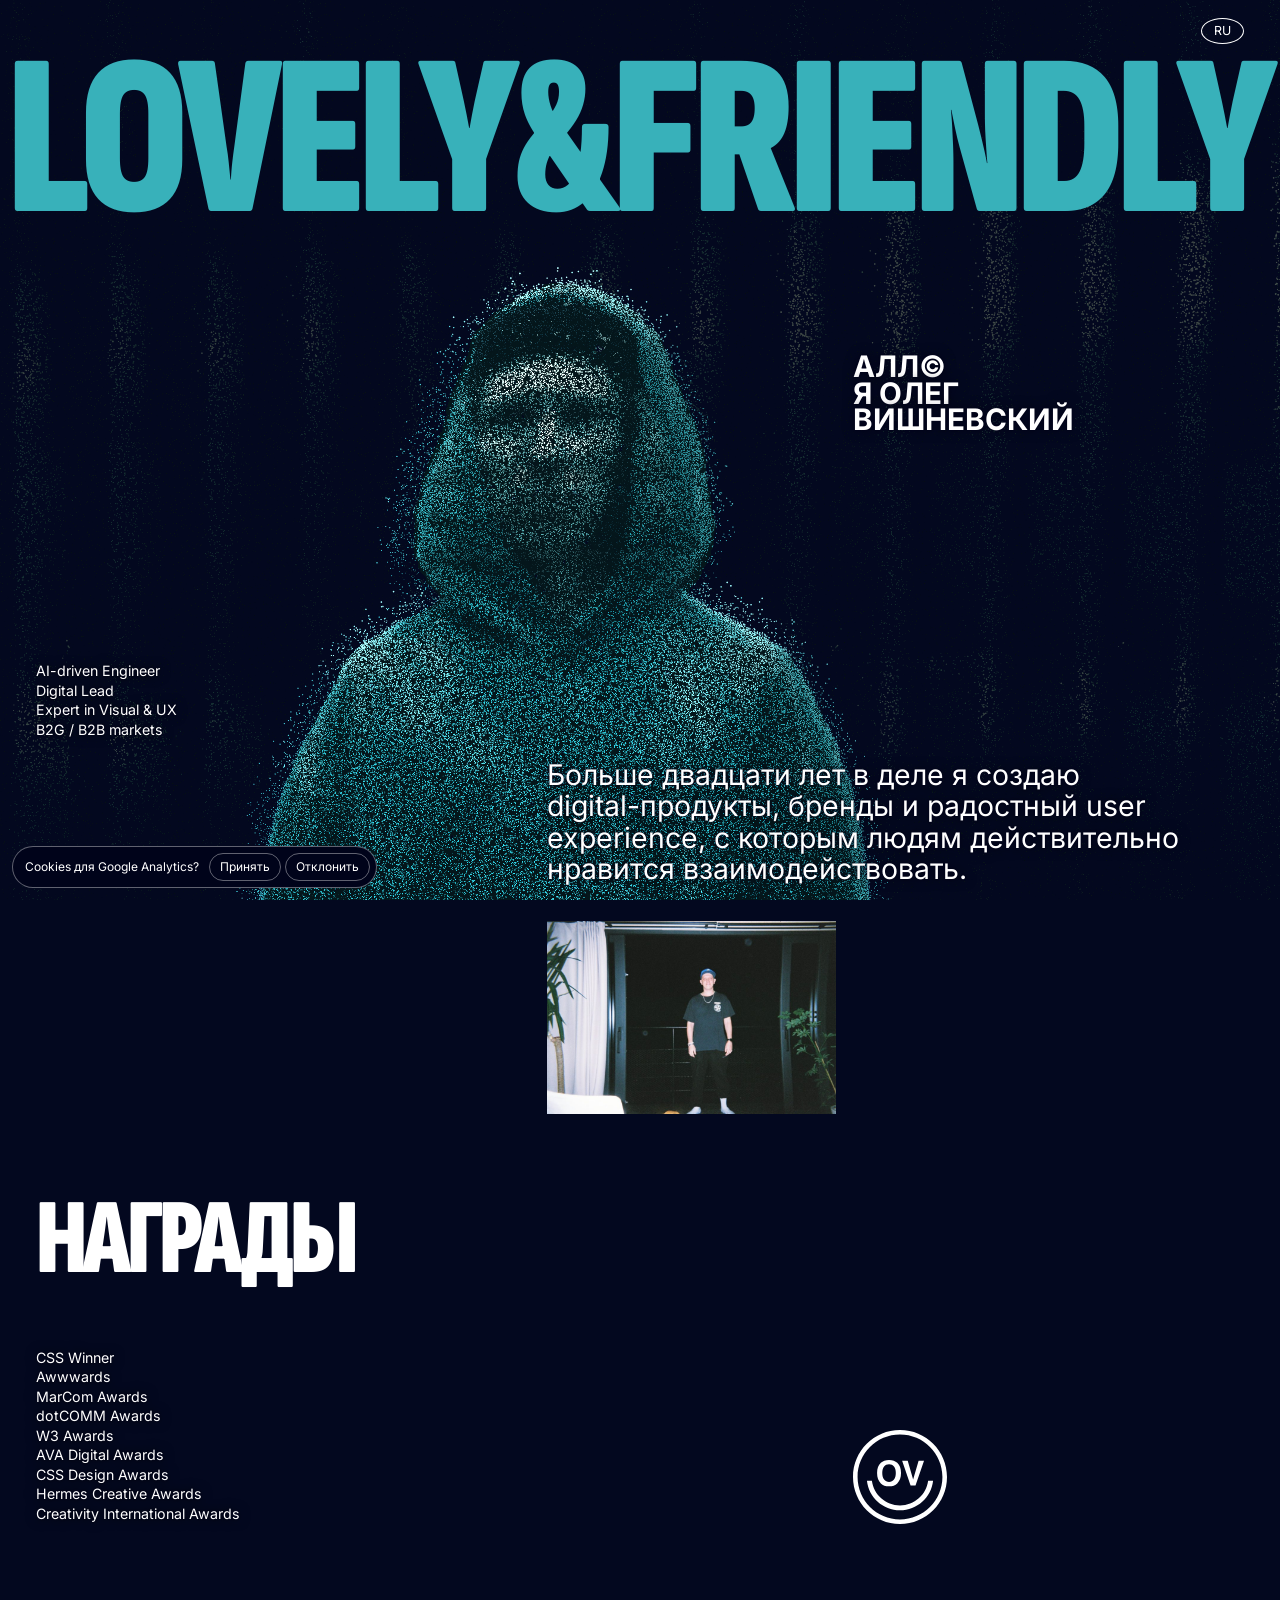
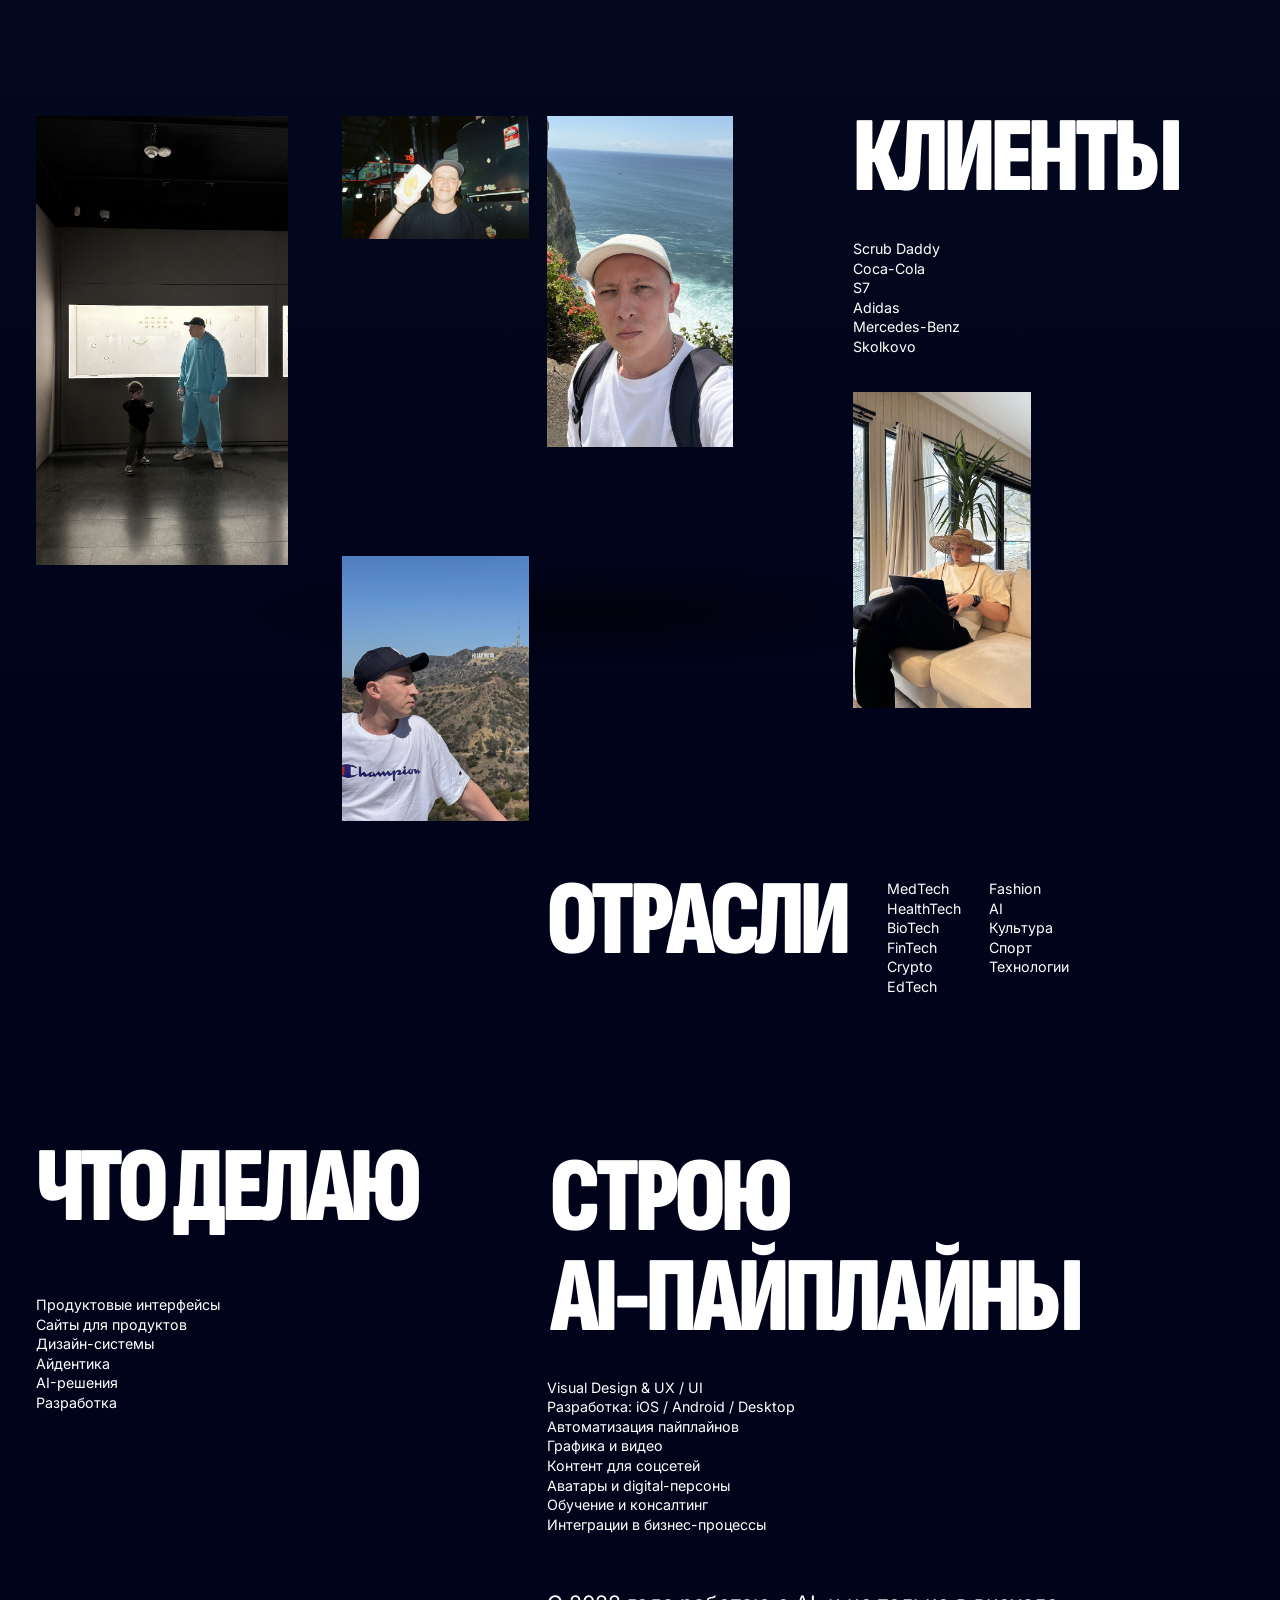
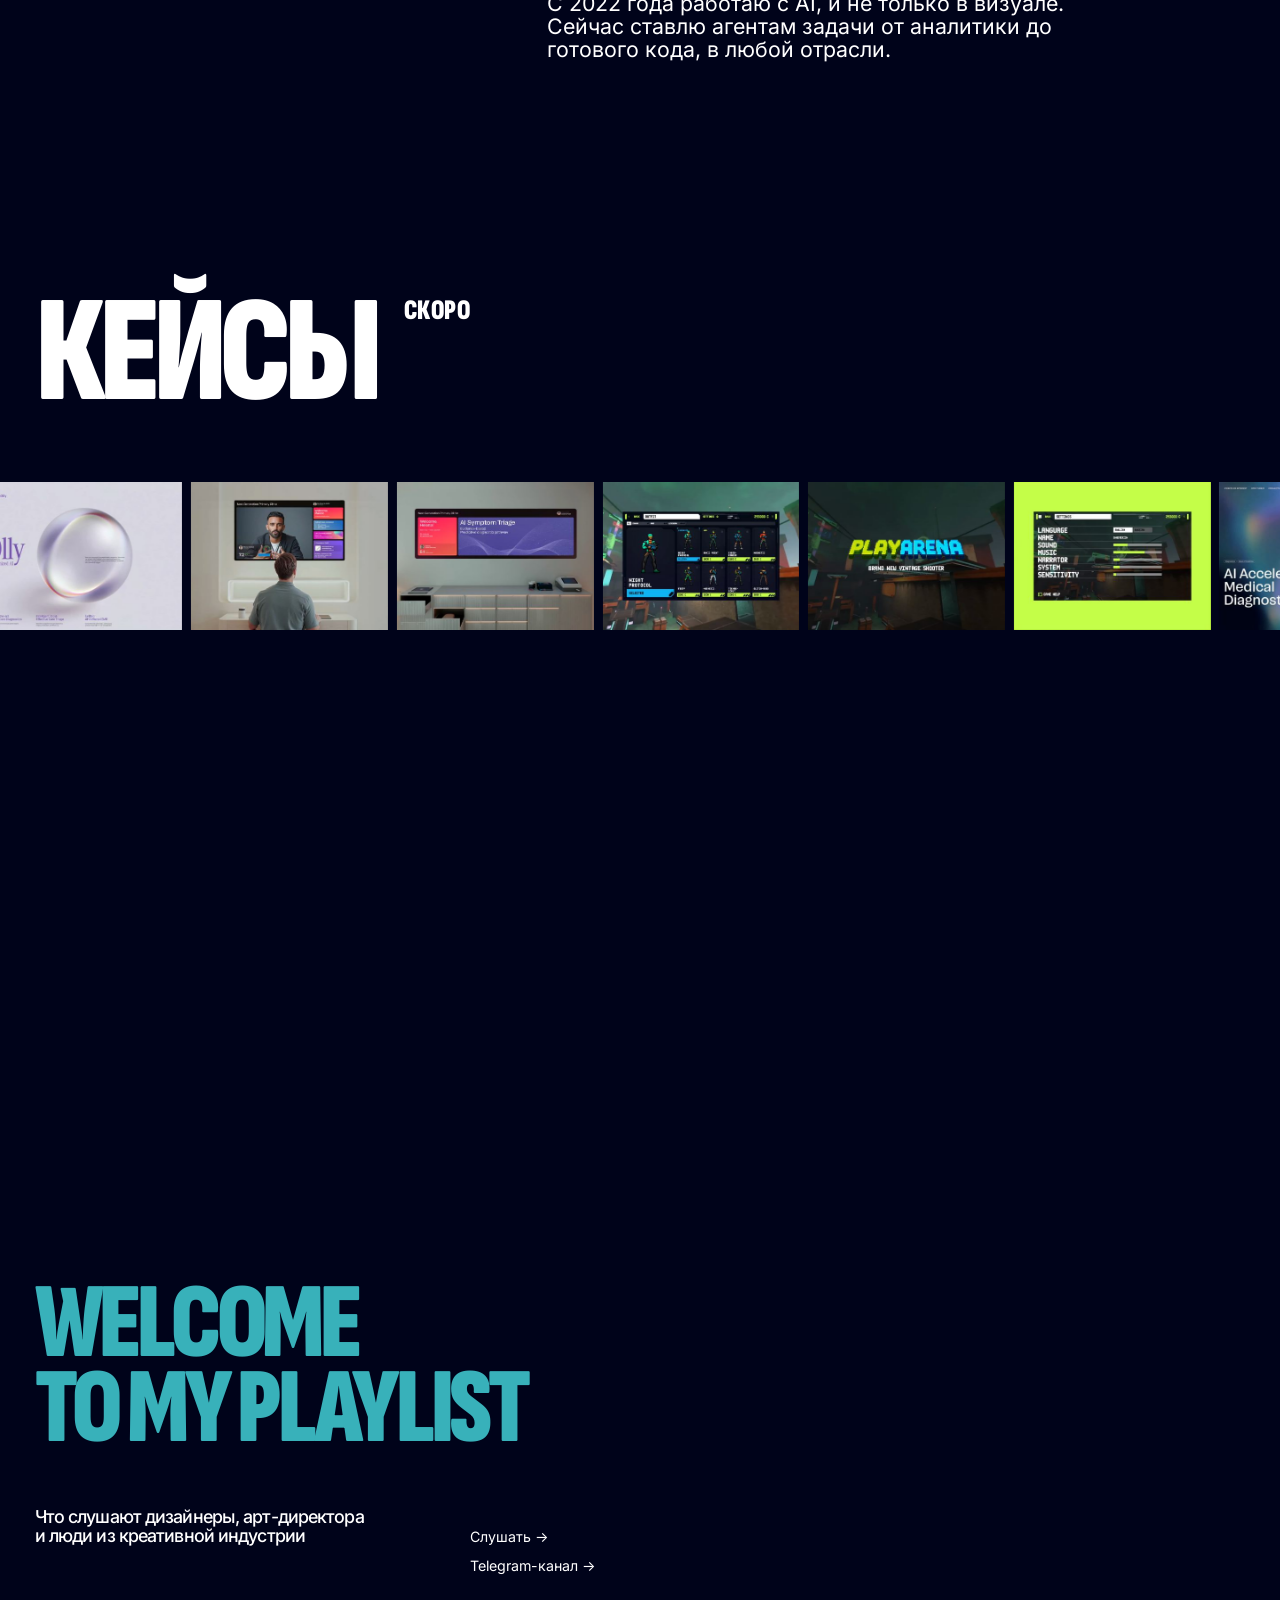
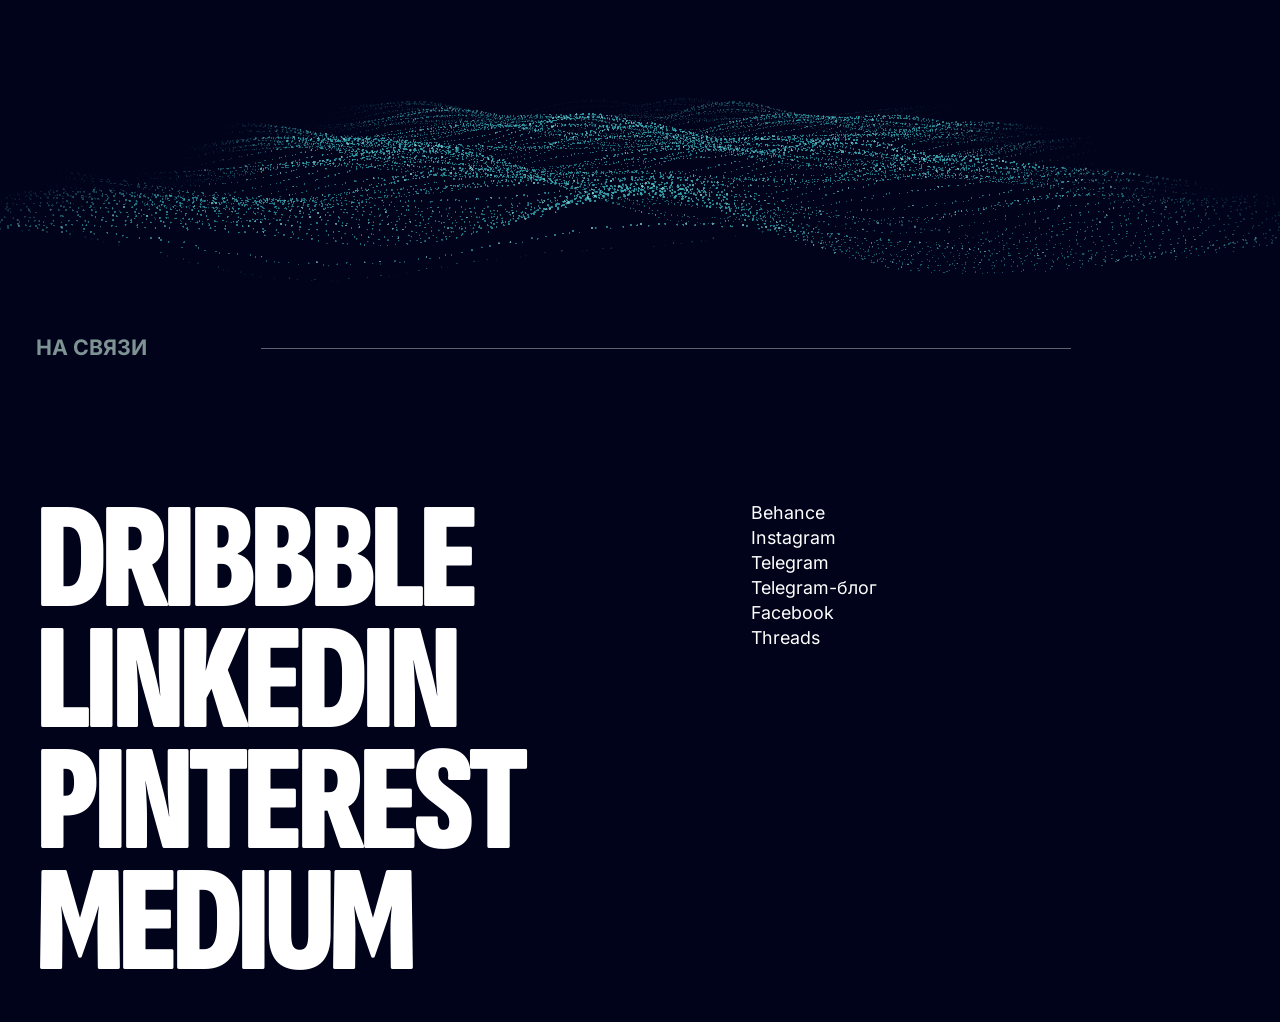
==== ru/index.html @ 68d779c8 "Синхронизировать русский текст с Figma и обновить favicon" ====
<!doctype html>
<html lang="ru">
<head>
<meta charset="utf-8">
<meta name="viewport" content="width=device-width, initial-scale=1, viewport-fit=cover">
<title>Олег Вишневский — AI-инженер, Digital Lead, дизайн-директор</title>
<meta name="description" content="Олег Вишневский — AI-инженер и Digital Lead с опытом более 20 лет. Разрабатывает AI-пайплайны и решения, интерфейсы, сайты и дизайн-системы; работает с видео и UX." data-i18n-attr="content:meta_desc">
<meta name="author" content="Олег Вишневский">
<meta name="robots" content="index, follow, max-image-preview:large, max-snippet:-1">
<meta name="google-site-verification" content="D3kBv0czTdX3YhzQ9R6DdOJD-7GU9-3vS070gwM1a0I">
<meta name="yandex-verification" content="2d72ef0c0378927c">
<link rel="canonical" href="https://lovelyfriendly.com/ru/">
<link rel="alternate" hreflang="en" href="https://lovelyfriendly.com/">
<link rel="alternate" hreflang="ru" href="https://lovelyfriendly.com/ru/">
<link rel="alternate" hreflang="x-default" href="https://lovelyfriendly.com/">
<meta property="og:type" content="profile">
<meta property="og:site_name" content="Lovely&amp;Friendly">
<meta property="og:locale" content="ru_RU">
<meta property="og:locale:alternate" content="en_US">
<meta property="og:url" content="https://lovelyfriendly.com/ru/">
<meta property="og:title" content="Олег Вишневский — AI-инженер, Digital Lead, дизайн-директор">
<meta property="og:description" content="Олег Вишневский — AI-инженер и Digital Lead с опытом более 20 лет. Разрабатывает AI-пайплайны и решения, интерфейсы, сайты и дизайн-системы; работает с видео и UX.">
<meta property="og:image" content="https://lovelyfriendly.com/assets/og-ru-v30.png">
<meta property="og:image:type" content="image/png">
<meta property="og:image:width" content="1200">
<meta property="og:image:height" content="630">
<meta property="og:image:alt" content="Олег Вишневский — AI-инженер и Digital Lead. Превью портфолио.">
<meta property="profile:first_name" content="Олег">
<meta property="profile:last_name" content="Вишневский">
<meta name="twitter:card" content="summary_large_image">
<meta name="twitter:title" content="Олег Вишневский — AI-инженер, Digital Lead, дизайн-директор">
<meta name="twitter:description" content="Олег Вишневский — AI-инженер и Digital Lead с опытом более 20 лет. Разрабатывает AI-пайплайны и решения, интерфейсы, сайты и дизайн-системы; работает с видео и UX.">
<meta name="twitter:image" content="https://lovelyfriendly.com/assets/og-ru-v30.png">
<meta name="twitter:image:alt" content="Олег Вишневский — AI-инженер и Digital Lead. Превью портфолио.">
<meta name="theme-color" content="#00031a">
<meta name="color-scheme" content="dark">
<link rel="icon" href="/favicon.ico?v=7e43197b" sizes="32x32">
<link rel="icon" href="/favicon.svg?v=7e43197b" type="image/svg+xml">
<link rel="apple-touch-icon" href="/apple-touch-icon.png?v=7e43197b">
<link rel="manifest" href="/site.webmanifest?v=7e43197b">
<link rel="preload" href="/assets/fonts/sofia-sans-extra-condensed-latin-900-normal.woff2" as="font" type="font/woff2" crossorigin>
<link rel="preload" href="/assets/fonts/inter-latin-400-normal.woff2" as="font" type="font/woff2" crossorigin>
<link rel="preload" href="/assets/fonts/sofia-sans-extra-condensed-cyrillic-900-normal.woff2" as="font" type="font/woff2" crossorigin>
<link rel="preload" href="/assets/fonts/inter-cyrillic-400-normal.woff2" as="font" type="font/woff2" crossorigin>
<link rel="stylesheet" href="/css/style.css?v=b994f336">
<script data-3d="/js/figure-data.js?v=261bc2f8 /js/wall-data.js?v=6cd84416 /js/figure.js?v=0857396c">
/* the figure: it starts only where a WebGL2 context really opens and the network is not a slow one; there its files start loading at once
   (as preloads; js/boot3d.js runs them) and the slot stays empty until the particles assemble. On a 3G line the wall is left out,
   on 2G or with Save-Data the three files are not loaded at all and the cut-out image of the figure stays */
(function (d, s) { if (!window.WebGL2RenderingContext || !('DecompressionStream' in window)) return;
  var c = navigator.connection || {}, net = c.effectiveType || '';
  if (c.saveData || net === 'slow-2g' || net === '2g') return;
  try { var gl = document.createElement('canvas').getContext('webgl2'); if (!gl) return; var x = gl.getExtension('WEBGL_lose_context'); if (x) x.loseContext(); } catch (e) { return; }
  var list = (s && s.getAttribute('data-3d') || '').split(' ').filter(function (u) { return u && !(net === '3g' && /wall-data/.test(u)); });
  d.classList.add('wants-3d'); window.__LF3D = list;
  list.forEach(function (u) { var l = document.createElement('link'); l.rel = 'preload'; l.as = 'script'; l.href = u;
    l.setAttribute('fetchpriority', /wall-data/.test(u) ? 'low' : 'high'); document.head.appendChild(l); }); })(document.documentElement, document.currentScript);
/* reveal guard: hidden states exist only with JS and without reduced motion; if js/site.js does not start in 3 s, everything is shown */
(function (d) { if (matchMedia('(prefers-reduced-motion: reduce)').matches) return; d.classList.add('rv'); setTimeout(function () { if (!d.classList.contains('rv-ready')) d.classList.add('rv-all'); }, 3000); })(document.documentElement);
</script>
<noscript><style>.lang__btn { opacity: 1; visibility: visible; transform: none; } .lang__btn:not([aria-current]) { transform: translateX(calc(var(--step) * -1)); } .pl__listen { display: none; }</style></noscript>
<script type="application/ld+json">
{
 "@context": "https://schema.org",
 "@graph": [
  {
   "@type": "WebSite",
   "@id": "https://lovelyfriendly.com/#website",
   "url": "https://lovelyfriendly.com/",
   "name": "Lovely&Friendly",
   "alternateName": [
    "Lovely & Friendly",
    "Oleg Vishnevsky"
   ],
   "inLanguage": [
    "en",
    "ru"
   ],
   "publisher": {
    "@id": "https://lovelyfriendly.com/#person"
   }
  },
  {
   "@type": "ProfilePage",
   "@id": "https://lovelyfriendly.com/ru/#webpage",
   "url": "https://lovelyfriendly.com/ru/",
   "name": "Олег Вишневский — AI-инженер, Digital Lead, дизайн-директор",
   "description": "Олег Вишневский — AI-инженер и Digital Lead с опытом более 20 лет. Разрабатывает AI-пайплайны и решения, интерфейсы, сайты и дизайн-системы; работает с видео и UX.",
   "inLanguage": "ru",
   "isPartOf": {
    "@id": "https://lovelyfriendly.com/#website"
   },
   "about": {
    "@id": "https://lovelyfriendly.com/#person"
   },
   "mainEntity": {
    "@id": "https://lovelyfriendly.com/#person"
   },
   "primaryImageOfPage": {
    "@type": "ImageObject",
    "url": "https://lovelyfriendly.com/assets/og-ru-v30.png",
    "width": 1200,
    "height": 630
   }
  },
  {
   "@type": "Person",
   "@id": "https://lovelyfriendly.com/#person",
   "name": "Oleg Vishnevsky",
   "alternateName": [
    "Олег Вишневский"
   ],
   "givenName": "Oleg",
   "familyName": "Vishnevsky",
   "url": "https://lovelyfriendly.com/",
   "image": {
    "@type": "ImageObject",
    "url": "https://lovelyfriendly.com/assets/p-flash.jpg",
    "width": 975,
    "height": 650
   },
   "jobTitle": "AI-инженер",
   "hasOccupation": [
    {
     "@type": "Occupation",
     "name": "AI-инженер"
    },
    {
     "@type": "Occupation",
     "name": "Digital Lead"
    },
    {
     "@type": "Occupation",
     "name": "Дизайн-директор"
    }
   ],
   "description": "Олег Вишневский — AI-инженер и Digital Lead с опытом более 20 лет. Разрабатывает AI-пайплайны и решения, интерфейсы, сайты и дизайн-системы; работает с видео и UX.",
   "knowsAbout": [
    "AI-пайплайны",
    "AI-решения",
    "Работа с AI-агентами",
    "Разработка ПО",
    "Цифровые продукты",
    "UX-дизайн",
    "Визуальный дизайн",
    "AI-видео",
    "Арт-дирекшн"
   ],
   "knowsLanguage": [
    "en",
    "ru"
   ],
   "homeLocation": {
    "@type": "Place",
    "address": {
     "@type": "PostalAddress",
     "addressLocality": "Tbilisi",
     "addressCountry": "GE"
    }
   },
   "worksFor": {
    "@type": "Organization",
    "name": "Lovely&Friendly",
    "url": "https://lovelyfriendly.com/"
   },
   "award": [
    "CSS Winner",
    "Awwwards",
    "MarCom Awards",
    "dotCOMM Awards",
    "W3 Awards",
    "AVA Digital Awards",
    "CSS Design Awards",
    "Hermes Creative Awards",
    "Creativity International Awards"
   ],
   "sameAs": [
    "https://dribbble.com/vishnevsky",
    "https://www.linkedin.com/in/olegvishnevsky/",
    "https://www.pinterest.com/vishnevsky/",
    "https://medium.com/@vishnevsky",
    "https://www.behance.net/olegvishnevsky",
    "https://www.instagram.com/vishnevsky",
    "https://t.me/olegvishnevsky",
    "https://t.me/lovelyandfriendly",
    "https://www.facebook.com/olegvishnevsky",
    "https://www.threads.com/@vishnevsky"
   ]
  }
 ]
}
</script>
</head>
<body>
<a class="skip" data-i18n="skip" href="#contact">Перейти к контактам</a>

<!-- 3D layer: fixed to the viewport, draws the particle wall and the figure into the rect of [data-figure-slot] -->
<canvas id="figure-canvas" aria-hidden="true"></canvas>

<!-- Language: one pill is shown; a click slides the other language out to the left, a click on it swaps them.
     The pills are links to the two pages (/ and /ru/), so the switch also works without JavaScript and for search engines. -->
<nav class="lang" data-lang="ru" data-urls="1" data-i18n-attr="aria-label:lang_label" aria-label="Язык">
  <a class="lang__btn lang__btn--ru" href="/ru/" hreflang="ru" lang="ru" data-set-lang="ru" aria-label="Русский — RU" aria-current="true" aria-expanded="false">RU</a>
  <a class="lang__btn lang__btn--en" href="/" hreflang="en" lang="en" data-set-lang="en" aria-label="English — EN">EN</a>
</nav>

<div class="page" id="top">
  <div class="plate" aria-hidden="true"></div>

  <div class="figure-slot" data-figure-slot role="img" data-i18n-attr="aria-label:fig_alt" aria-label="Олег Вишневский в бирюзовом худи — интерактивная 3D-фигура из частиц">
    <span class="figure-shadow" aria-hidden="true"></span>
    <!-- the cut-out is a CSS background requested only if the 3D figure cannot run -->
  </div>

  <main class="poster">

    <section class="hero">
      <!-- the visible title is the brand; the heading of the page for search engines and screen readers is the line with the name -->
      <p class="display display--xl title" lang="en"><span class="title__fit" data-fit-title data-i18n="title" data-rv="chars">lovely&amp;friendly</span></p>
      <h1 class="hello" data-i18n="hello" data-rv="lines" aria-label="Алло, я Олег Вишневский" data-i18n-attr="aria-label:hello_label">Алл©<br>Я Олег<br>Вишневский</h1>
      <ul class="list roles" data-i18n="roles" data-rv="rows" lang="en"><li>AI-driven Engineer</li><li>Digital Lead</li><li>Expert in Visual &amp; UX</li><li>B2G / B2B markets</li></ul>
      <p class="lead" data-i18n="lead" data-rv="lines">Больше двадцати лет в деле я создаю<br>digital-продукты, бренды и радостный user experience, с которым людям действительно нравится взаимодействовать.</p>
      <figure class="ph ph--flash" data-rv="photo"><img src="/assets/p-flash.jpg" width="975" height="650" alt="Олег Вишневский в синей кепке и черной футболке, ночной снимок в полный рост со вспышкой" data-i18n-attr="alt:alt_flash" decoding="sync" draggable="false"></figure>
    </section>

    <section class="awards">
      <h2 class="display display--l awards__h" data-i18n="awards_h" data-rv="chars">Награды</h2>
      <ul class="list awards__list" data-i18n="awards" data-rv="rows" lang="en"><li>CSS Winner</li><li>Awwwards</li><li>MarCom Awards</li><li>dotCOMM Awards</li><li>W3 Awards</li><li>AVA Digital Awards</li><li>CSS Design Awards</li><li>Hermes Creative Awards</li><li>Creativity International Awards</li></ul>
      <span class="badge" data-rv="badge" aria-hidden="true"><img src="/assets/badge.svg" alt="" width="106" height="106" decoding="async" draggable="false"></span>
    </section>

    <section class="clients">
      <figure class="ph ph--museum" data-rv="photo"><img src="/assets/p-museum.jpg" width="852" height="1515" alt="Олег Вишневский в бирюзовом костюме и ребенок у освещенной музейной витрины" data-i18n-attr="alt:alt_museum" loading="lazy" decoding="sync" draggable="false"></figure>
      <figure class="ph ph--card" data-rv="photo"><img src="/assets/p-card.jpg" width="630" height="418" alt="Олег Вишневский в кепке улыбается и показывает лоток с уличной едой на ночном рынке" data-i18n-attr="alt:alt_card" loading="lazy" decoding="sync" draggable="false"></figure>
      <figure class="ph ph--sea" data-rv="photo"><img src="/assets/p-sea.jpg" width="630" height="1120" alt="Олег Вишневский, селфи в белой кепке на скале над океаном" data-i18n-attr="alt:alt_sea" loading="lazy" decoding="sync" draggable="false"></figure>
      <figure class="ph ph--hills" data-rv="photo"><img src="/assets/p-new.jpg" width="630" height="1120" alt="Олег Вишневский в кепке на фоне холмов со знаком Hollywood" data-i18n-attr="alt:alt_hills" loading="lazy" decoding="sync" draggable="false"></figure>
      <h2 class="display display--l clients__h" data-i18n="clients_h" data-rv="chars">Клиенты</h2>
      <ul class="list clients__list" data-i18n="clients" data-rv="rows" lang="en"><li>Scrub Daddy</li><li>Coca-Cola</li><li>S7</li><li>Adidas</li><li>Mercedes-Benz</li><li>Skolkovo</li></ul>
      <figure class="ph ph--sofa" data-rv="photo"><img src="/assets/p-sofa.jpg" width="600" height="1067" alt="Олег Вишневский в соломенной шляпе работает за ноутбуком на диване" data-i18n-attr="alt:alt_sofa" loading="lazy" decoding="sync" draggable="false"></figure>
    </section>

    <section class="work">
      <h2 class="display display--l ind__h" data-i18n="ind_h" data-rv="chars">отрасли</h2>
      <ul class="list ind__a" data-i18n="ind_a" data-rv="rows" lang="en"><li>MedTech</li><li>HealthTech</li><li>BioTech</li><li>FinTech</li><li>Crypto</li><li>EdTech</li></ul>
      <ul class="list ind__b" data-i18n="ind_b" data-rv="rows"><li>Fashion</li><li>AI</li><li>Культура</li><li>Спорт</li><li>Технологии</li></ul>
      <h2 class="display display--l focus__h" data-i18n="focus_h" data-rv="chars">что делаю</h2>
      <ul class="list focus__list" data-i18n="focus" data-rv="rows"><li>Продуктовые интерфейсы</li><li>Сайты для продуктов</li><li>Дизайн-системы</li><li>Айдентика</li><li>AI-решения</li><li>Разработка</li></ul>
      <h2 class="display display--l ai__h" data-i18n="ai_h" data-rv="chars">строю<br>AI-пайплайны</h2>
      <ul class="list ai__list" data-i18n="ai" data-rv="rows"><li>Visual Design &amp; UX / UI</li><li>Разработка: iOS / Android / Desktop</li><li>Автоматизация пайплайнов</li><li>Графика и видео</li><li>Контент для соцсетей</li><li>Аватары и digital-персоны</li><li>Обучение и консалтинг</li><li>Интеграции в бизнес-процессы</li></ul>
      <p class="ai__text" data-i18n="ai_text" data-rv="lines">С 2022 года работаю с AI, и не только в визуале. Сейчас ставлю агентам задачи от аналитики до готового кода, в любой отрасли.</p>
    </section>

    <section class="cases">
      <h2 class="display display--xxl cases__h" data-i18n="cases_h" data-rv="chars">кейсы</h2>
      <p class="display cases__soon" data-i18n="cases_soon" data-rv="chars">скоро</p>
      <div class="feed" data-feed role="group" data-i18n-attr="aria-label:feed_label" aria-label="Кейсы: 62 работы Олега Вишневского с Dribbble">
        <div class="feed__track">
        <img class="feed__item" style="--w:224.41" data-n="01" data-video="1" src="/assets/cases/01.jpg" width="449" height="332" alt="Humanised AI Brand Identity Design" lang="en" loading="lazy" decoding="async" draggable="false">
        <img class="feed__item" style="--w:221.33" data-n="02" data-video="1" src="/assets/cases/02.jpg" width="443" height="332" alt="Mobile Medical POD Interface" lang="en" loading="lazy" decoding="async" draggable="false">
        <img class="feed__item" style="--w:221.33" data-n="03" data-video="1" src="/assets/cases/03.jpg" width="443" height="332" alt="Clinic TV Desktop Interface" lang="en" loading="lazy" decoding="async" draggable="false">
        <img class="feed__item" style="--w:221.33" data-n="04" data-video="1" src="/assets/cases/04.jpg" width="443" height="332" alt="Interface Design for Online Game" lang="en" loading="lazy" decoding="async" draggable="false">
        <img class="feed__item" style="--w:221.33" data-n="05" data-video="1" src="/assets/cases/05.jpg" width="443" height="332" alt="Logo for Online Shooter Game" lang="en" loading="lazy" decoding="async" draggable="false">
        <img class="feed__item" style="--w:221.33" data-n="06" data-video="1" src="/assets/cases/06.jpg" width="443" height="332" alt="Settings UI for Online Game" lang="en" loading="lazy" decoding="async" draggable="false">
        <img class="feed__item" style="--w:221.95" data-n="07" data-video="1" src="/assets/cases/07.jpg" width="444" height="332" alt="AI Accelerates Medical Diagnostics Website" lang="en" loading="lazy" decoding="async" draggable="false">
        <img class="feed__item" style="--w:235.61" data-n="08" src="/assets/cases/08.jpg" width="471" height="332" alt="Health Station with integrated devices" lang="en" loading="lazy" decoding="async" draggable="false">
        <img class="feed__item" style="--w:235.56" data-n="09" src="/assets/cases/09.jpg" width="471" height="332" alt="ADME — Medical Mobile Device Health Station" lang="en" loading="lazy" decoding="async" draggable="false">
        <img class="feed__item" style="--w:235.56" data-n="10" src="/assets/cases/10.jpg" width="471" height="332" alt="ADME — Keyvisuals primary-care platform, 3D Editorial style" lang="en" loading="lazy" decoding="async" draggable="false">
        <img class="feed__item" style="--w:262.83" data-n="11" data-video="1" src="/assets/cases/11.jpg" width="526" height="332" alt="Editorial portfolio layout" lang="en" loading="lazy" decoding="async" draggable="false">
        <img class="feed__item" style="--w:261.91" data-n="12" data-video="1" src="/assets/cases/12.jpg" width="524" height="332" alt="Website Portfolio Editorial Design" lang="en" loading="lazy" decoding="async" draggable="false">
        <img class="feed__item" style="--w:221.33" data-n="13" data-video="1" src="/assets/cases/13.jpg" width="443" height="332" alt="Branding for an e-commerce sleep accessories store" lang="en" loading="lazy" decoding="async" draggable="false">
        <img class="feed__item" style="--w:221.33" data-n="14" data-video="1" src="/assets/cases/14.jpg" width="443" height="332" alt="Musical-Event Visual Narrative" lang="en" loading="lazy" decoding="async" draggable="false">
        <img class="feed__item" style="--w:235.56" data-n="15" data-video="1" src="/assets/cases/15.jpg" width="471" height="332" alt="Main Page Web Design Concept" lang="en" loading="lazy" decoding="async" draggable="false">
        <img class="feed__item" style="--w:235.56" data-n="16" src="/assets/cases/16.jpg" width="471" height="332" alt="Beach Goth Greelz. Totally Overhyped Streetwear Brand" lang="en" loading="lazy" decoding="async" draggable="false">
        <img class="feed__item" style="--w:236.25" data-n="17" data-video="1" src="/assets/cases/17.jpg" width="472" height="332" alt="Artdirector Website Backstage" lang="en" loading="lazy" decoding="async" draggable="false">
        <img class="feed__item" style="--w:235.47" data-n="18" data-video="1" src="/assets/cases/18.jpg" width="471" height="332" alt="AI-Technologies Transforming Healthcare Right Now" lang="en" loading="lazy" decoding="async" draggable="false">
        <img class="feed__item" style="--w:235.56" data-n="19" data-video="1" src="/assets/cases/19.jpg" width="471" height="332" alt="Healthcare AI Website Design" lang="en" loading="lazy" decoding="async" draggable="false">
        <img class="feed__item" style="--w:235.56" data-n="20" data-video="1" src="/assets/cases/20.jpg" width="471" height="332" alt="Healthcare AI Website Design — Carenova" lang="en" loading="lazy" decoding="async" draggable="false">
        <img class="feed__item" style="--w:221.33" data-n="21" data-video="1" src="/assets/cases/21.jpg" width="443" height="332" alt="Metal-Style Typography Logo Collection" lang="en" loading="lazy" decoding="async" draggable="false">
        <img class="feed__item" style="--w:221.33" data-n="22" data-video="1" src="/assets/cases/22.jpg" width="443" height="332" alt="Mobile Website Design SVORA" lang="en" loading="lazy" decoding="async" draggable="false">
        <img class="feed__item" style="--w:221.33" data-n="23" data-video="1" src="/assets/cases/23.jpg" width="443" height="332" alt="Website Design For Private Underground Event" lang="en" loading="lazy" decoding="async" draggable="false">
        <img class="feed__item" style="--w:221.33" data-n="24" data-video="1" src="/assets/cases/24.jpg" width="443" height="332" alt="SVORA Visual Identity Of Private Underground Parties" lang="en" loading="lazy" decoding="async" draggable="false">
        <img class="feed__item" style="--w:235.56" data-n="25" src="/assets/cases/25.jpg" width="471" height="332" alt="Marine Mammals of Kamchatka Editorial Illustrations Design" lang="en" loading="lazy" decoding="async" draggable="false">
        <img class="feed__item" style="--w:235.56" data-n="26" src="/assets/cases/26.jpg" width="471" height="332" alt="Marine Mammals of Kamchatka Encyclopedia Illustrations" lang="en" loading="lazy" decoding="async" draggable="false">
        <img class="feed__item" style="--w:235.56" data-n="27" src="/assets/cases/27.jpg" width="471" height="332" alt="Marine Mammals of Kamchatka Illustrations" lang="en" loading="lazy" decoding="async" draggable="false">
        <img class="feed__item" style="--w:221.33" data-n="28" data-video="1" src="/assets/cases/28.jpg" width="443" height="332" alt="Liquid Metal Personal Branding" lang="en" loading="lazy" decoding="async" draggable="false">
        <img class="feed__item" style="--w:265.6" data-n="29" data-video="1" src="/assets/cases/29.jpg" width="531" height="332" alt="Personal Branding Concept" lang="en" loading="lazy" decoding="async" draggable="false">
        <img class="feed__item" style="--w:265.6" data-n="30" data-video="1" src="/assets/cases/30.jpg" width="531" height="332" alt="Digital portfolio concept" lang="en" loading="lazy" decoding="async" draggable="false">
        <img class="feed__item" style="--w:235.48" data-n="31" src="/assets/cases/31.jpg" width="471" height="332" alt="Website Design Concept Gallery" lang="en" loading="lazy" decoding="async" draggable="false">
        <img class="feed__item" style="--w:235.56" data-n="32" src="/assets/cases/32.jpg" width="471" height="332" alt="Selected Works Website Design" lang="en" loading="lazy" decoding="async" draggable="false">
        <img class="feed__item" style="--w:221.33" data-n="33" data-video="1" src="/assets/cases/33.jpg" width="443" height="332" alt="06 Item, 3D Identity" lang="en" loading="lazy" decoding="async" draggable="false">
        <img class="feed__item" style="--w:221.33" data-n="34" data-video="1" src="/assets/cases/34.jpg" width="443" height="332" alt="01 Item, 3D branding" lang="en" loading="lazy" decoding="async" draggable="false">
        <img class="feed__item" style="--w:221.33" data-n="35" data-video="1" src="/assets/cases/35.jpg" width="443" height="332" alt="02 Item, 3D logotype" lang="en" loading="lazy" decoding="async" draggable="false">
        <img class="feed__item" style="--w:221.33" data-n="36" data-video="1" src="/assets/cases/36.jpg" width="443" height="332" alt="03 Item, 3D Spline logo" lang="en" loading="lazy" decoding="async" draggable="false">
        <img class="feed__item" style="--w:221.33" data-n="37" data-video="1" src="/assets/cases/37.jpg" width="443" height="332" alt="04 Item, 3D Identity" lang="en" loading="lazy" decoding="async" draggable="false">
        <img class="feed__item" style="--w:221.33" data-n="38" data-video="1" src="/assets/cases/38.jpg" width="443" height="332" alt="05 Item, 3D logo animation" lang="en" loading="lazy" decoding="async" draggable="false">
        <img class="feed__item" style="--w:235.56" data-n="39" src="/assets/cases/39.jpg" width="471" height="332" alt="Beach Goth E-commerce website" lang="en" loading="lazy" decoding="async" draggable="false">
        <img class="feed__item" style="--w:221.33" data-n="40" data-video="1" src="/assets/cases/40.jpg" width="443" height="332" alt="Beer Can Design — Beach Goth" lang="en" loading="lazy" decoding="async" draggable="false">
        <img class="feed__item" style="--w:235.56" data-n="41" src="/assets/cases/41.jpg" width="471" height="332" alt="Mobile Website Design — Beach Goth" lang="en" loading="lazy" decoding="async" draggable="false">
        <img class="feed__item" style="--w:221.33" data-n="42" data-video="1" src="/assets/cases/42.jpg" width="443" height="332" alt="Surfing board — Beach Goth" lang="en" loading="lazy" decoding="async" draggable="false">
        <img class="feed__item" style="--w:221.33" data-n="43" data-video="1" src="/assets/cases/43.jpg" width="443" height="332" alt="Wetsuit For Deadly Cute — Beach Goth" lang="en" loading="lazy" decoding="async" draggable="false">
        <img class="feed__item" style="--w:235.56" data-n="44" src="/assets/cases/44.jpg" width="471" height="332" alt="Beach Goth Mask &amp; Sunglasses — Dark side of vacation" lang="en" loading="lazy" decoding="async" draggable="false">
        <img class="feed__item" style="--w:221.33" data-n="45" data-video="1" src="/assets/cases/45.jpg" width="443" height="332" alt="Beach Goth — Ghoul Shroud" lang="en" loading="lazy" decoding="async" draggable="false">
        <img class="feed__item" style="--w:221.33" data-n="46" data-video="1" src="/assets/cases/46.jpg" width="443" height="332" alt="Wine Glasses — Beach Goth Child of the Night" lang="en" loading="lazy" decoding="async" draggable="false">
        <img class="feed__item" style="--w:235.56" data-n="47" src="/assets/cases/47.jpg" width="471" height="332" alt="Christmas toys — Happy Unholidays!" lang="en" loading="lazy" decoding="async" draggable="false">
        <img class="feed__item" style="--w:227.66" data-n="48" src="/assets/cases/48.jpg" width="455" height="332" alt="Words as Design: Crushing Toxic Narratives" lang="en" loading="lazy" decoding="async" draggable="false">
        <img class="feed__item" style="--w:227.66" data-n="49" src="/assets/cases/49.jpg" width="455" height="332" alt="Transforming Toxicity: A Visual Art Series" lang="en" loading="lazy" decoding="async" draggable="false">
        <img class="feed__item" style="--w:227.66" data-n="50" src="/assets/cases/50.jpg" width="455" height="332" alt="Visual Series on Toxic Words: Art Meets Healing" lang="en" loading="lazy" decoding="async" draggable="false">
        <img class="feed__item" style="--w:227.66" data-n="51" src="/assets/cases/51.jpg" width="455" height="332" alt="Breaking Labels: A Contemporary Branding Exploration" lang="en" loading="lazy" decoding="async" draggable="false">
        <img class="feed__item" style="--w:227.66" data-n="52" src="/assets/cases/52.jpg" width="455" height="332" alt="Visual Series on Toxic Words: Art Meets Healing" lang="en" loading="lazy" decoding="async" draggable="false">
        <img class="feed__item" style="--w:221.36" data-n="53" src="/assets/cases/53.jpg" width="443" height="332" alt="3D Branding for White Label Studio" lang="en" loading="lazy" decoding="async" draggable="false">
        <img class="feed__item" style="--w:221.36" data-n="54" src="/assets/cases/54.jpg" width="443" height="332" alt="3D Branding for White Label Studio" lang="en" loading="lazy" decoding="async" draggable="false">
        <img class="feed__item" style="--w:283.12" data-n="55" data-video="1" src="/assets/cases/55.jpg" width="566" height="332" alt="Pharmaceutical Solutions &amp; Medical Supplies" lang="en" loading="lazy" decoding="async" draggable="false">
        <img class="feed__item" style="--w:283.3" data-n="56" data-video="1" src="/assets/cases/56.jpg" width="567" height="332" alt="Contact form Webdesign" lang="en" loading="lazy" decoding="async" draggable="false">
        <img class="feed__item" style="--w:283.3" data-n="57" data-video="1" src="/assets/cases/57.jpg" width="567" height="332" alt="Website for Laboratory service company" lang="en" loading="lazy" decoding="async" draggable="false">
        <img class="feed__item" style="--w:221.33" data-n="58" data-video="1" src="/assets/cases/58.jpg" width="443" height="332" alt="Tribute to Takeshi Kitano and His Film &#x27;Brother&#x27;" lang="en" loading="lazy" decoding="async" draggable="false">
        <img class="feed__item" style="--w:221.33" data-n="59" data-video="1" src="/assets/cases/59.jpg" width="443" height="332" alt="Capsule collection inspired by Takeshi Kitano" lang="en" loading="lazy" decoding="async" draggable="false">
        <img class="feed__item" style="--w:221.33" data-n="60" data-video="1" src="/assets/cases/60.jpg" width="443" height="332" alt="Morning and evening trees" lang="en" loading="lazy" decoding="async" draggable="false">
        <img class="feed__item" style="--w:221.33" data-n="61" src="/assets/cases/61.jpg" width="443" height="332" alt="Illustration for simulation of enterprise management" lang="en" loading="lazy" decoding="async" draggable="false">
        <img class="feed__item" style="--w:221.33" data-n="62" src="/assets/cases/62.jpg" width="443" height="332" alt="Illustration for simulation of enterprise management" lang="en" loading="lazy" decoding="async" draggable="false">
        <!-- loop copy -->
        <img class="feed__item" style="--w:224.41" data-n="01" data-video="1" src="/assets/cases/01.jpg" width="449" height="332" alt="" aria-hidden="true" loading="lazy" decoding="async" draggable="false">
        <img class="feed__item" style="--w:221.33" data-n="02" data-video="1" src="/assets/cases/02.jpg" width="443" height="332" alt="" aria-hidden="true" loading="lazy" decoding="async" draggable="false">
        <img class="feed__item" style="--w:221.33" data-n="03" data-video="1" src="/assets/cases/03.jpg" width="443" height="332" alt="" aria-hidden="true" loading="lazy" decoding="async" draggable="false">
        <img class="feed__item" style="--w:221.33" data-n="04" data-video="1" src="/assets/cases/04.jpg" width="443" height="332" alt="" aria-hidden="true" loading="lazy" decoding="async" draggable="false">
        <img class="feed__item" style="--w:221.33" data-n="05" data-video="1" src="/assets/cases/05.jpg" width="443" height="332" alt="" aria-hidden="true" loading="lazy" decoding="async" draggable="false">
        <img class="feed__item" style="--w:221.33" data-n="06" data-video="1" src="/assets/cases/06.jpg" width="443" height="332" alt="" aria-hidden="true" loading="lazy" decoding="async" draggable="false">
        <img class="feed__item" style="--w:221.95" data-n="07" data-video="1" src="/assets/cases/07.jpg" width="444" height="332" alt="" aria-hidden="true" loading="lazy" decoding="async" draggable="false">
        <img class="feed__item" style="--w:235.61" data-n="08" src="/assets/cases/08.jpg" width="471" height="332" alt="" aria-hidden="true" loading="lazy" decoding="async" draggable="false">
        <img class="feed__item" style="--w:235.56" data-n="09" src="/assets/cases/09.jpg" width="471" height="332" alt="" aria-hidden="true" loading="lazy" decoding="async" draggable="false">
        <img class="feed__item" style="--w:235.56" data-n="10" src="/assets/cases/10.jpg" width="471" height="332" alt="" aria-hidden="true" loading="lazy" decoding="async" draggable="false">
        <img class="feed__item" style="--w:262.83" data-n="11" data-video="1" src="/assets/cases/11.jpg" width="526" height="332" alt="" aria-hidden="true" loading="lazy" decoding="async" draggable="false">
        <img class="feed__item" style="--w:261.91" data-n="12" data-video="1" src="/assets/cases/12.jpg" width="524" height="332" alt="" aria-hidden="true" loading="lazy" decoding="async" draggable="false">
        <img class="feed__item" style="--w:221.33" data-n="13" data-video="1" src="/assets/cases/13.jpg" width="443" height="332" alt="" aria-hidden="true" loading="lazy" decoding="async" draggable="false">
        <img class="feed__item" style="--w:221.33" data-n="14" data-video="1" src="/assets/cases/14.jpg" width="443" height="332" alt="" aria-hidden="true" loading="lazy" decoding="async" draggable="false">
        <img class="feed__item" style="--w:235.56" data-n="15" data-video="1" src="/assets/cases/15.jpg" width="471" height="332" alt="" aria-hidden="true" loading="lazy" decoding="async" draggable="false">
        <img class="feed__item" style="--w:235.56" data-n="16" src="/assets/cases/16.jpg" width="471" height="332" alt="" aria-hidden="true" loading="lazy" decoding="async" draggable="false">
        <img class="feed__item" style="--w:236.25" data-n="17" data-video="1" src="/assets/cases/17.jpg" width="472" height="332" alt="" aria-hidden="true" loading="lazy" decoding="async" draggable="false">
        <img class="feed__item" style="--w:235.47" data-n="18" data-video="1" src="/assets/cases/18.jpg" width="471" height="332" alt="" aria-hidden="true" loading="lazy" decoding="async" draggable="false">
        <img class="feed__item" style="--w:235.56" data-n="19" data-video="1" src="/assets/cases/19.jpg" width="471" height="332" alt="" aria-hidden="true" loading="lazy" decoding="async" draggable="false">
        <img class="feed__item" style="--w:235.56" data-n="20" data-video="1" src="/assets/cases/20.jpg" width="471" height="332" alt="" aria-hidden="true" loading="lazy" decoding="async" draggable="false">
        <img class="feed__item" style="--w:221.33" data-n="21" data-video="1" src="/assets/cases/21.jpg" width="443" height="332" alt="" aria-hidden="true" loading="lazy" decoding="async" draggable="false">
        <img class="feed__item" style="--w:221.33" data-n="22" data-video="1" src="/assets/cases/22.jpg" width="443" height="332" alt="" aria-hidden="true" loading="lazy" decoding="async" draggable="false">
        <img class="feed__item" style="--w:221.33" data-n="23" data-video="1" src="/assets/cases/23.jpg" width="443" height="332" alt="" aria-hidden="true" loading="lazy" decoding="async" draggable="false">
        <img class="feed__item" style="--w:221.33" data-n="24" data-video="1" src="/assets/cases/24.jpg" width="443" height="332" alt="" aria-hidden="true" loading="lazy" decoding="async" draggable="false">
        <img class="feed__item" style="--w:235.56" data-n="25" src="/assets/cases/25.jpg" width="471" height="332" alt="" aria-hidden="true" loading="lazy" decoding="async" draggable="false">
        <img class="feed__item" style="--w:235.56" data-n="26" src="/assets/cases/26.jpg" width="471" height="332" alt="" aria-hidden="true" loading="lazy" decoding="async" draggable="false">
        <img class="feed__item" style="--w:235.56" data-n="27" src="/assets/cases/27.jpg" width="471" height="332" alt="" aria-hidden="true" loading="lazy" decoding="async" draggable="false">
        <img class="feed__item" style="--w:221.33" data-n="28" data-video="1" src="/assets/cases/28.jpg" width="443" height="332" alt="" aria-hidden="true" loading="lazy" decoding="async" draggable="false">
        <img class="feed__item" style="--w:265.6" data-n="29" data-video="1" src="/assets/cases/29.jpg" width="531" height="332" alt="" aria-hidden="true" loading="lazy" decoding="async" draggable="false">
        <img class="feed__item" style="--w:265.6" data-n="30" data-video="1" src="/assets/cases/30.jpg" width="531" height="332" alt="" aria-hidden="true" loading="lazy" decoding="async" draggable="false">
        <img class="feed__item" style="--w:235.48" data-n="31" src="/assets/cases/31.jpg" width="471" height="332" alt="" aria-hidden="true" loading="lazy" decoding="async" draggable="false">
        <img class="feed__item" style="--w:235.56" data-n="32" src="/assets/cases/32.jpg" width="471" height="332" alt="" aria-hidden="true" loading="lazy" decoding="async" draggable="false">
        <img class="feed__item" style="--w:221.33" data-n="33" data-video="1" src="/assets/cases/33.jpg" width="443" height="332" alt="" aria-hidden="true" loading="lazy" decoding="async" draggable="false">
        <img class="feed__item" style="--w:221.33" data-n="34" data-video="1" src="/assets/cases/34.jpg" width="443" height="332" alt="" aria-hidden="true" loading="lazy" decoding="async" draggable="false">
        <img class="feed__item" style="--w:221.33" data-n="35" data-video="1" src="/assets/cases/35.jpg" width="443" height="332" alt="" aria-hidden="true" loading="lazy" decoding="async" draggable="false">
        <img class="feed__item" style="--w:221.33" data-n="36" data-video="1" src="/assets/cases/36.jpg" width="443" height="332" alt="" aria-hidden="true" loading="lazy" decoding="async" draggable="false">
        <img class="feed__item" style="--w:221.33" data-n="37" data-video="1" src="/assets/cases/37.jpg" width="443" height="332" alt="" aria-hidden="true" loading="lazy" decoding="async" draggable="false">
        <img class="feed__item" style="--w:221.33" data-n="38" data-video="1" src="/assets/cases/38.jpg" width="443" height="332" alt="" aria-hidden="true" loading="lazy" decoding="async" draggable="false">
        <img class="feed__item" style="--w:235.56" data-n="39" src="/assets/cases/39.jpg" width="471" height="332" alt="" aria-hidden="true" loading="lazy" decoding="async" draggable="false">
        <img class="feed__item" style="--w:221.33" data-n="40" data-video="1" src="/assets/cases/40.jpg" width="443" height="332" alt="" aria-hidden="true" loading="lazy" decoding="async" draggable="false">
        <img class="feed__item" style="--w:235.56" data-n="41" src="/assets/cases/41.jpg" width="471" height="332" alt="" aria-hidden="true" loading="lazy" decoding="async" draggable="false">
        <img class="feed__item" style="--w:221.33" data-n="42" data-video="1" src="/assets/cases/42.jpg" width="443" height="332" alt="" aria-hidden="true" loading="lazy" decoding="async" draggable="false">
        <img class="feed__item" style="--w:221.33" data-n="43" data-video="1" src="/assets/cases/43.jpg" width="443" height="332" alt="" aria-hidden="true" loading="lazy" decoding="async" draggable="false">
        <img class="feed__item" style="--w:235.56" data-n="44" src="/assets/cases/44.jpg" width="471" height="332" alt="" aria-hidden="true" loading="lazy" decoding="async" draggable="false">
        <img class="feed__item" style="--w:221.33" data-n="45" data-video="1" src="/assets/cases/45.jpg" width="443" height="332" alt="" aria-hidden="true" loading="lazy" decoding="async" draggable="false">
        <img class="feed__item" style="--w:221.33" data-n="46" data-video="1" src="/assets/cases/46.jpg" width="443" height="332" alt="" aria-hidden="true" loading="lazy" decoding="async" draggable="false">
        <img class="feed__item" style="--w:235.56" data-n="47" src="/assets/cases/47.jpg" width="471" height="332" alt="" aria-hidden="true" loading="lazy" decoding="async" draggable="false">
        <img class="feed__item" style="--w:227.66" data-n="48" src="/assets/cases/48.jpg" width="455" height="332" alt="" aria-hidden="true" loading="lazy" decoding="async" draggable="false">
        <img class="feed__item" style="--w:227.66" data-n="49" src="/assets/cases/49.jpg" width="455" height="332" alt="" aria-hidden="true" loading="lazy" decoding="async" draggable="false">
        <img class="feed__item" style="--w:227.66" data-n="50" src="/assets/cases/50.jpg" width="455" height="332" alt="" aria-hidden="true" loading="lazy" decoding="async" draggable="false">
        <img class="feed__item" style="--w:227.66" data-n="51" src="/assets/cases/51.jpg" width="455" height="332" alt="" aria-hidden="true" loading="lazy" decoding="async" draggable="false">
        <img class="feed__item" style="--w:227.66" data-n="52" src="/assets/cases/52.jpg" width="455" height="332" alt="" aria-hidden="true" loading="lazy" decoding="async" draggable="false">
        <img class="feed__item" style="--w:221.36" data-n="53" src="/assets/cases/53.jpg" width="443" height="332" alt="" aria-hidden="true" loading="lazy" decoding="async" draggable="false">
        <img class="feed__item" style="--w:221.36" data-n="54" src="/assets/cases/54.jpg" width="443" height="332" alt="" aria-hidden="true" loading="lazy" decoding="async" draggable="false">
        <img class="feed__item" style="--w:283.12" data-n="55" data-video="1" src="/assets/cases/55.jpg" width="566" height="332" alt="" aria-hidden="true" loading="lazy" decoding="async" draggable="false">
        <img class="feed__item" style="--w:283.3" data-n="56" data-video="1" src="/assets/cases/56.jpg" width="567" height="332" alt="" aria-hidden="true" loading="lazy" decoding="async" draggable="false">
        <img class="feed__item" style="--w:283.3" data-n="57" data-video="1" src="/assets/cases/57.jpg" width="567" height="332" alt="" aria-hidden="true" loading="lazy" decoding="async" draggable="false">
        <img class="feed__item" style="--w:221.33" data-n="58" data-video="1" src="/assets/cases/58.jpg" width="443" height="332" alt="" aria-hidden="true" loading="lazy" decoding="async" draggable="false">
        <img class="feed__item" style="--w:221.33" data-n="59" data-video="1" src="/assets/cases/59.jpg" width="443" height="332" alt="" aria-hidden="true" loading="lazy" decoding="async" draggable="false">
        <img class="feed__item" style="--w:221.33" data-n="60" data-video="1" src="/assets/cases/60.jpg" width="443" height="332" alt="" aria-hidden="true" loading="lazy" decoding="async" draggable="false">
        <img class="feed__item" style="--w:221.33" data-n="61" src="/assets/cases/61.jpg" width="443" height="332" alt="" aria-hidden="true" loading="lazy" decoding="async" draggable="false">
        <img class="feed__item" style="--w:221.33" data-n="62" src="/assets/cases/62.jpg" width="443" height="332" alt="" aria-hidden="true" loading="lazy" decoding="async" draggable="false">
        </div>
      </div>
    </section>

    <section class="playlist" data-playlist>
      <canvas class="pl__canvas" aria-hidden="true"></canvas>
      <h2 class="display display--l pl__h" data-i18n="pl_h" data-rv="chars" lang="en">welcome<br>to my playlist</h2>
      <p class="pl__desc" data-i18n="pl_desc" data-rv="lines">Что слушают дизайнеры, арт-директора<br>и люди из креативной индустрии</p>
      <button type="button" class="pl__listen" data-listen data-rv="row" aria-pressed="false"><span data-listen-label>Слушать →</span></button>
      <a class="pl__tg" data-i18n="pl_tg" href="https://t.me/welcometomyplaylists" target="_blank" rel="noopener" data-rv="row">Telegram-канал →</a>
      <p class="sr" data-track role="status"></p>
    </section>

    <footer class="contact" id="contact" tabindex="-1">
      <h2 class="contact__label" data-rv="rule"><span class="contact__text" data-i18n="touch" data-rv="lines">На связи</span><span class="contact__line" aria-hidden="true"></span></h2>
      <nav class="contact__big" data-i18n-attr="aria-label:nav_main" aria-label="Основные профили" lang="en">
        <a class="display display--xxl" href="https://dribbble.com/vishnevsky" target="_blank" rel="noopener me"><span data-rv="chars">Dribbble</span></a><a class="display display--xxl" href="https://www.linkedin.com/in/olegvishnevsky/" target="_blank" rel="noopener me"><span data-rv="chars">LinkedIn</span></a><a class="display display--xxl" href="https://www.pinterest.com/vishnevsky/" target="_blank" rel="noopener me"><span data-rv="chars">Pinterest</span></a><a class="display display--xxl" href="https://medium.com/@vishnevsky" target="_blank" rel="noopener me"><span data-rv="chars">Medium</span></a>
      </nav>
      <nav class="contact__small" data-i18n-attr="aria-label:nav_more" aria-label="Другие профили" data-rv="rows">
        <a href="https://www.behance.net/olegvishnevsky" target="_blank" rel="noopener me">Behance</a><a href="https://www.instagram.com/vishnevsky" target="_blank" rel="noopener me">Instagram</a><a href="https://t.me/olegvishnevsky" target="_blank" rel="noopener me">Telegram</a><a href="https://t.me/lovelyandfriendly" target="_blank" rel="noopener me" data-i18n="tg_blog">Telegram-блог</a><a href="https://www.facebook.com/olegvishnevsky" target="_blank" rel="noopener me">Facebook</a><a href="https://www.threads.com/@vishnevsky" target="_blank" rel="noopener me">Threads</a>
      </nav>
      <!--email_off--><a class="contact__mail" href="mailto:vvvvishnevsky@gmail.com" data-rv="row">vvvvishnevsky@gmail.com</a><!--/email_off-->
    </footer>

  </main>
</div>

<script src="/js/consent.js?v=138654c6" defer data-ga="G-KFPKE7RMYZ"></script>
<script src="/js/i18n.js?v=49d9a1c3" defer fetchpriority="high"></script>
<script src="/js/site.js?v=02a9b09a" defer fetchpriority="high"></script>
<script src="/js/feed.js?v=7aca40b1" defer></script>
<script src="/js/playlist.js?v=9899432e" defer></script>
<script src="/js/boot3d.js?v=a16dd1bc" defer data-3d="/js/figure-data.js?v=261bc2f8 /js/wall-data.js?v=6cd84416 /js/figure.js?v=0857396c"></script>
</body>
</html>
---- css/style.css ----
/* ==========================================================================
   Lovely&Friendly — Oleg Vishnevsky
   Source: Figma um3kUuxAgxj4r5mFgmP43F, frames 2775:16 (EN) and 2788:16 (RU), 1440 × 6550
   Desktop (≥ 1080px): poster layout, every coordinate is the Figma value × --u
   Mobile / tablet (< 1080px): flow layout over the same particle figure
   The particle figure and wall are drawn by js/figure.js into .figure-slot and .plate
   ========================================================================== */

@font-face { font-family: "LF Display"; font-weight: 900; font-style: normal; font-display: swap;
  src: url("../assets/fonts/sofia-sans-extra-condensed-latin-900-normal.woff2") format("woff2");
  unicode-range: U+0000-00FF, U+0131, U+0152-0153, U+02BB-02BC, U+02C6, U+02DA, U+02DC, U+0304, U+0308, U+0329, U+2000-206F, U+20AC, U+2122, U+2191, U+2193, U+2212, U+2215, U+FEFF, U+FFFD; }
@font-face { font-family: "LF Display"; font-weight: 900; font-style: normal; font-display: swap;
  src: url("../assets/fonts/sofia-sans-extra-condensed-cyrillic-900-normal.woff2") format("woff2");
  unicode-range: U+0301, U+0400-045F, U+0490-0491, U+04B0-04B1, U+2116; }
@font-face { font-family: "LF Text"; font-weight: 400; font-style: normal; font-display: swap;
  src: url("../assets/fonts/inter-latin-400-normal.woff2") format("woff2");
  unicode-range: U+0000-00FF, U+0131, U+0152-0153, U+02BB-02BC, U+02C6, U+02DA, U+02DC, U+0304, U+0308, U+0329, U+2000-206F, U+20AC, U+2122, U+2191, U+2193, U+2212, U+2215, U+FEFF, U+FFFD; }
@font-face { font-family: "LF Text"; font-weight: 400; font-style: normal; font-display: swap;
  src: url("../assets/fonts/inter-cyrillic-400-normal.woff2") format("woff2");
  unicode-range: U+0301, U+0400-045F, U+0490-0491, U+04B0-04B1, U+2116; }
@font-face { font-family: "LF Text"; font-weight: 400; font-style: normal; font-display: swap;
  src: url("../assets/fonts/inter-arrows-400-normal.woff2") format("woff2");
  unicode-range: U+2190, U+2192; }
@font-face { font-family: "LF Text"; font-weight: 500; font-style: normal; font-display: swap;
  src: url("../assets/fonts/inter-latin-500-normal.woff2") format("woff2");
  unicode-range: U+0000-00FF, U+0131, U+0152-0153, U+02BB-02BC, U+02C6, U+02DA, U+02DC, U+0304, U+0308, U+0329, U+2000-206F, U+20AC, U+2122, U+2191, U+2193, U+2212, U+2215, U+FEFF, U+FFFD; }
@font-face { font-family: "LF Text"; font-weight: 500; font-style: normal; font-display: swap;
  src: url("../assets/fonts/inter-cyrillic-500-normal.woff2") format("woff2");
  unicode-range: U+0301, U+0400-045F, U+0490-0491, U+04B0-04B1, U+2116; }
@font-face { font-family: "LF Text"; font-weight: 700; font-style: normal; font-display: swap;
  src: url("../assets/fonts/inter-latin-700-normal.woff2") format("woff2");
  unicode-range: U+0000-00FF, U+0131, U+0152-0153, U+02BB-02BC, U+02C6, U+02DA, U+02DC, U+0304, U+0308, U+0329, U+2000-206F, U+20AC, U+2122, U+2191, U+2193, U+2212, U+2215, U+FEFF, U+FFFD; }
@font-face { font-family: "LF Text"; font-weight: 700; font-style: normal; font-display: swap;
  src: url("../assets/fonts/inter-cyrillic-700-normal.woff2") format("woff2");
  unicode-range: U+0301, U+0400-045F, U+0490-0491, U+04B0-04B1, U+2116; }

:root {
  /* colour: one committed dark look, taken from the mockup */
  --ink: #00031a;           /* page background */
  --paper: #ffffff;         /* text */
  --teal: #38b1ba;          /* title, playlist heading, the hoodie */
  --muted: #7f9394;         /* "get in touch" */
  --hair: rgba(255, 255, 255, 0.376);
  --shade: rgba(0, 3, 26, 0.56);
  --frame-bg: #0a1030;      /* photo frames before the picture is decoded */
  color-scheme: dark;

  /* type */
  --font-display: "LF Display", "Sofia Sans Extra Condensed", "Haettenschweiler", "Impact", "Arial Narrow", sans-serif;
  --font-text: "LF Text", "Inter", "Helvetica Neue", Helvetica, Arial, sans-serif;

  /* 1 design pixel of the 1440 frame */
  --frame: min(100vw, 2200px);
  --u: calc(var(--frame) / 1440);
  --fu: var(--u);           /* unit of the cases feed (cover height = 166 × --fu) */

  --fs-s: max(13px, calc(var(--u) * 16));
  --fs-nav: max(12px, calc(var(--u) * 14));
  --fs-20: max(13px, calc(var(--u) * 20));
  --fs-p: max(15px, calc(var(--u) * 24));
  --fs-lead: max(18px, calc(var(--u) * 32));
  --fs-m: max(18px, calc(var(--u) * 33.354));
  --fs-soon: calc(var(--u) * 32);
  --fs-l: calc(var(--u) * 120);
  --fs-xxl: calc(var(--u) * 170);
  --fs-xl: calc(var(--u) * 258.561);

  --ease-out: cubic-bezier(0.16, 1, 0.3, 1);
  --ease-wipe: cubic-bezier(0.7, 0, 0.2, 1);
}

*,
*::before,
*::after { box-sizing: border-box; }

html { -webkit-text-size-adjust: 100%; overflow-x: hidden; overflow-x: clip; }   /* hidden: for browsers without clip */

body {
  margin: 0;
  background: var(--ink);
  color: var(--paper);
  font-family: var(--font-text);
  font-size: var(--fs-s);
  line-height: 1.4;
  -webkit-font-smoothing: antialiased;
  overflow-x: clip;        /* not hidden: body must not become a scroll box of its own */
}

h1, h2, h3, p, ul, figure { margin: 0; padding: 0; }
ul { list-style: none; }
img { display: block; max-width: 100%; }
a { color: inherit; text-decoration: none; }
button { font: inherit; color: inherit; background: none; border: 0; padding: 0; cursor: pointer; }

:focus-visible { outline: 2px solid var(--teal); outline-offset: 4px; }

.sr { position: absolute; width: 1px; height: 1px; overflow: hidden; clip-path: inset(50%); white-space: nowrap; }

/* ---------- 3D layer (js/figure.js) ---------- */

#figure-canvas {
  position: fixed;
  inset: 0;
  width: 100%;
  height: 100%;
  z-index: 1;
  pointer-events: none;
  opacity: 0;
  transition: opacity 0.5s ease;
}
.is-3d #figure-canvas { opacity: 1; }

.page {
  touch-action: pan-y pinch-zoom;
  position: relative;
  width: var(--frame);
  margin: 0 auto;
}

/* the wall goes edge to edge on wide screens, the layout stays in the 2200px frame */
.plate {
  position: absolute;
  left: 50%;
  top: 0;
  width: 100vw;
  margin-left: -50vw;
  height: calc(var(--u) * 2630);
  background:
    linear-gradient(to bottom, rgba(0, 3, 26, 0) 93%, var(--ink) 100%),
    linear-gradient(var(--shade), var(--shade)),
    url("../assets/wall.jpg") center bottom / cover no-repeat,
    #2b3233;
  z-index: 0;
  transition: background-color 0.6s ease;
}
/* the photo wall is only the fallback (no JavaScript, no WebGL); with the particle scene on its way the ground is dark from the start */
.wants-3d .plate,
.is-wall .plate { background: linear-gradient(to bottom, #03081f 0%, #03081f 70%, var(--ink) 100%); }
/* The slot stays empty while the particle figure loads; request the cut-out only on the fallback path. */
.figure-slot::before {
  content: ""; position: absolute; inset: 0; pointer-events: none;
  background: center / 100% 100% no-repeat;
  filter: brightness(0.74);
  opacity: 0; transition: opacity 0.5s ease;
}
html:not(.wants-3d):not(.is-3d) .figure-slot::before { background-image: url("../assets/figure.webp"); opacity: 1; }

.figure-slot {
  position: absolute;
  z-index: 0;
  top: calc(var(--u) * 321);
  height: calc(var(--u) * 2203);
  width: calc(var(--u) * 2203 * 0.32);
  left: calc(var(--u) * 632);
  transform: translateX(-50%);
  touch-action: pan-y;
  cursor: grab;
}
.is-dragging,
.is-dragging * { cursor: grabbing !important; user-select: none; -webkit-user-select: none; }

.figure-shadow {
  position: absolute;
  left: 50%;
  bottom: -1.2%;
  width: 120%;
  height: 5.5%;
  transform: translateX(-46%);
  background: radial-gradient(closest-side, rgba(0, 0, 0, 0.55), rgba(0, 0, 0, 0));
}

/* no shadow beneath an empty slot while the figure assembles */
.figure-shadow { transition: opacity 1.2s ease 1s; }
.wants-3d:not(.is-3d) .figure-shadow { opacity: 0; transition: none; }

/* ---------- language: one pill, the other one slides out to the left ---------- */

.lang {
  --pw: max(43px, calc(var(--u) * 43));
  --ph: max(26px, calc(var(--u) * 26));
  --step: max(51px, calc(var(--u) * 51));
  position: absolute;
  z-index: 4;
  top: calc(var(--u) * 20);
  right: calc(max(0px, (100% - var(--frame)) / 2) + var(--u) * 40);   /* 40 from the edge of the frame, also on screens wider than 2200px */
  width: calc(var(--pw) + var(--step));
  height: var(--ph);
  pointer-events: none;
}
.lang__btn {
  position: absolute;
  right: 0;
  top: 0;
  width: var(--pw);
  height: var(--ph);
  display: grid;
  place-items: center;
  border: max(1px, calc(var(--u) * 1)) solid var(--paper);   /* 1px stroke in the mockup */
  border-radius: 50%;
  font-size: var(--fs-nav);
  line-height: 1;
  text-transform: uppercase;
  pointer-events: auto;
  opacity: 0;
  visibility: hidden;
  transform: scale(0.6);
  transition: transform 0.55s var(--ease-out), opacity 0.25s ease, visibility 0s linear 0.55s, background-color 0.2s ease, color 0.2s ease;
}
.lang__btn::after { content: ""; position: absolute; inset: -10px -4px; } /* touch target */
.lang__btn[aria-current="true"] {
  opacity: 1;
  visibility: visible;
  transform: none;
  z-index: 2;
  transition: transform 0.55s var(--ease-out), opacity 0.25s ease, visibility 0s, background-color 0.2s ease, color 0.2s ease;
}
.lang.is-open .lang__btn:not([aria-current="true"]) {
  opacity: 1;
  visibility: visible;
  transform: translateX(calc(var(--step) * -1));
  transition: transform 0.55s var(--ease-out), opacity 0.25s ease, visibility 0s, background-color 0.2s ease, color 0.2s ease;
}
.lang__btn:active { background: var(--paper); color: var(--ink); }
@media (hover: hover) { .lang__btn:hover { background: var(--paper); color: var(--ink); } }   /* no stuck hover after a tap */

/* js/site.js has not started (the 3 s guard): both pills are shown as plain links */
.rv-all .lang__btn { opacity: 1; visibility: visible; transform: none; }
.rv-all .lang__btn:not([aria-current]) { transform: translateX(calc(var(--step) * -1)); }

/* ---------- shared type ---------- */

.poster { position: relative; z-index: 2; overflow-y: clip; }   /* letters waiting under their masks must not add height to the page */

.display {
  font-family: var(--font-display);
  font-weight: 900;
  text-transform: uppercase;
  white-space: nowrap;
  font-synthesis: none;
  letter-spacing: -0.04em;
  line-height: 0.8;
}
.display--l { font-size: var(--fs-l); }
.display--xxl { font-size: var(--fs-xxl); }

/* the title stands on its cap height: line box 1.2em (0.9 above the baseline), caps are 0.655em tall */
.title {
  color: var(--teal);
  font-size: var(--fs-xl);
  letter-spacing: -0.035em;
  line-height: 1.2;
  margin-top: -0.245em;
}
.title__fit { display: inline-block; }

.hello { font-size: var(--fs-m); font-weight: 700; line-height: 0.9; text-transform: uppercase; }
.lead { font-size: var(--fs-lead); line-height: 1.1; }
.ai__text { font-size: var(--fs-p); line-height: 1.08334; }
/* Figma sets 16/1.4 lists on a whole-pixel pitch: 22px per row, not 22.4 */
.list { line-height: 1.375; }
.cases__soon { font-size: var(--fs-soon); letter-spacing: 0.02em; }

.ph { overflow: hidden; }
.ph img { width: 100%; height: 100%; max-width: none; object-fit: cover; -webkit-user-drag: none; user-select: none; }
.ph--hills img { object-position: 50% 100%; }

.badge { display: block; }
.badge img { width: 100%; height: auto; }

/* ---------- cases feed: 62 covers and their copy, 221 s per loop (Figma motion) ---------- */

.feed { overflow: hidden; height: calc(var(--fu) * 166); }
.feed__track {
  display: flex;
  gap: calc(var(--fu) * 10);
  width: max-content;
  height: 100%;
  animation: feed 221s linear infinite;
  will-change: transform;
}
.feed__item {
  flex: none;
  width: calc(var(--fu) * var(--w));
  height: 100%;
  max-width: none;
  object-fit: cover;
  background: var(--frame-bg);
  -webkit-user-drag: none;
  user-select: none;
}
@keyframes feed { to { transform: translate3d(calc(var(--fu) * -14990.93), 0, 0); } }

.feed { touch-action: pan-y; }
.feed__track { transition: opacity 0.35s ease; }
.feed.is-zoom .feed__track { opacity: 0.3; }

/* a cover opened over the strip (js/feed.js): 4 times the cover, the video of the shot plays in it */
.zoom-cap {
  position: fixed; left: 0; top: 0; z-index: 8; margin: 0; padding-top: 10px;
  font-size: var(--fs-nav); line-height: 1.3; color: var(--paper);
  white-space: nowrap; overflow: hidden; text-overflow: ellipsis; pointer-events: none;
  opacity: 0; visibility: hidden;
  transition: opacity 0.12s ease, visibility 0s linear 0.12s;
}
.zoom-cap.is-open { opacity: 1; visibility: visible; transition: opacity 0.3s ease 0.14s, visibility 0s; }
.zoom-cap__n { margin-right: 0.8em; color: var(--muted); font-variant-numeric: tabular-nums; }
.zoom.is-tap { pointer-events: auto; }
.zoom-shade { position: fixed; inset: 0; z-index: 5; background: var(--ink); opacity: 0; visibility: hidden; transition: opacity 0.25s ease, visibility 0s linear 0.25s; }
.zoom-shade.is-open { opacity: 0.94; visibility: visible; transition: opacity 0.35s ease, visibility 0s; }
.zoom__bar { position: absolute; left: 0; bottom: 0; width: 100%; height: 2px; background: var(--teal); transform: scaleX(0); transform-origin: 0 50%; transition: transform 0.25s linear; }
.zoom {
  position: fixed; left: 0; top: 0; z-index: 6;
  overflow: hidden; pointer-events: none;
  background: var(--frame-bg) center / cover no-repeat;
  box-shadow: 0 30px 90px rgba(0, 0, 0, 0.55);
  transform-origin: 0 0;
  opacity: 0; visibility: hidden;
  transition: transform 0.24s cubic-bezier(0.5, 0, 0.75, 0), opacity 0.2s ease 0.04s, visibility 0s linear 0.26s;
}
.zoom.is-open {
  opacity: 1; visibility: visible;
  transition: transform 0.46s var(--ease-out), opacity 0.12s ease, visibility 0s;
}
.zoom__img, .zoom__video { position: absolute; inset: 0; width: 100%; height: 100%; max-width: none; object-fit: cover; opacity: 0; transition: opacity 0.25s ease; }
.zoom__img.is-ready, .zoom__video.is-playing { opacity: 1; }

/* ---------- playlist ---------- */

.pl__h { color: var(--teal); }
.pl__desc { font-size: var(--fs-20); font-weight: 500; line-height: 1.1; letter-spacing: -0.05em; }
.pl__listen { font-size: var(--fs-s); line-height: 1.4; text-align: left; white-space: nowrap; }
.pl__listen::after { content: ""; position: absolute; inset: -12px -16px; }
.pl__listen:disabled { opacity: 0.4; cursor: default; }
.pl__listen [data-listen-label] { background: linear-gradient(currentColor, currentColor) 0 100% / 0 1px no-repeat; transition: background-size 0.35s var(--ease-out); }
.pl__listen[aria-pressed="true"] [data-listen-label] { background-size: 100% 1px; }
@media (hover: hover) { .pl__listen:hover [data-listen-label] { background-size: 100% 1px; } }
.pl__tg { display: block; width: max-content; font-size: var(--fs-s); line-height: 1.4; white-space: nowrap; background: linear-gradient(currentColor, currentColor) 0 100% / 0 1px no-repeat; transition: background-size 0.35s var(--ease-out), color 0.25s ease; }
.pl__tg:active { color: var(--teal); }
@media (hover: hover) { .pl__tg:hover { background-size: 100% 1px; } }
.pl__canvas { display: block; pointer-events: none; opacity: 0; transition: opacity 0.8s ease; }
.pl-on .pl__canvas { opacity: 1; }

/* ---------- contact ---------- */

.contact__label { font-size: var(--fs-p); font-weight: 700; line-height: 1.1; text-transform: uppercase; color: var(--muted); }
.contact__text { display: block; }
.contact__line { display: block; height: 1px; background: var(--hair); transform-origin: 0 50%; }
.contact__big a { display: block; width: max-content; transition: color 0.25s ease; }
.contact__big a:active { color: var(--teal); }
@media (hover: hover) { .contact__big a:hover { color: var(--teal); } }
.contact__small { font-size: var(--fs-20); line-height: 1.4; }
.contact__small a { display: block; width: max-content; }
.contact__mail { font-size: var(--fs-20); line-height: 1.4; display: block; width: max-content; user-select: all; -webkit-user-select: all; }
.contact__small a,
.contact__mail { position: relative; }
.contact__small a::after,
.contact__mail::after { content: ""; position: absolute; left: 0; right: 0; bottom: 0.14em; height: 1px; background: currentColor; transform: scaleX(0); transform-origin: 0 50%; transition: transform 0.35s var(--ease-out); }
.contact__small a:active::after,
.contact__mail:active::after { transform: scaleX(1); }
@media (hover: hover) {
  .contact__small a:hover::after,
  .contact__mail:hover::after { transform: scaleX(1); }
}

/* ==========================================================================
   Desktop poster: Figma coordinates
   ========================================================================== */
@media (min-width: 1080px) {
  .poster { height: calc(var(--u) * 6550); }
  .poster > section > *,
  .poster > footer > * { position: absolute; }

  .title { left: calc(var(--u) * 8); top: calc(var(--u) * 69); }
  .hello { left: calc(var(--u) * 960); top: calc(var(--u) * 397); width: calc(var(--u) * 255); }
  .roles { left: calc(var(--u) * 40); top: calc(var(--u) * 744); width: calc(var(--u) * 334); }
  .lead { left: calc(var(--u) * 615); top: calc(var(--u) * 854); width: calc(var(--u) * 775); }
  .ph--flash { left: calc(var(--u) * 615); top: calc(var(--u) * 1036); width: calc(var(--u) * 325); height: calc(var(--u) * 217); }

  .awards__h { left: calc(var(--u) * 40); top: calc(var(--u) * 1348); }
  .awards__list { left: calc(var(--u) * 40); top: calc(var(--u) * 1516); width: calc(var(--u) * 298); }
  .badge { left: calc(var(--u) * 960); top: calc(var(--u) * 1609); width: calc(var(--u) * 105.055); height: calc(var(--u) * 105.055); }

  .ph--museum { left: calc(var(--u) * 40); top: calc(var(--u) * 1930); width: calc(var(--u) * 284); height: calc(var(--u) * 506); }
  .ph--card { left: calc(var(--u) * 385); top: calc(var(--u) * 1930); width: calc(var(--u) * 210); height: calc(var(--u) * 139); }
  .ph--sea { left: calc(var(--u) * 615); top: calc(var(--u) * 1930); width: calc(var(--u) * 210); height: calc(var(--u) * 373); }
  .ph--hills { left: calc(var(--u) * 385); top: calc(var(--u) * 2426); width: calc(var(--u) * 210); height: calc(var(--u) * 298); }
  .ph--sofa { left: calc(var(--u) * 960); top: calc(var(--u) * 2241); width: calc(var(--u) * 200); height: calc(var(--u) * 355); }
  .clients__h { left: calc(var(--u) * 960); top: calc(var(--u) * 1930); }
  .clients__list { left: calc(var(--u) * 960); top: calc(var(--u) * 2069); width: calc(var(--u) * 247); }

  .ind__h { left: calc(var(--u) * 615); top: calc(var(--u) * 2789); }
  .ind__a { left: calc(var(--u) * 1082); top: calc(var(--u) * 2789); white-space: nowrap; }
  .ind__b { left: calc(var(--u) * 1197); top: calc(var(--u) * 2789); white-space: nowrap; }
  :root[lang="ru"] .ind__a { left: calc(var(--u) * 998); }
  :root[lang="ru"] .ind__b { left: calc(var(--u) * 1113); }
  .focus__h { left: calc(var(--u) * 40); top: calc(var(--u) * 3089); }
  .focus__list { left: calc(var(--u) * 40); top: calc(var(--u) * 3257); white-space: nowrap; }
  .ai__h { left: calc(var(--u) * 619); top: calc(var(--u) * 3093); }
  :root[lang="ru"] .ai__h { line-height: 0.93333; }   /* 112 / 120, as in the RU frame */
  .ai__list { left: calc(var(--u) * 615); top: calc(var(--u) * 3350); width: calc(var(--u) * 323); }
  .ai__text { left: calc(var(--u) * 615); top: calc(var(--u) * 3591); width: calc(var(--u) * 670); }

  .cases__h { left: calc(var(--u) * 41); top: calc(var(--u) * 3931); }
  .cases__soon { left: calc(var(--u) * 401); top: calc(var(--u) * 3937); }
  :root[lang="ru"] .cases__soon { left: calc(var(--u) * 454); }
  .feed { left: 50%; top: calc(var(--u) * 4142); width: 100vw; margin-left: -50vw; }

  .pl__canvas { left: 50%; top: calc(var(--u) * 5290); width: 100vw; margin-left: -50vw; height: calc(var(--u) * 470); }
  .pl__h { left: calc(var(--u) * 39); top: calc(var(--u) * 5042); }
  .pl__desc { left: calc(var(--u) * 39); top: calc(var(--u) * 5295); }
  .pl__listen { left: calc(var(--u) * 529); top: calc(var(--u) * 5318); }
  .pl__tg { left: calc(var(--u) * 529); top: calc(var(--u) * 5350); }

  .contact__label { left: calc(var(--u) * 41); top: calc(var(--u) * 5778); width: calc(var(--u) * 1164); }
  .contact__line { position: absolute; left: calc(var(--u) * 253); top: calc(var(--u) * 13); width: calc(var(--u) * 911); }
  .contact__big { left: calc(var(--u) * 41); top: calc(var(--u) * 5964); }
  .contact__small { left: calc(var(--u) * 845); top: calc(var(--u) * 5964); }
  .contact__mail { left: calc(var(--u) * 845); top: calc(var(--u) * 6470); }
}

/* ==========================================================================
   Tablet and mobile: the poster retold as a flow.
   The figure keeps its place in the middle; its head and shoulders stay clear,
   the copy starts at the chest, where the figure is dimmed the way the photo
   is in the mockup (50 % over the ink). Collage and contacts are composed, not stacked.
   ========================================================================== */
@media (max-width: 1079.98px) {
  :root {
    --gutter: clamp(16px, 4.4vw, 40px);
    --gap: clamp(84px, 25vw, 150px);
    --fs-s: clamp(14px, 3.7vw, 16px);
    --fs-nav: 13px;
    --fs-20: clamp(16px, 4.3vw, 21px);
    --fs-p: clamp(18px, 4.7vw, 26px);
    --fs-lead: clamp(21px, 5.6vw, 34px);
    --fs-m: clamp(18px, 5vw, 34px);
    --fs-soon: clamp(17px, 4.6vw, 32px);
    --fs-l: clamp(44px, 14.4vw, 124px);
    --fs-xxl: clamp(68px, 24.5vw, 176px);
    --fs-xl: 17.6vw;
    --fu: calc(132px / 166);
    --plate-h: 330vw;
    --copy-top: 84vw;                    /* from the title to the first line of copy: the portrait stays clear */
    --dim: rgba(0, 3, 26, 0.5);
    --cg: 12px;                          /* gap of the photo collage */
    --c: calc((100vw - 2 * var(--gutter) - var(--cg)) / 2);   /* collage column */
  }

  .plate { height: var(--plate-h); }
  .figure-slot {
    top: calc(var(--plate-h) * 0.105);
    height: calc(var(--plate-h) * 0.845);
    width: calc(var(--plate-h) * 0.845 * 0.32);
    left: 50%;
  }

  .lang { --pw: 48px; --ph: 30px; --step: 56px; top: 14px; right: max(var(--gutter), env(safe-area-inset-right, 0px)); }
  .lang__btn { border-width: 1.5px; }

  .poster { padding: 0 max(var(--gutter), env(safe-area-inset-right, 0px)) 64px max(var(--gutter), env(safe-area-inset-left, 0px)); }
  .poster > section,
  .poster > footer { position: relative; }
  .list { line-height: 1.45; }

  /* ---- hero: title, clear portrait, then a caption row and the lead on the dimmed torso ---- */
  .hero { display: grid; grid-template-columns: auto 1fr; column-gap: var(--cg); padding-top: 66px; }
  .hero::before {
    content: "";
    position: absolute;
    z-index: -1;
    left: 50%;
    top: 0;
    width: 100vw;
    margin-left: -50vw;
    height: calc(var(--plate-h) * 1.04);
    background: linear-gradient(to bottom,
      rgba(0, 3, 26, 0) calc(var(--copy-top) - 6vw),
      var(--dim) calc(var(--copy-top) + 26vw),
      var(--dim) 92%,
      rgba(0, 3, 26, 0) 100%);
    pointer-events: none;
  }
  /* copy that lies on the figure keeps a dark edge */
  .hello, .roles, .lead, .awards__list { text-shadow: 0 0 12px var(--ink), 0 0 3px var(--ink); }
  .hero > * { grid-column: 1 / -1; }
  .title { grid-row: 1; margin-left: calc(8px - var(--gutter)); margin-right: calc(8px - var(--gutter)); }
  .hello { grid-column: 1; grid-row: 2; margin-top: var(--copy-top); }
  .roles { grid-column: 2; grid-row: 2; justify-self: end; margin-top: calc(var(--copy-top) - 0.24em); }
  .lead { grid-row: 3; margin-top: 9vw; }
  .ph--flash { grid-column: 1 / -1; grid-row: 4; justify-self: end; width: 60%; margin-top: 7vw; aspect-ratio: 325 / 217; }

  .awards { display: grid; grid-template-columns: 1fr auto; align-items: end; margin-top: 30vw; }
  .awards__h { grid-column: 1 / -1; }
  .awards__list { margin-top: 24px; }
  .badge { width: clamp(64px, 18vw, 105px); }

  /* ---- collage: two interlocked columns, the heading and the list stand next to the last photo ---- */
  .clients {
    margin-top: 20vw;
    height: calc(var(--c) * 3.07 + var(--cg) * 2 + var(--fs-l) * 0.8 + 16px + var(--fs-s) * 1.45 * 6);
  }
  .clients > * { position: absolute; }
  .ph--museum { left: 0; top: 0; width: var(--c); height: calc(var(--c) * 1.7817); }
  .ph--card { right: 0; top: 0; width: var(--c); height: calc(var(--c) * 0.6619); }
  .ph--sea { right: 0; top: calc(var(--c) * 0.6619 + var(--cg)); width: var(--c); height: calc(var(--c) * 1.7762); }
  .ph--hills { left: 0; top: calc(var(--c) * 1.7817 + var(--cg)); width: calc(var(--c) * 0.74); height: calc(var(--c) * 1.05); }
  .ph--sofa { right: 0; top: calc(var(--c) * 2.4381 + var(--cg) * 2); width: calc(var(--c) * 0.7); height: calc(var(--c) * 1.2425); }
  .clients__h { left: 0; top: calc(var(--c) * 3.07 + var(--cg) * 2); }
  .clients__list { left: 0; top: calc(var(--c) * 3.07 + var(--cg) * 2 + var(--fs-l) * 0.8 + 16px); }

  .work { display: grid; grid-template-columns: 1fr 1fr; column-gap: var(--cg); margin-top: var(--gap); }
  .work > * { grid-column: 1 / -1; }
  .ind__a { grid-column: 1; margin-top: 24px; }
  .ind__b { grid-column: 2; margin-top: 24px; }
  .focus__h, .ai__h { margin-top: var(--gap); }
  .focus__list, .ai__list { margin-top: 24px; }
  :root[lang="ru"] .ai__h { line-height: 0.93333; }
  .ai__text { margin-top: 30px; max-width: 30em; line-height: 1.12; }

  .cases { margin-top: var(--gap); display: flex; flex-wrap: wrap; align-items: flex-start; column-gap: 12px; }
  .feed { flex: 0 0 100vw; width: 100vw; margin: 28px 0 0 calc(50% - 50vw); }

  /* ---- playlist: copy, then the field edge to edge; the contacts start right under its front row ---- */
  .playlist { margin-top: var(--gap); padding-bottom: 56vw; }
  .pl__canvas { position: absolute; left: 50%; bottom: 0; width: 100vw; margin-left: -50vw; height: 72vw; }
  .pl__h, .pl__desc, .pl__listen, .pl__tg { position: relative; z-index: 1; }
  .pl__tg { margin-top: 4px; min-height: 44px; display: flex; align-items: center; font-size: var(--fs-20); }
  .pl__desc { margin-top: 24px; font-size: clamp(15px, 4.3vw, 21px); }
  .pl__listen { margin-top: 14px; min-height: 44px; font-size: var(--fs-20); }

  .contact { margin-top: 10vw; display: grid; grid-template-columns: 1fr 1fr; column-gap: var(--cg); }
  .contact > * { grid-column: 1 / -1; }
  .contact__label { display: flex; align-items: center; gap: 18px; }
  .contact__text { flex: none; }
  .contact__line { flex: 1; }
  .contact__big { margin-top: 12vw; }
  .contact__small { margin-top: 13vw; display: grid; grid-template-columns: 1fr 1fr; grid-template-rows: repeat(3, auto); grid-auto-flow: column; column-gap: var(--cg); line-height: 2.1; }
  .contact__mail { margin-top: 8vw; line-height: 2.1; }
}

/* ---- tablet: the three axes of the mockup (40, 615 and 960 of 1440) ---- */
@media (min-width: 600px) and (max-width: 1079.98px) {
  :root {
    --plate-h: 250vw;
    --copy-top: 66vw;
    --gap: clamp(96px, 15vw, 150px);
    --fs-s: clamp(14px, 2vw, 17px);
    --fs-20: clamp(17px, 2.5vw, 22px);
    --fs-p: clamp(20px, 3vw, 26px);
    --fs-lead: clamp(24px, 3.9vw, 34px);
    --fs-m: clamp(24px, 4vw, 34px);
    --fs-l: 9.4vw;
    --fs-xxl: 15vw;
    --fs-xl: 17.6vw;
    --fu: calc(150px / 166);
    --c: calc((100vw - 2 * var(--gutter) - 2 * var(--cg)) / 3);
    --axes: 42.7fr 24fr 33.3fr;
  }

  .hero { grid-template-columns: var(--axes); column-gap: 0; }
  .hello { grid-column: 1; }
  .roles { grid-column: 2 / -1; justify-self: start; }
  .lead { margin-top: 6vw; max-width: 24em; }
  .ph--flash { grid-column: 2 / -1; justify-self: start; margin-top: 5vw; width: 78%; }

  .awards { grid-template-columns: var(--axes); margin-top: 22vw; }
  .awards__list { grid-column: 1 / 3; }
  .badge { grid-column: 3; }

  /* collage: three columns, as in the mockup the heading and the list open the right one */
  .clients { margin-top: 15vw; height: calc(var(--c) * 2.8317 + var(--cg)); }
  .ph--card { right: auto; left: calc(var(--c) + var(--cg)); }
  .ph--sea { right: auto; left: calc(var(--c) + var(--cg)); }
  .clients__h { left: calc((var(--c) + var(--cg)) * 2); top: 0; }
  .clients__list { left: calc((var(--c) + var(--cg)) * 2); top: calc(var(--fs-l) * 0.8 + 16px); }
  .ph--sofa { top: calc(var(--fs-l) * 0.8 + 16px + var(--fs-s) * 1.45 * 6 + 4vw); width: calc(var(--c) * 0.82); height: calc(var(--c) * 0.82 * 1.775); right: auto; left: calc((var(--c) + var(--cg)) * 2); }

  .work { grid-template-columns: var(--axes); column-gap: 0; }
  .ind__h { grid-column: 2 / -1; }
  .ind__a { grid-column: 2; }
  .ind__b { grid-column: 3; }
  .focus__h, .focus__list { grid-column: 1 / -1; }
  .ai__list { grid-column: 1; }
  .ai__text { grid-column: 2 / -1; margin-top: 24px; }

  .cases__soon { margin-left: 2vw; }
  .feed { margin-top: 4vw; }

  .playlist { display: grid; grid-template-columns: var(--axes); align-items: end; padding-bottom: 46vw; }
  .pl__h { grid-column: 1 / -1; }
  .pl__desc { grid-column: 1 / 3; font-size: var(--fs-20); }
  .pl__listen { grid-column: 3; margin-top: 0; min-height: 0; justify-self: start; }
  .pl__tg { grid-column: 3; margin-top: 0; min-height: 0; justify-self: start; }
  .pl__canvas { height: 50vw; }

  .contact { grid-template-columns: 58.7fr 41.3fr; column-gap: 0; margin-top: 6vw; }
  .contact__big { grid-column: 1; grid-row: 2 / 4; margin-top: 9vw; }
  .contact__small { grid-column: 2; grid-row: 2; margin-top: 9vw; display: block; line-height: 1.75; }
  .contact__mail { grid-column: 2; grid-row: 3; align-self: end; margin-top: 0; margin-bottom: 0.9em; line-height: 1.4; }
}

/* narrow tablets: the long rows of the AI list need the whole width, the paragraph steps to the right axis below it */
@media (min-width: 600px) and (max-width: 719.98px) {
  .ai__list { grid-column: 1 / -1; }
  .ai__text { margin-top: 30px; }
}

/* ==========================================================================
   Reveals (js/site.js). Hidden states exist only under html.rv, so without JS,
   with reduced motion, or after the 3 s guard everything is simply visible.
   Every block is revealed once and then stands still: nothing moves on scroll.
   ========================================================================== */
.wd { display: inline-block; white-space: nowrap; }
.ch { display: inline-block; clip-path: inset(-0.34em -0.08em -0.14em); }
.ch > span { display: inline-block; }
.ln { display: block; clip-path: inset(-0.14em -0.5em -0.22em); }
.ln > span { display: block; }
.ln--fixed > span { white-space: nowrap; }

/* before the text is split it is kept out of sight, not out of the layout */
.rv:not(.rv-all) [data-rv]:not(.rv-item) { visibility: hidden; }

.rv:not(.rv-all) .rv-item:not(.in) .ch > span { transform: translateY(125%) rotate(6deg); transform-origin: 0 100%; }
.rv:not(.rv-all) .rv-item:not(.in) .ln > span { transform: translateY(135%) rotate(2.5deg); transform-origin: 0 100%; }
.rv:not(.rv-all) .ph.rv-item:not(.in) { background: none; }
.rv:not(.rv-all) .ph.rv-item:not(.in) img { clip-path: inset(100% 0 0 0); transform: scale(1.16); }
.rv:not(.rv-all) .badge.rv-item:not(.in) img { transform: rotate(-90deg) scale(0); }
.rv:not(.rv-all) .rv-item:not(.in) .contact__line { transform: scaleX(0); }

.rv .rv-item .ch > span { transition: transform 0.9s var(--ease-out) calc(var(--i) * 28ms); }
.rv .rv-item .ln > span { transition: transform 0.7s var(--ease-out) calc(var(--i) * 60ms); }
.rv .hello .ln > span { transition-delay: calc(var(--i) * 60ms + 380ms); }
.rv .lead .ln > span,
.rv .ai__text .ln > span { transition-duration: 0.65s; transition-delay: calc(var(--i) * 70ms + 100ms); }
.rv .ph.rv-item img { clip-path: inset(0); transform-origin: 50% 100%; transition: clip-path 1s var(--ease-wipe), transform 1.2s var(--ease-wipe); }
.rv .badge.rv-item img { transition: transform 0.6s cubic-bezier(0.34, 1.4, 0.64, 1) 0.2s; }
.rv .rv-item .contact__line { transition: transform 1.1s var(--ease-wipe) 0.15s; }

/* after the reveal the masks and transitions are taken off: the block is plain static content */
.rv .rv-item.settled .ch,
.rv .rv-item.settled .ln { clip-path: none; }
.rv .ph.rv-item.settled img { clip-path: none; transition: none; }

/* language switch: the old text leaves upwards, the new one arrives from below */
.rv .rv-item.sw-out .ch,
.rv .rv-item.sw-out .ln { clip-path: inset(-0.14em -0.5em -0.22em); }
.rv .rv-item.sw-out .ch > span,
.rv .rv-item.sw-out .ln > span { transform: translateY(-130%); transition: transform 0.28s cubic-bezier(0.5, 0, 0.75, 0) calc(var(--i) * 6ms); }

@media (prefers-reduced-motion: reduce) {
  #figure-canvas, .figure-fallback, .lang__btn, .pl__canvas { transition: none; }
  .feed { overflow-x: auto; }
  .feed__track { animation: none; will-change: auto; }
  .zoom, .zoom.is-open, .zoom-cap, .zoom-cap.is-open, .zoom-shade, .zoom-shade.is-open, .zoom__bar, .feed__track { transition: none; }
}

/* ---------- v23: after the Red Team audit ---------- */
/* copy on the figure keeps a dark edge at every width (it was on phones only): the particles behind it stay, the letters read */
.hello, .roles, .lead, .awards__list { text-shadow: 0 0 12px var(--ink), 0 0 3px var(--ink); }
/* the open switch shows which language is on */
.lang.is-open .lang__btn[aria-current="true"] { background: var(--teal); border-color: var(--teal); color: var(--ink); }
/* the strip answers the mouse: the pointer says so */
@media (hover: hover) and (pointer: fine) { .feed.is-live { cursor: zoom-in; } }
.feed__item:focus-visible, .feed__item.is-kfocus { outline: 2px solid var(--teal); outline-offset: 3px; }
/* the caption of a cover opened by a tap lies over the page: it gets a plate of its own */
.zoom-cap.is-open { background: var(--ink); padding: 4px 8px 6px; margin-left: -8px; }
/* the skip link: seen only when it has the keyboard focus */
.skip { position: fixed; left: 16px; top: 16px; z-index: 20; padding: 10px 14px; background: var(--teal); color: var(--ink); font-weight: 700; transform: translateY(-200%); }
.skip:focus { transform: none; }
.contact:focus { outline: none; }
::selection { background: var(--teal); color: var(--ink); }

/* ---------- v26: a cover grows inside the strip (js/feed.js, mouse) ---------- */
.feed__item { transform-origin: 50% 0; }
.feed__item.is-under { opacity: 0; }
.zoom.is-inline { transition: opacity 0.18s ease, visibility 0s linear 0.18s; box-shadow: 0 24px 70px rgba(0, 0, 0, 0.5); pointer-events: auto; z-index: 4; }
.zoom.is-inline.is-open { transition: opacity 0.12s ease, visibility 0s; }

/* ---------- consent plate for Google Analytics (js/consent.js) ---------- */
.consent { position: fixed; left: max(16px, env(safe-area-inset-left, 0px)); bottom: max(16px, env(safe-area-inset-bottom, 0px)); z-index: 30; max-width: min(380px, calc(100vw - 32px));
  padding: 14px 16px 16px; background: var(--ink); color: var(--paper); border: 1px solid var(--hair); font-size: var(--fs-s); line-height: 1.35;
  opacity: 0; transform: translateY(12px); transition: opacity 0.3s ease, transform 0.4s var(--ease-out); }
.consent.is-on { opacity: 1; transform: none; }
.consent__text { margin: 0 0 12px; }
.consent__row { display: flex; gap: 8px; }
.consent__btn { min-height: 40px; padding: 0 16px; border: 1px solid var(--paper); border-radius: 999px; background: none; color: inherit; font: inherit; cursor: pointer; transition: background-color 0.2s ease, color 0.2s ease; }
.consent__btn--yes { background: var(--teal); border-color: var(--teal); color: var(--ink); }
@media (hover: hover) { .consent__btn:hover { background: var(--paper); border-color: var(--paper); color: var(--ink); } }

/* ---------- v28 ---------- */
/* the strip clips only sideways: a cover that grows or shrinks back shows whole, not cut to the height of the strip */
@supports (overflow: clip) { .feed.is-live { overflow-x: clip; overflow-y: visible; } }
/* no captions under the covers (Oleg, 2026-11-13): the title stays for screen readers in the label of the cover */
.zoom-cap { display: none !important; }
/* the consent plate as small as the rules allow: one line, the two answers equal */
.consent { left: max(12px, env(safe-area-inset-left, 0px)); bottom: max(12px, env(safe-area-inset-bottom, 0px)); max-width: calc(100vw - 24px);
  display: flex; align-items: center; gap: 10px; padding: 6px 6px 6px 12px; border-radius: 999px; font-size: 12px; line-height: 1.2; }
.consent__text { margin: 0; white-space: nowrap; }
.consent__row { gap: 4px; flex: none; }
.consent__btn, .consent__btn--yes { min-height: 28px; padding: 0 10px; font-size: 12px; background: none; border-color: var(--hair); color: var(--paper); }
@media (hover: hover) { .consent__btn:hover, .consent__btn--yes:hover { background: var(--paper); border-color: var(--paper); color: var(--ink); } }
@media (max-width: 359px) { .consent__text { white-space: normal; } }
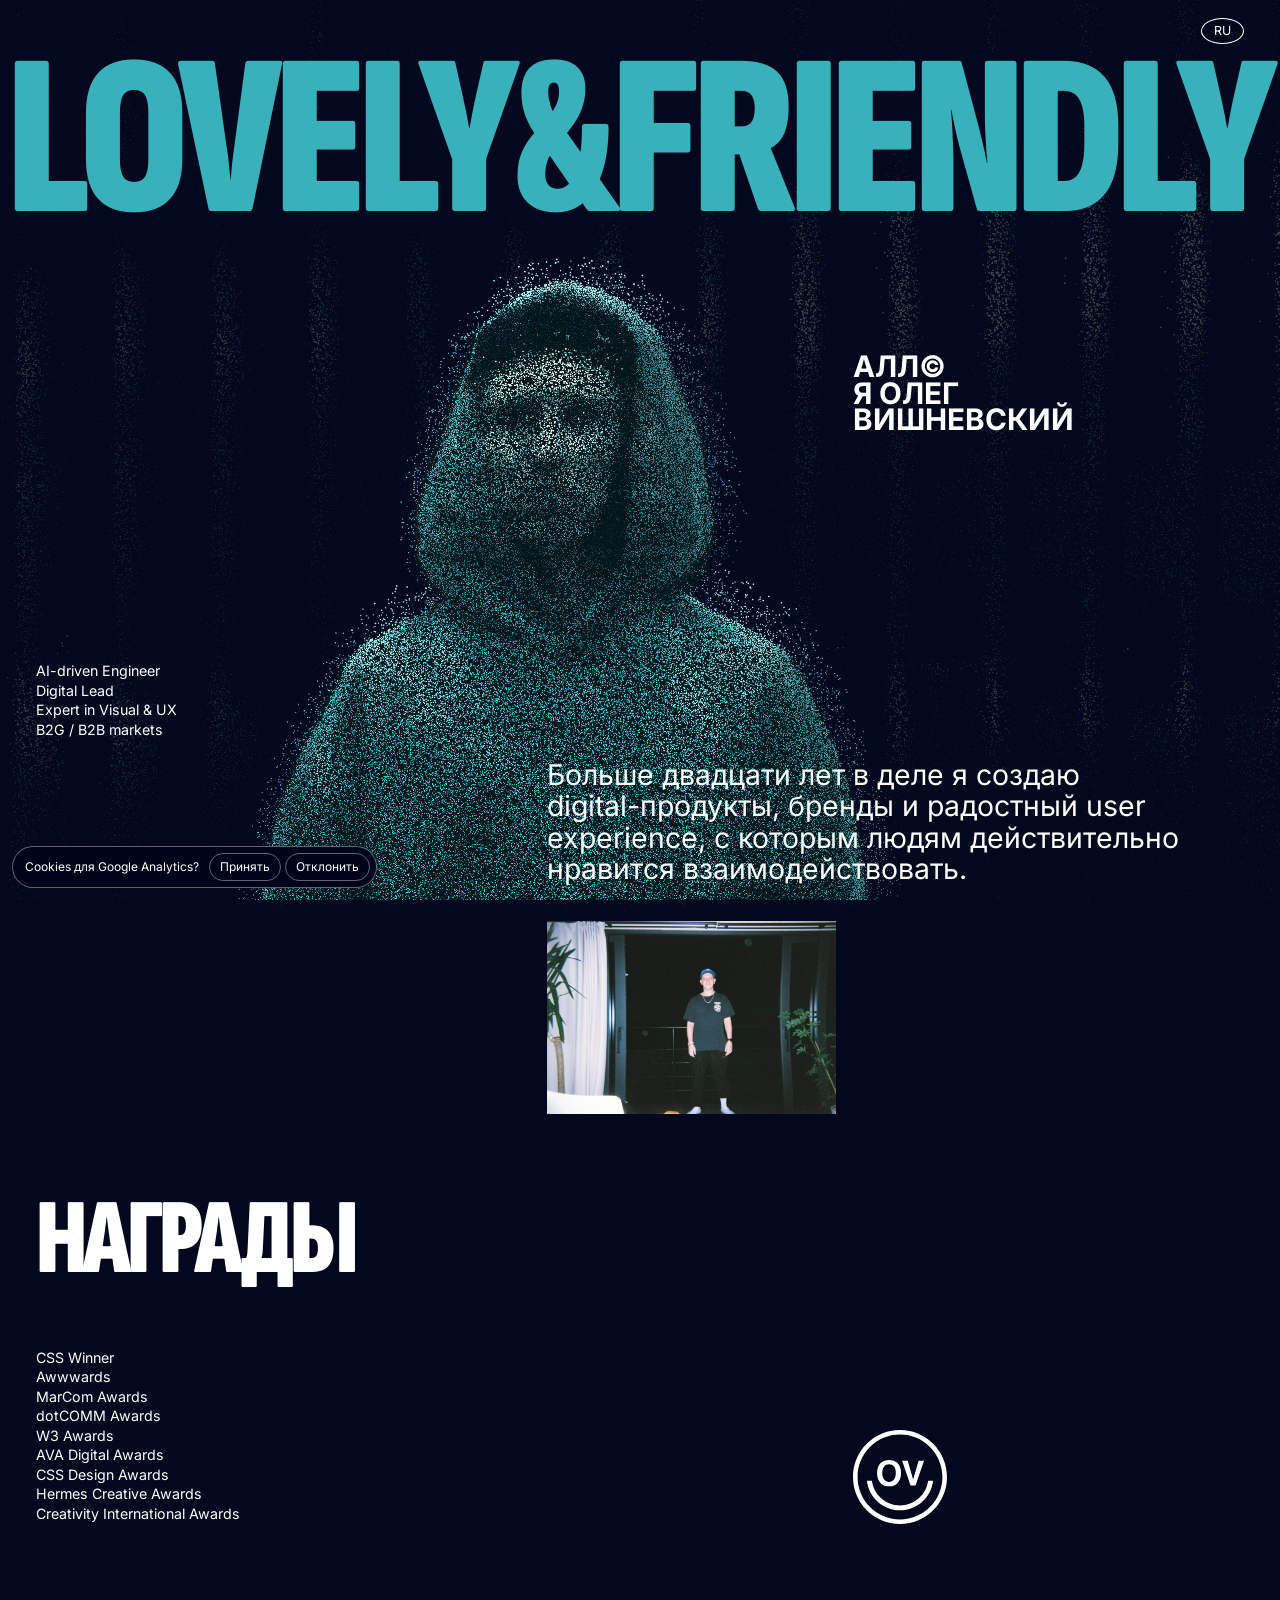
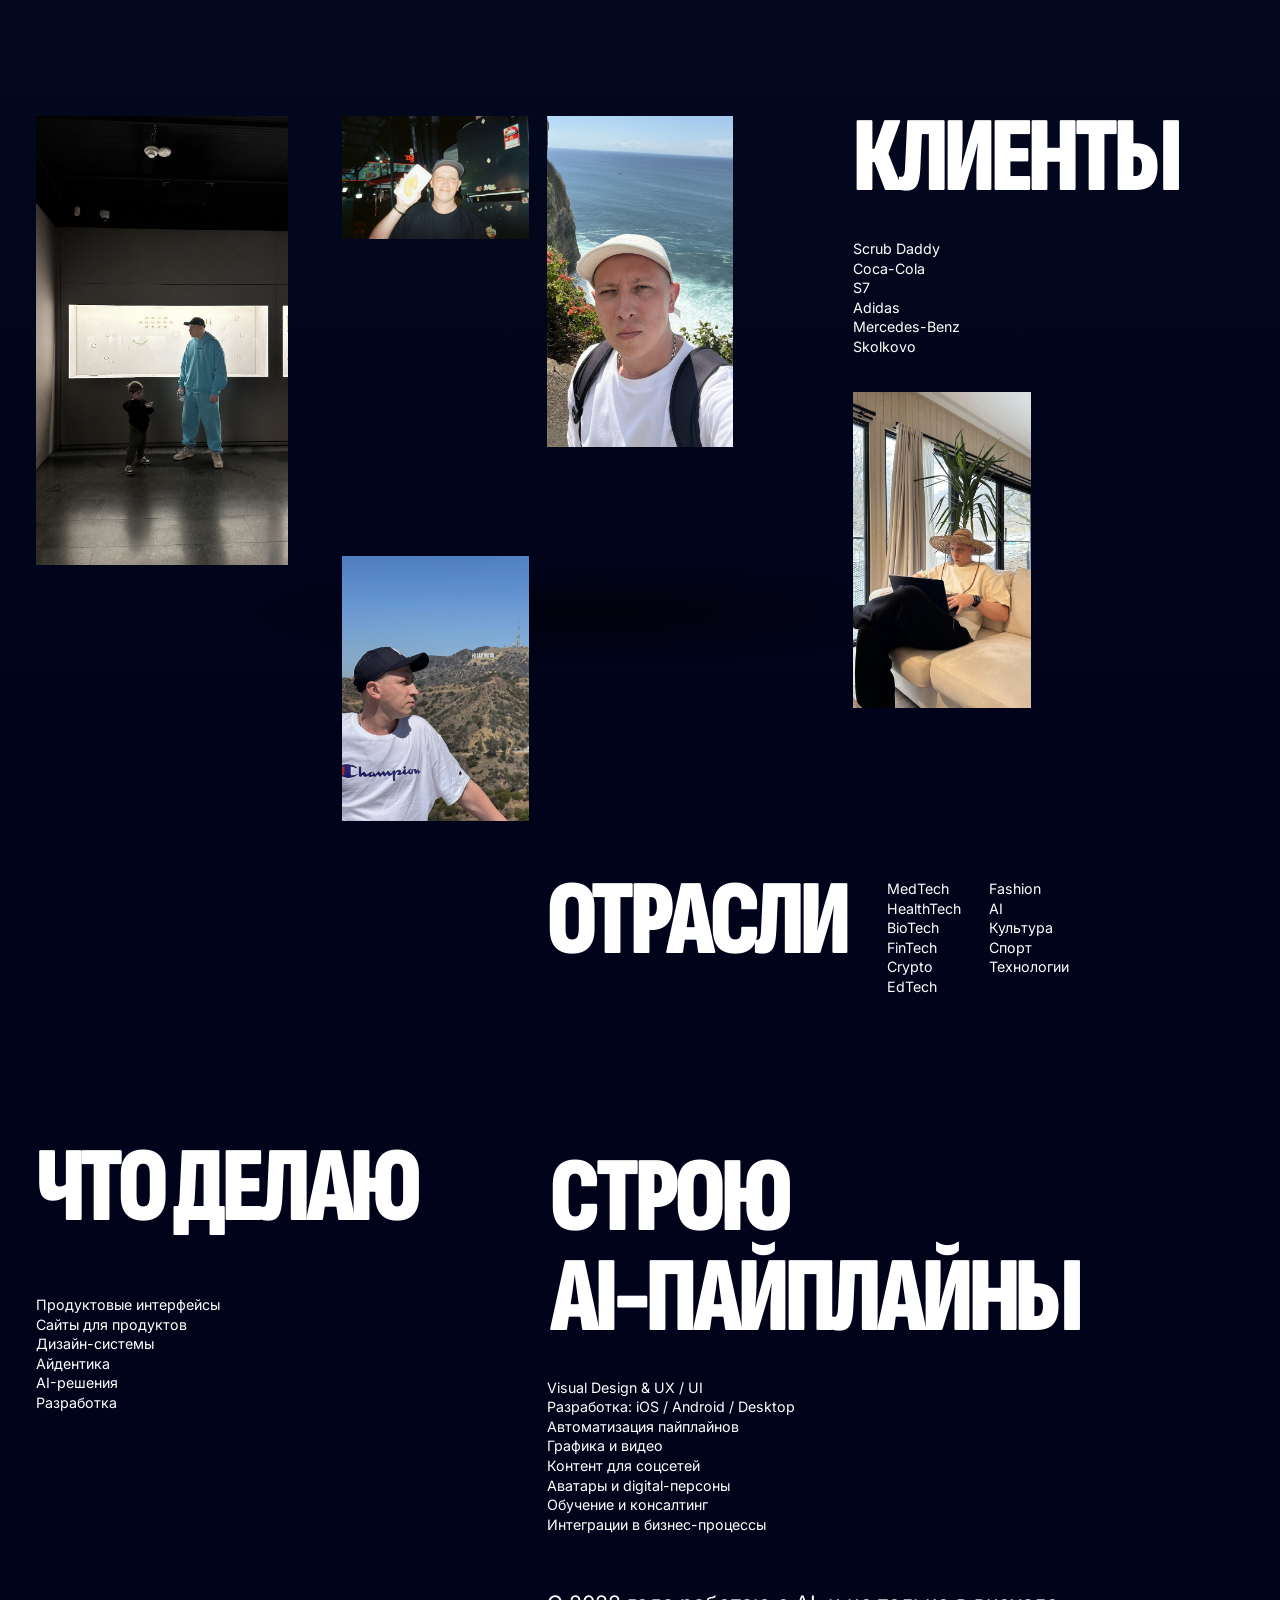
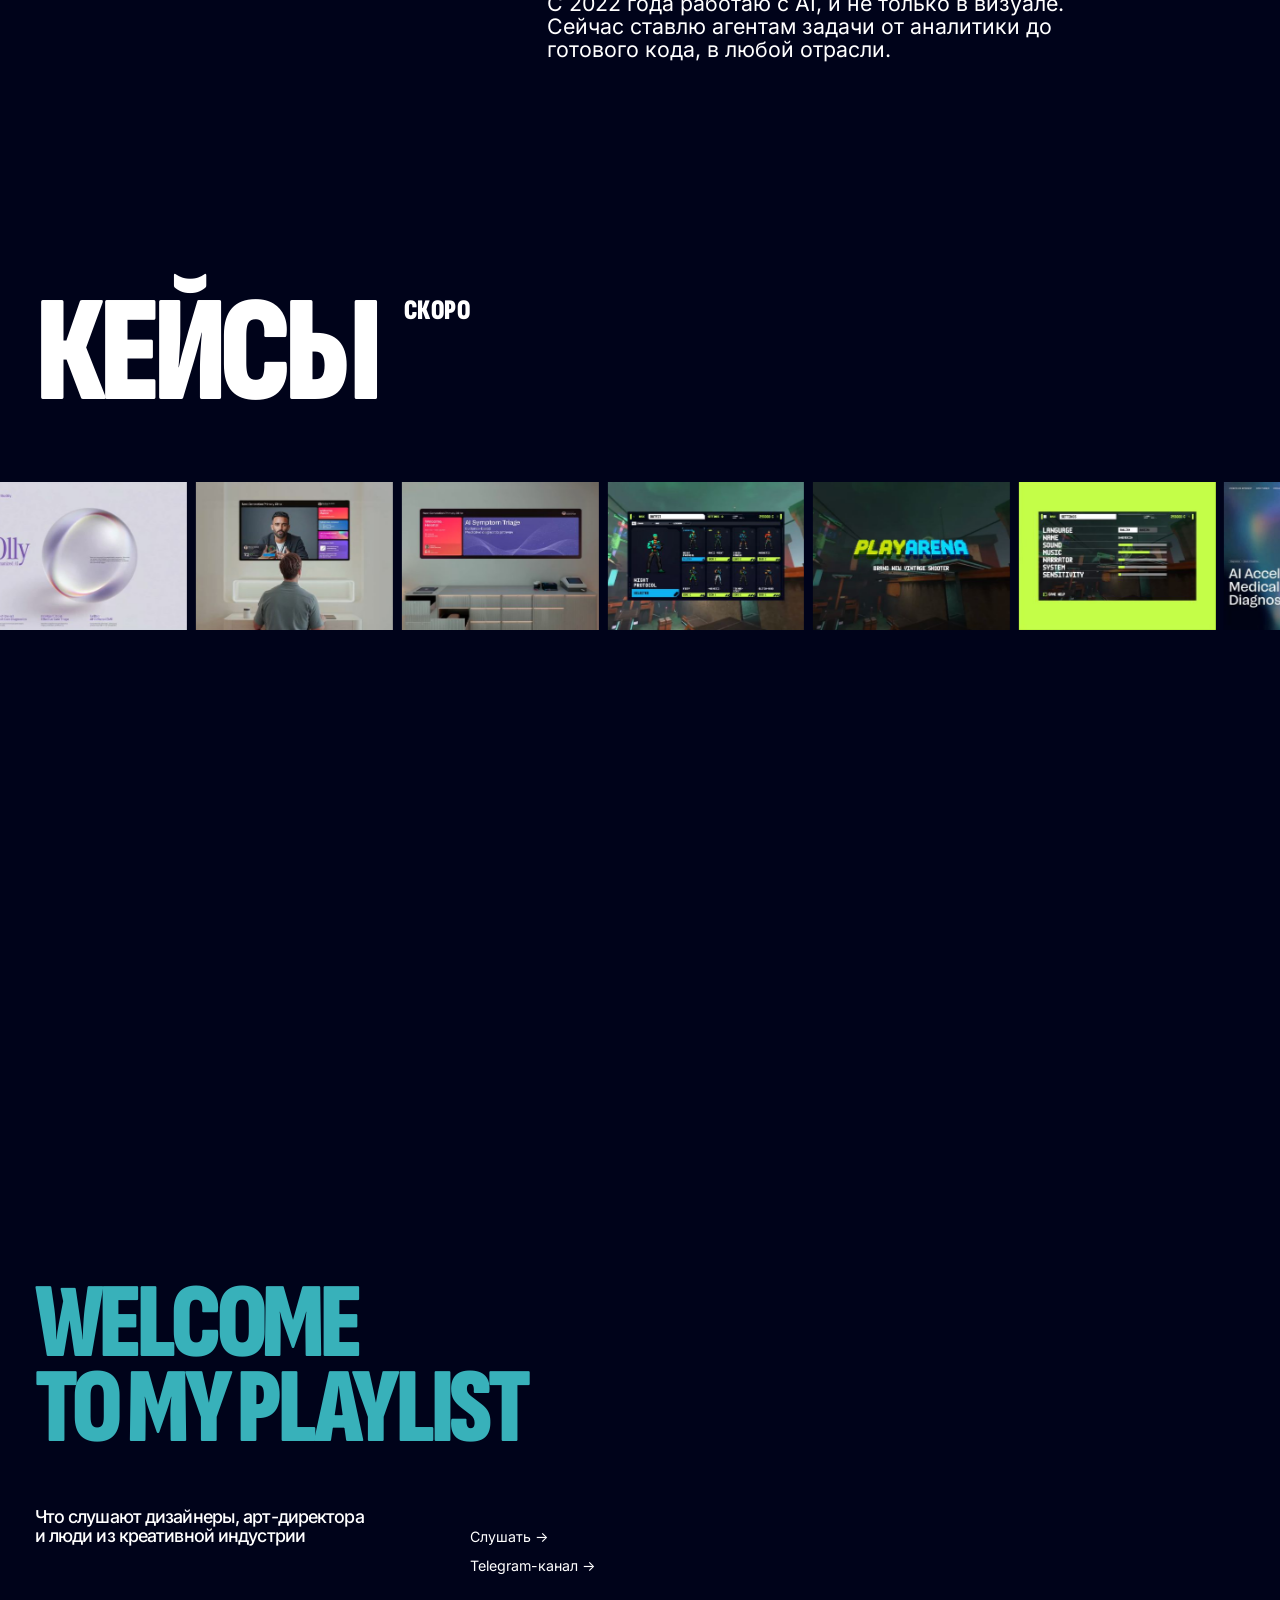
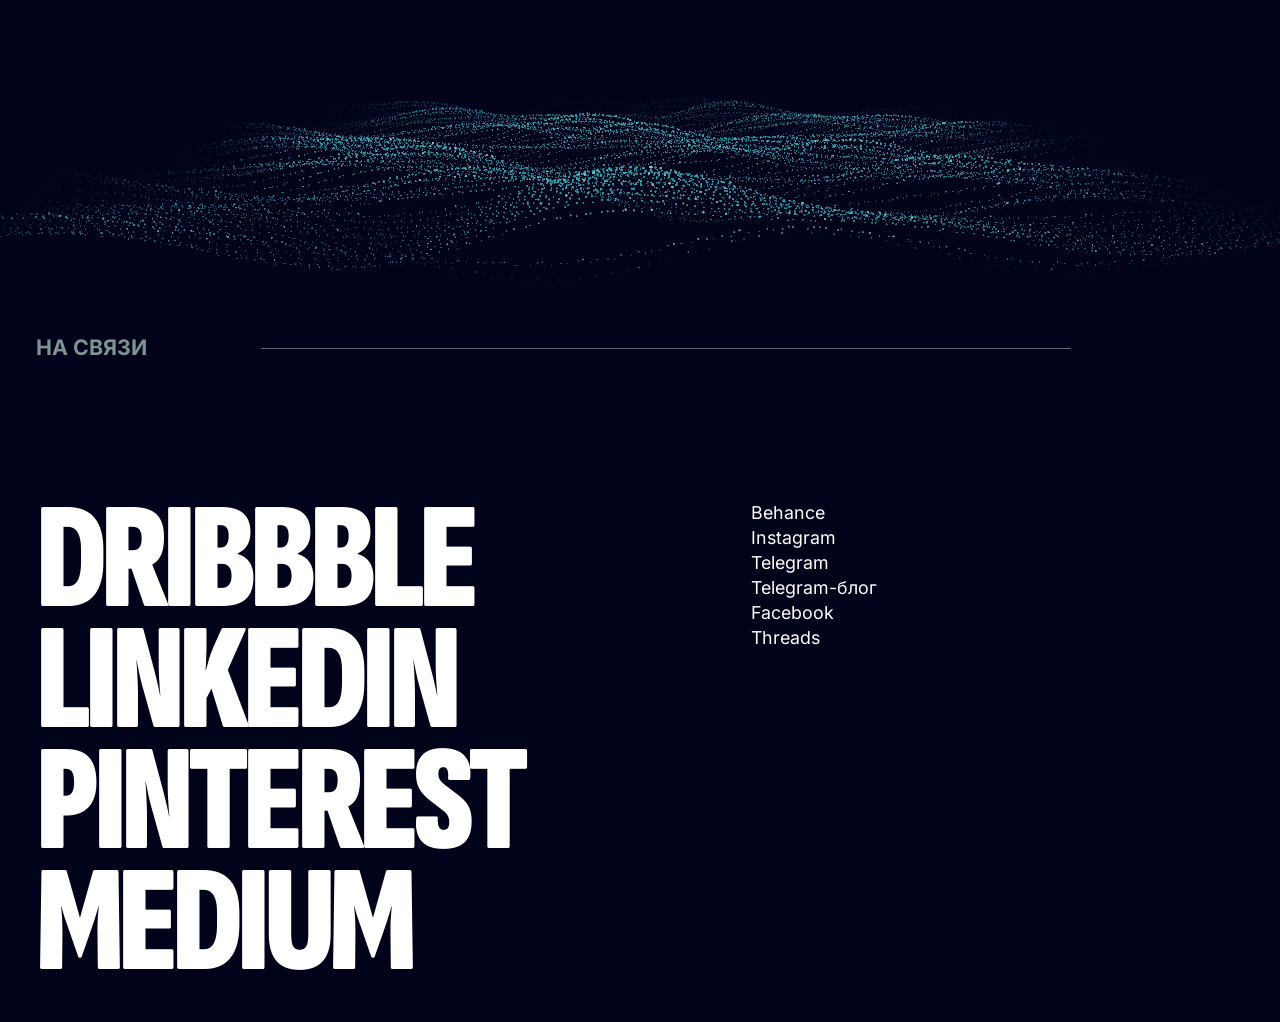
==== commit c164ce01: "Убрать тени под текстом" ====
--- a/ru/index.html
+++ b/ru/index.html
@@ -42,7 +42,7 @@
 <link rel="preload" href="/assets/fonts/inter-latin-400-normal.woff2" as="font" type="font/woff2" crossorigin>
 <link rel="preload" href="/assets/fonts/sofia-sans-extra-condensed-cyrillic-900-normal.woff2" as="font" type="font/woff2" crossorigin>
 <link rel="preload" href="/assets/fonts/inter-cyrillic-400-normal.woff2" as="font" type="font/woff2" crossorigin>
-<link rel="stylesheet" href="/css/style.css?v=b994f336">
+<link rel="stylesheet" href="/css/style.css?v=46602093">
 <script data-3d="/js/figure-data.js?v=261bc2f8 /js/wall-data.js?v=6cd84416 /js/figure.js?v=0857396c">
 /* the figure: it starts only where a WebGL2 context really opens and the network is not a slow one; there its files start loading at once
    (as preloads; js/boot3d.js runs them) and the slot stays empty until the particles assemble. On a 3G line the wall is left out,
--- a/css/style.css
+++ b/css/style.css
@@ -480,8 +480,6 @@
       rgba(0, 3, 26, 0) 100%);
     pointer-events: none;
   }
-  /* copy that lies on the figure keeps a dark edge */
-  .hello, .roles, .lead, .awards__list { text-shadow: 0 0 12px var(--ink), 0 0 3px var(--ink); }
   .hero > * { grid-column: 1 / -1; }
   .title { grid-row: 1; margin-left: calc(8px - var(--gutter)); margin-right: calc(8px - var(--gutter)); }
   .hello { grid-column: 1; grid-row: 2; margin-top: var(--copy-top); }
@@ -655,8 +653,6 @@
 }
 
 /* ---------- v23: after the Red Team audit ---------- */
-/* copy on the figure keeps a dark edge at every width (it was on phones only): the particles behind it stay, the letters read */
-.hello, .roles, .lead, .awards__list { text-shadow: 0 0 12px var(--ink), 0 0 3px var(--ink); }
 /* the open switch shows which language is on */
 .lang.is-open .lang__btn[aria-current="true"] { background: var(--teal); border-color: var(--teal); color: var(--ink); }
 /* the strip answers the mouse: the pointer says so */
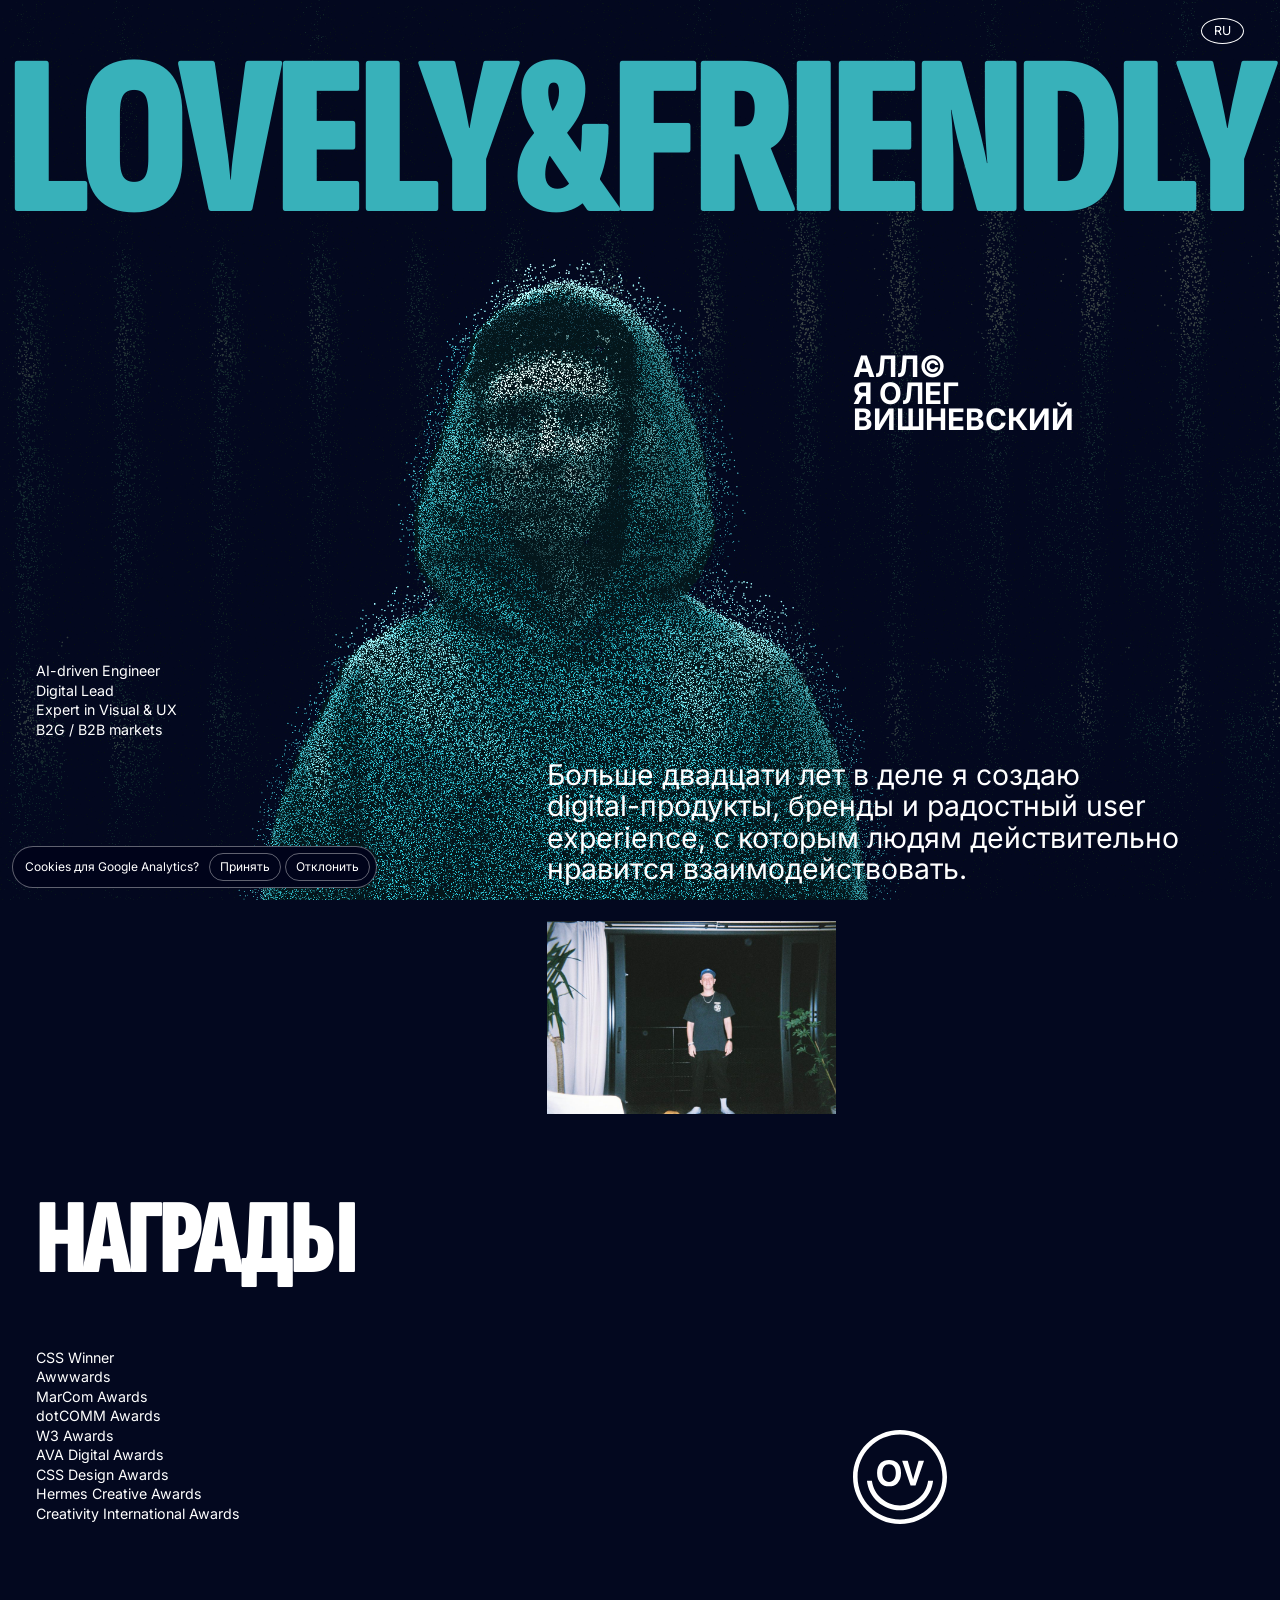
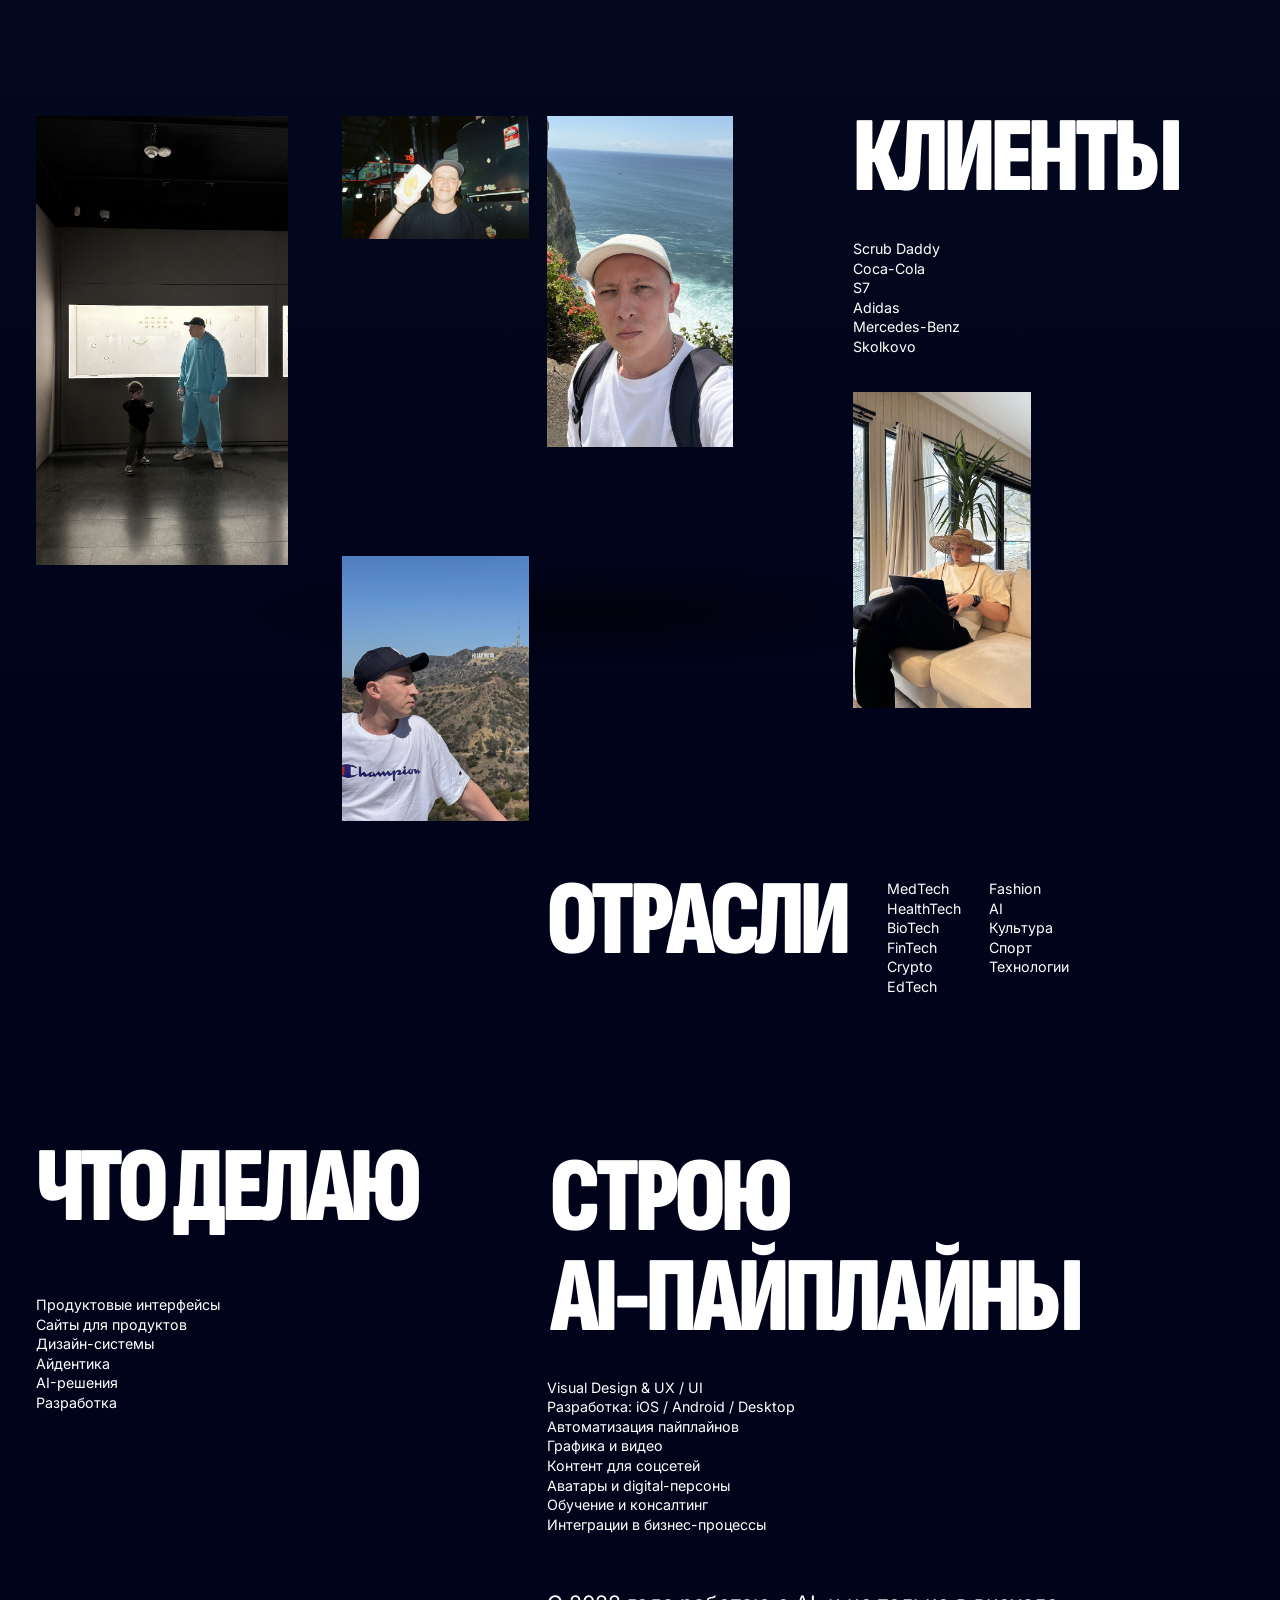
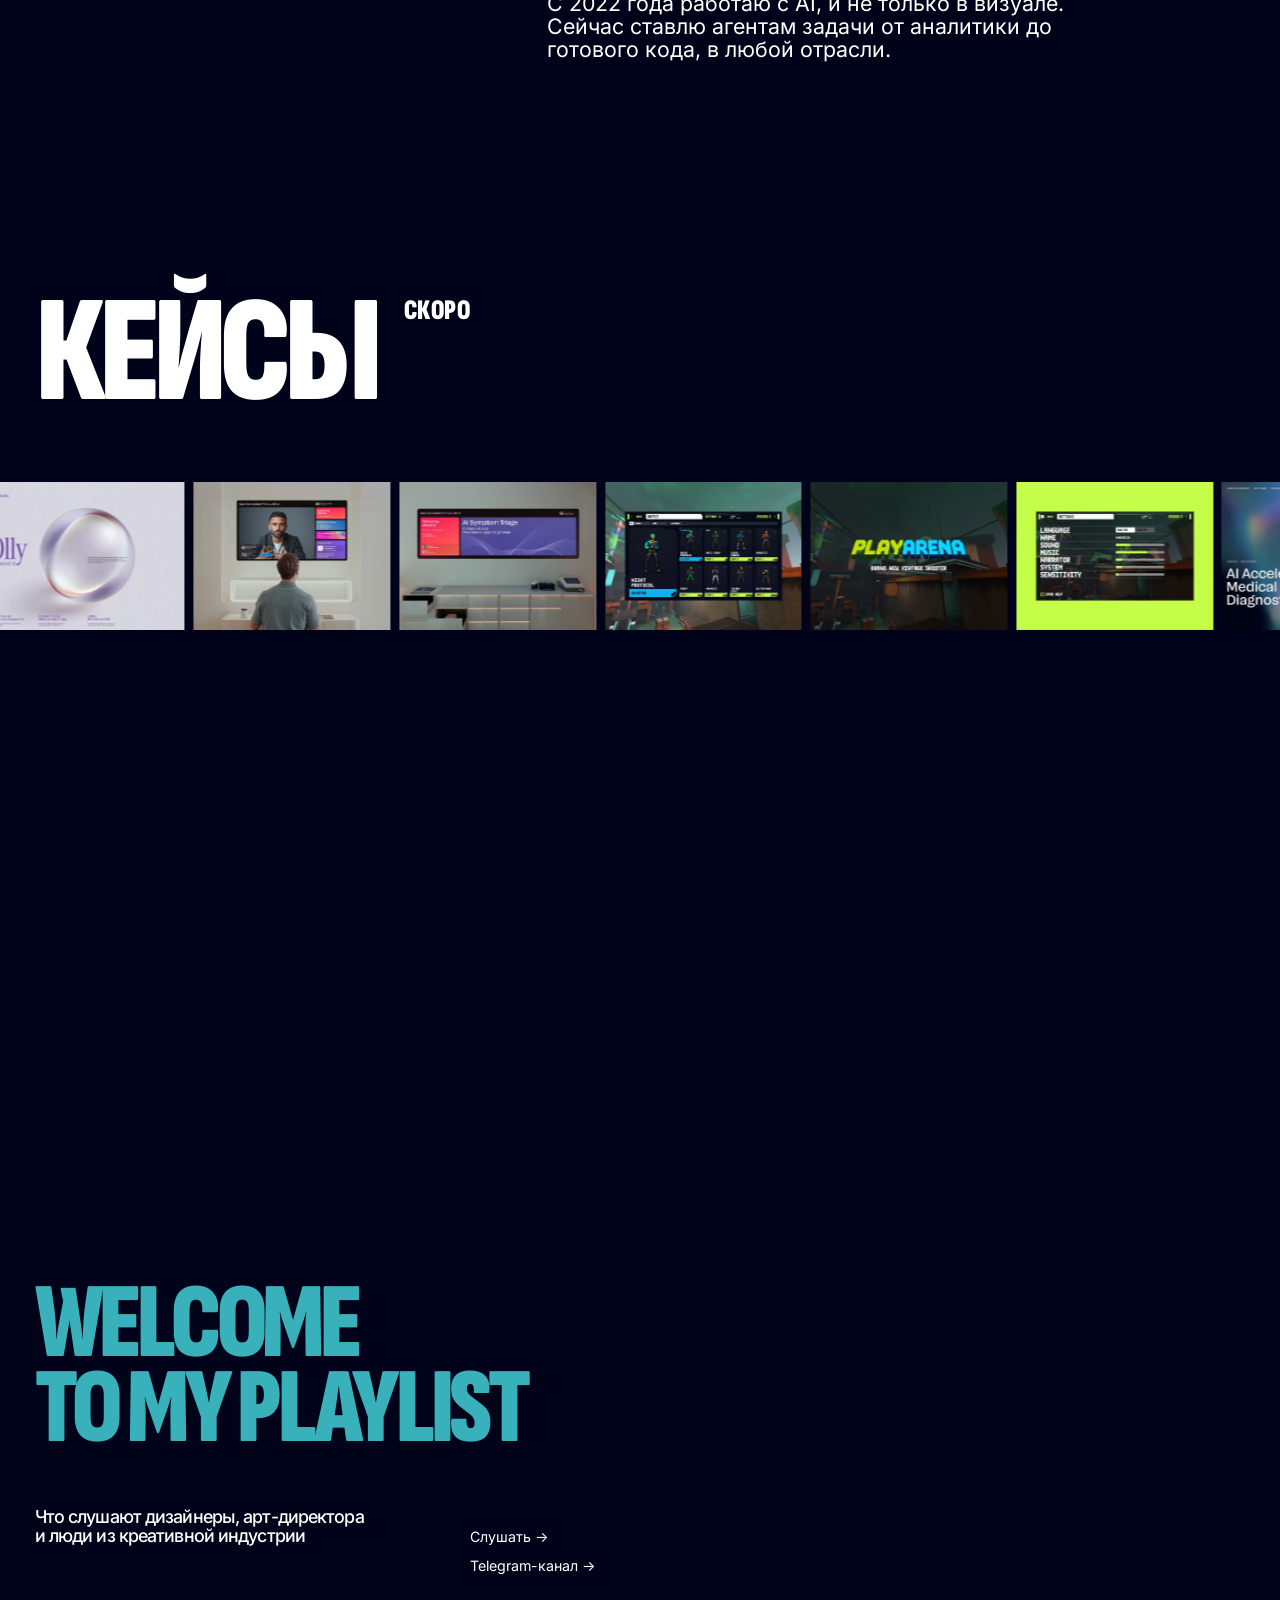
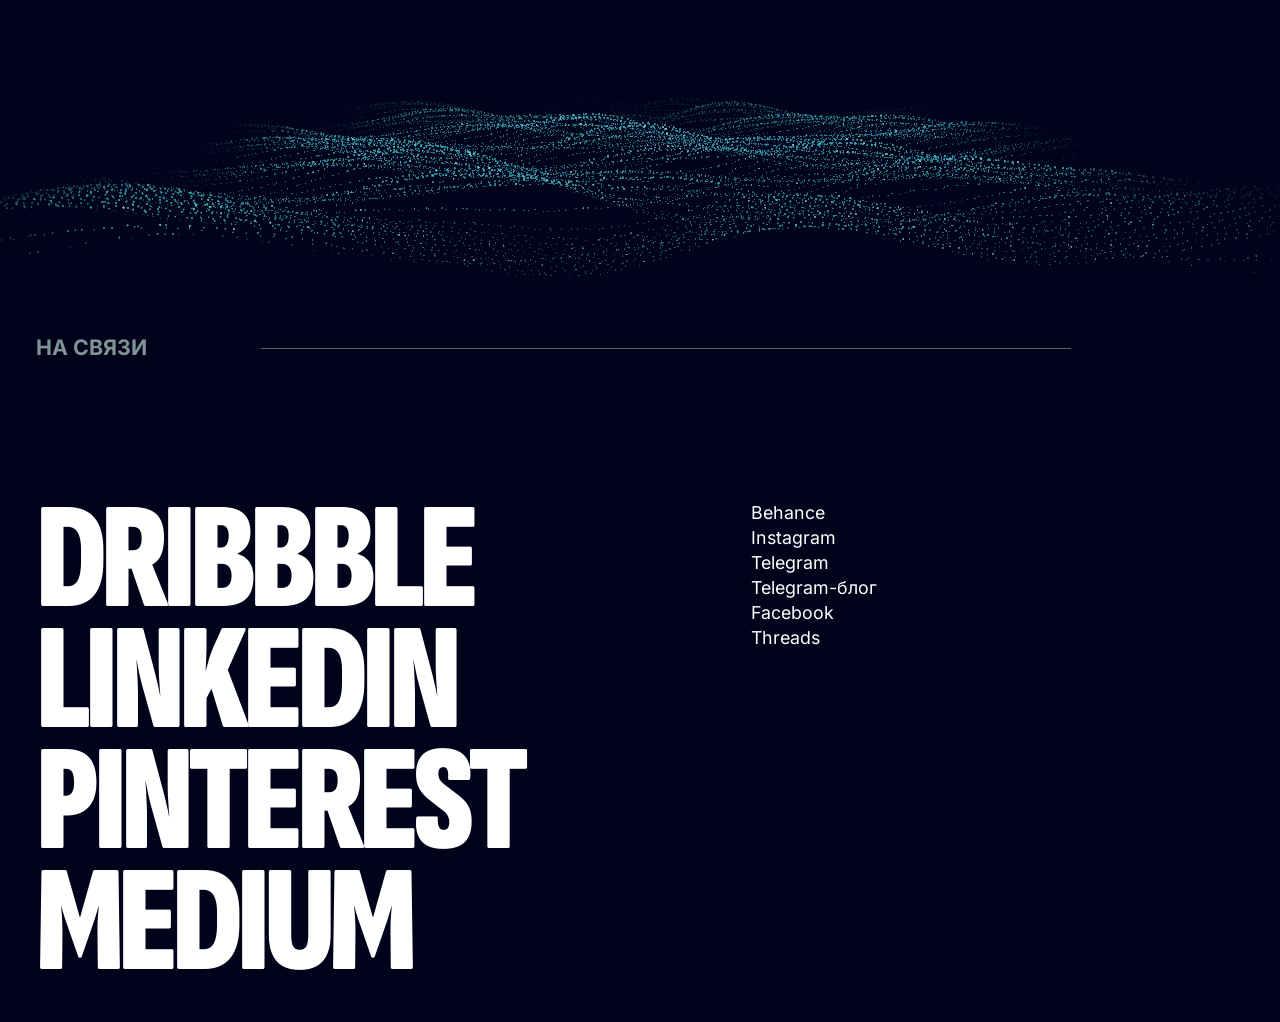
==== commit 685f8072: "Убрать смену курсора над фотографиями и лентой" ====
--- a/ru/index.html
+++ b/ru/index.html
@@ -42,8 +42,8 @@
 <link rel="preload" href="/assets/fonts/inter-latin-400-normal.woff2" as="font" type="font/woff2" crossorigin>
 <link rel="preload" href="/assets/fonts/sofia-sans-extra-condensed-cyrillic-900-normal.woff2" as="font" type="font/woff2" crossorigin>
 <link rel="preload" href="/assets/fonts/inter-cyrillic-400-normal.woff2" as="font" type="font/woff2" crossorigin>
-<link rel="stylesheet" href="/css/style.css?v=46602093">
-<script data-3d="/js/figure-data.js?v=261bc2f8 /js/wall-data.js?v=6cd84416 /js/figure.js?v=0857396c">
+<link rel="stylesheet" href="/css/style.css?v=6abfc729">
+<script data-3d="/js/figure-data.js?v=261bc2f8 /js/wall-data.js?v=6cd84416 /js/figure.js?v=a5abab51">
 /* the figure: it starts only where a WebGL2 context really opens and the network is not a slow one; there its files start loading at once
    (as preloads; js/boot3d.js runs them) and the slot stays empty until the particles assemble. On a 3G line the wall is left out,
    on 2G or with Save-Data the three files are not loaded at all and the cut-out image of the figure stays */
@@ -412,6 +412,6 @@
 <script src="/js/site.js?v=02a9b09a" defer fetchpriority="high"></script>
 <script src="/js/feed.js?v=7aca40b1" defer></script>
 <script src="/js/playlist.js?v=9899432e" defer></script>
-<script src="/js/boot3d.js?v=a16dd1bc" defer data-3d="/js/figure-data.js?v=261bc2f8 /js/wall-data.js?v=6cd84416 /js/figure.js?v=0857396c"></script>
+<script src="/js/boot3d.js?v=a16dd1bc" defer data-3d="/js/figure-data.js?v=261bc2f8 /js/wall-data.js?v=6cd84416 /js/figure.js?v=a5abab51"></script>
 </body>
 </html>
--- a/css/style.css
+++ b/css/style.css
@@ -154,10 +154,9 @@
   left: calc(var(--u) * 632);
   transform: translateX(-50%);
   touch-action: pan-y;
-  cursor: grab;
 }
 .is-dragging,
-.is-dragging * { cursor: grabbing !important; user-select: none; -webkit-user-select: none; }
+.is-dragging * { user-select: none; -webkit-user-select: none; }
 
 .figure-shadow {
   position: absolute;
@@ -655,8 +654,6 @@
 /* ---------- v23: after the Red Team audit ---------- */
 /* the open switch shows which language is on */
 .lang.is-open .lang__btn[aria-current="true"] { background: var(--teal); border-color: var(--teal); color: var(--ink); }
-/* the strip answers the mouse: the pointer says so */
-@media (hover: hover) and (pointer: fine) { .feed.is-live { cursor: zoom-in; } }
 .feed__item:focus-visible, .feed__item.is-kfocus { outline: 2px solid var(--teal); outline-offset: 3px; }
 /* the caption of a cover opened by a tap lies over the page: it gets a plate of its own */
 .zoom-cap.is-open { background: var(--ink); padding: 4px 8px 6px; margin-left: -8px; }
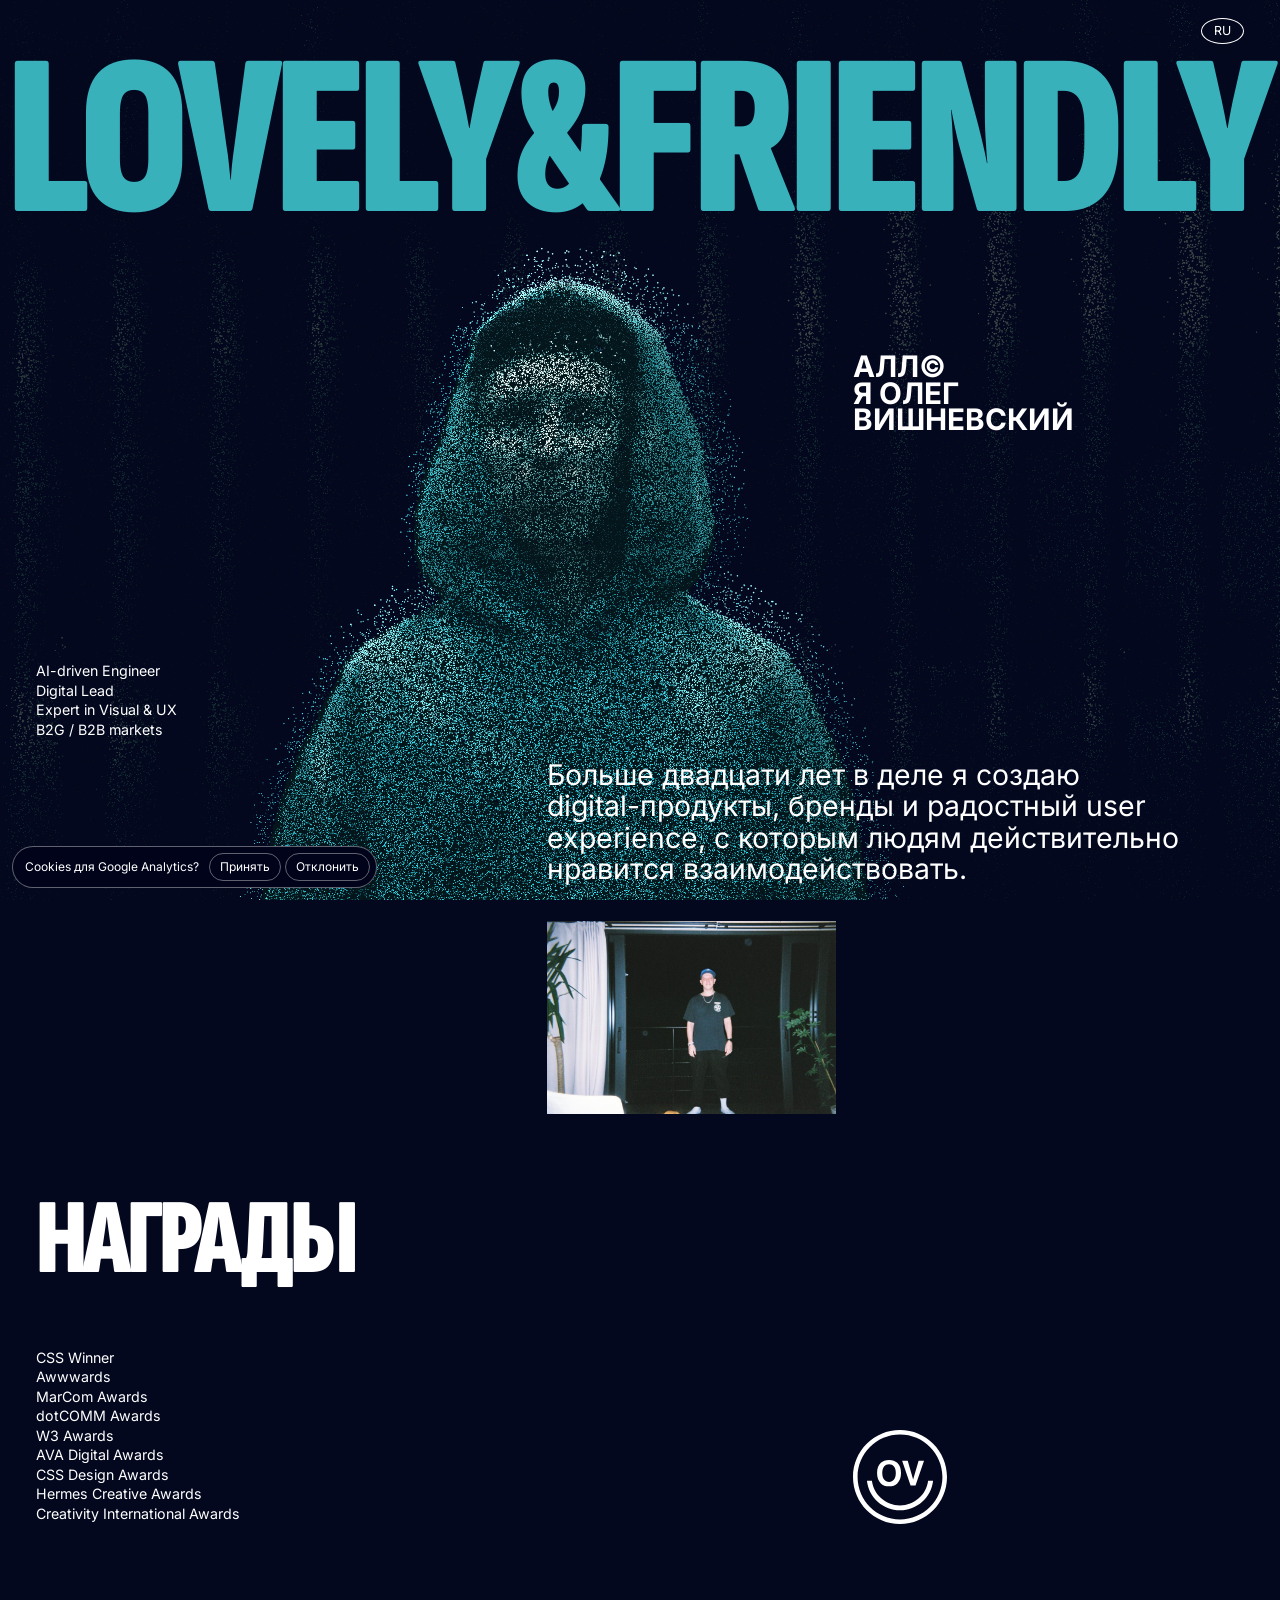
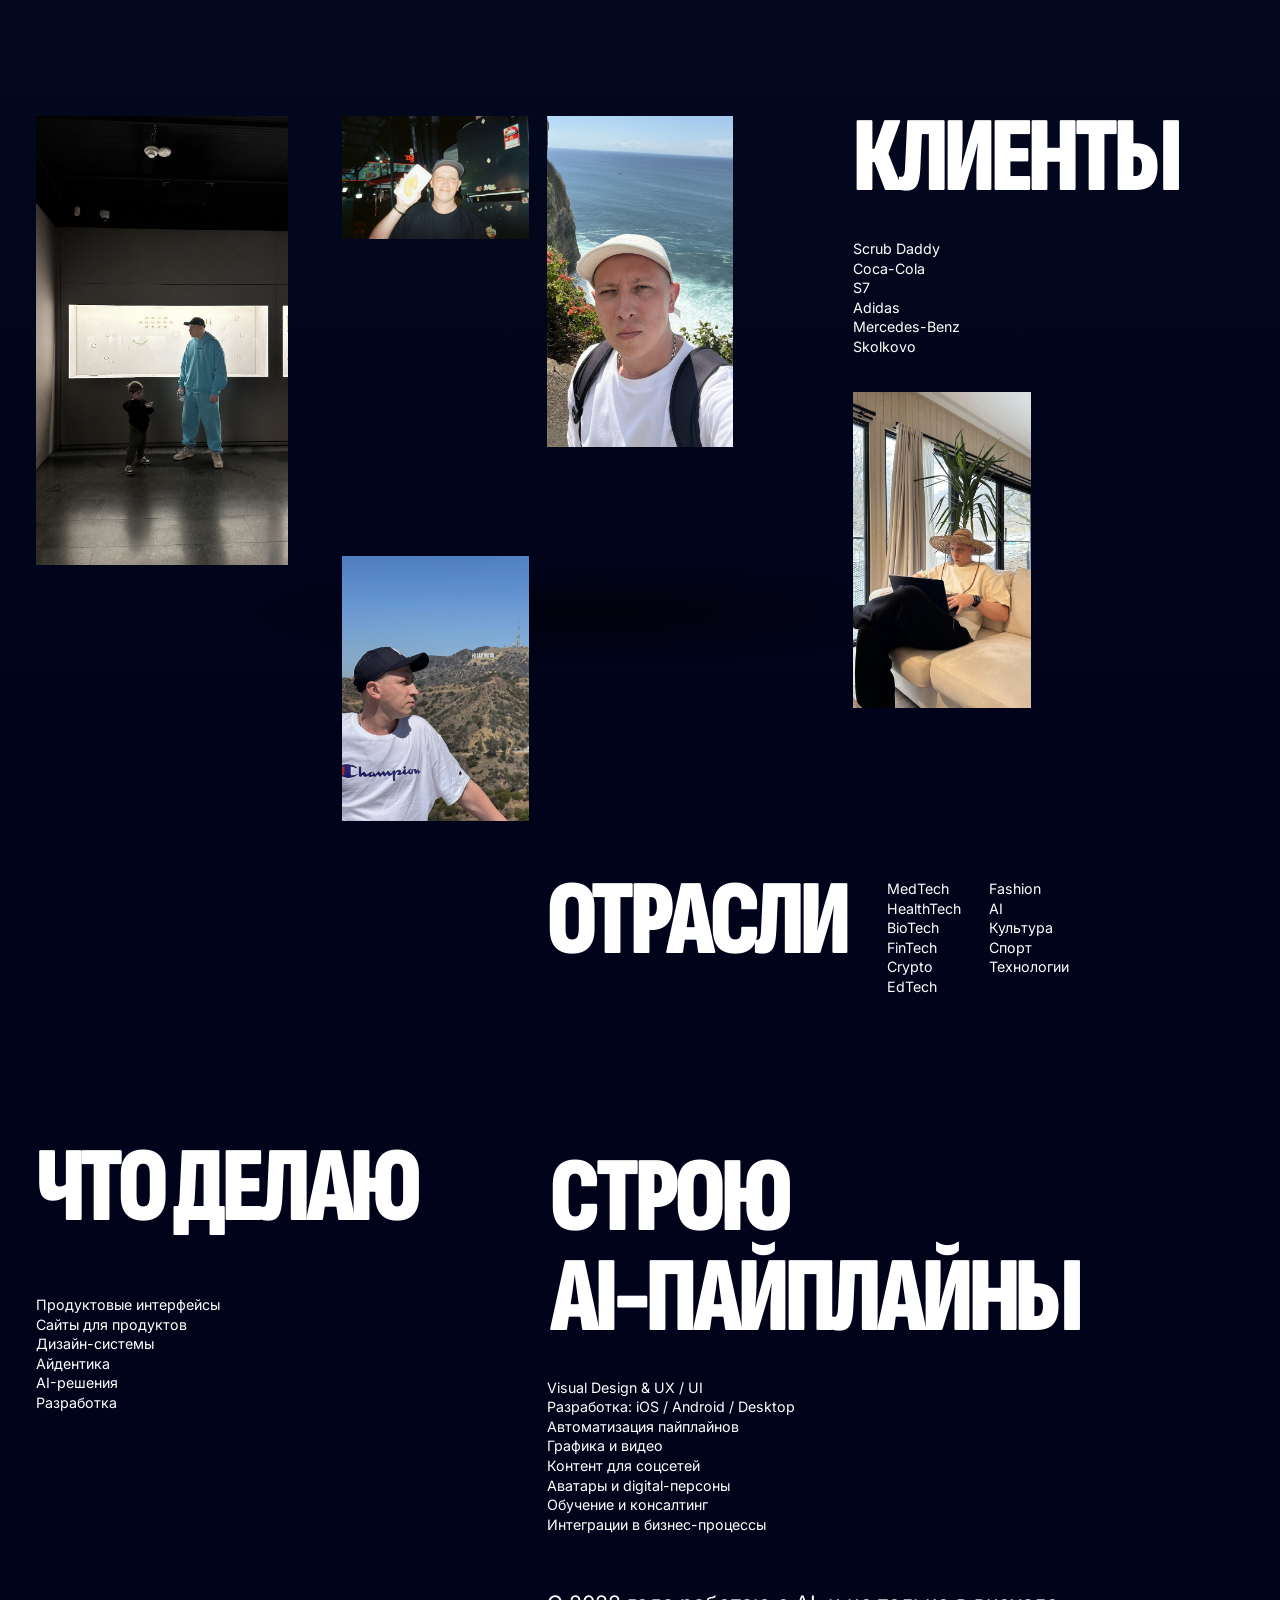
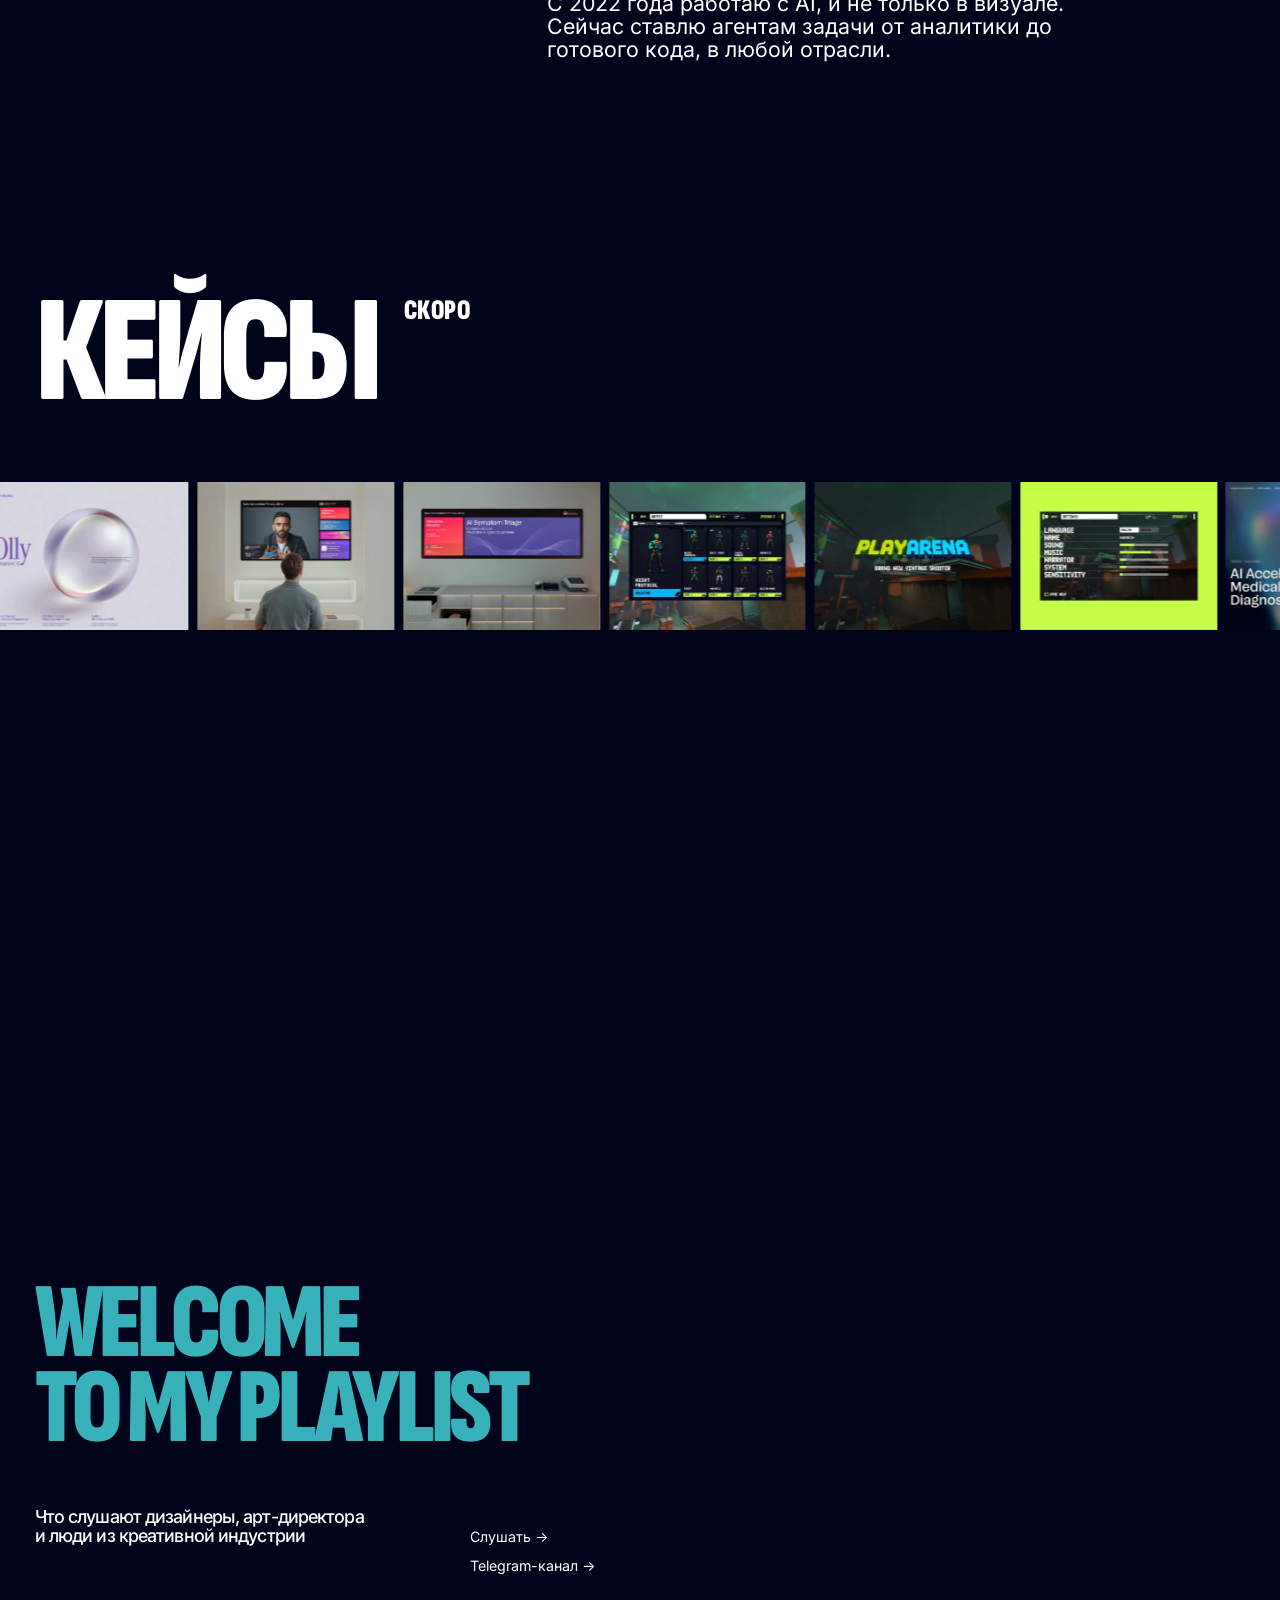
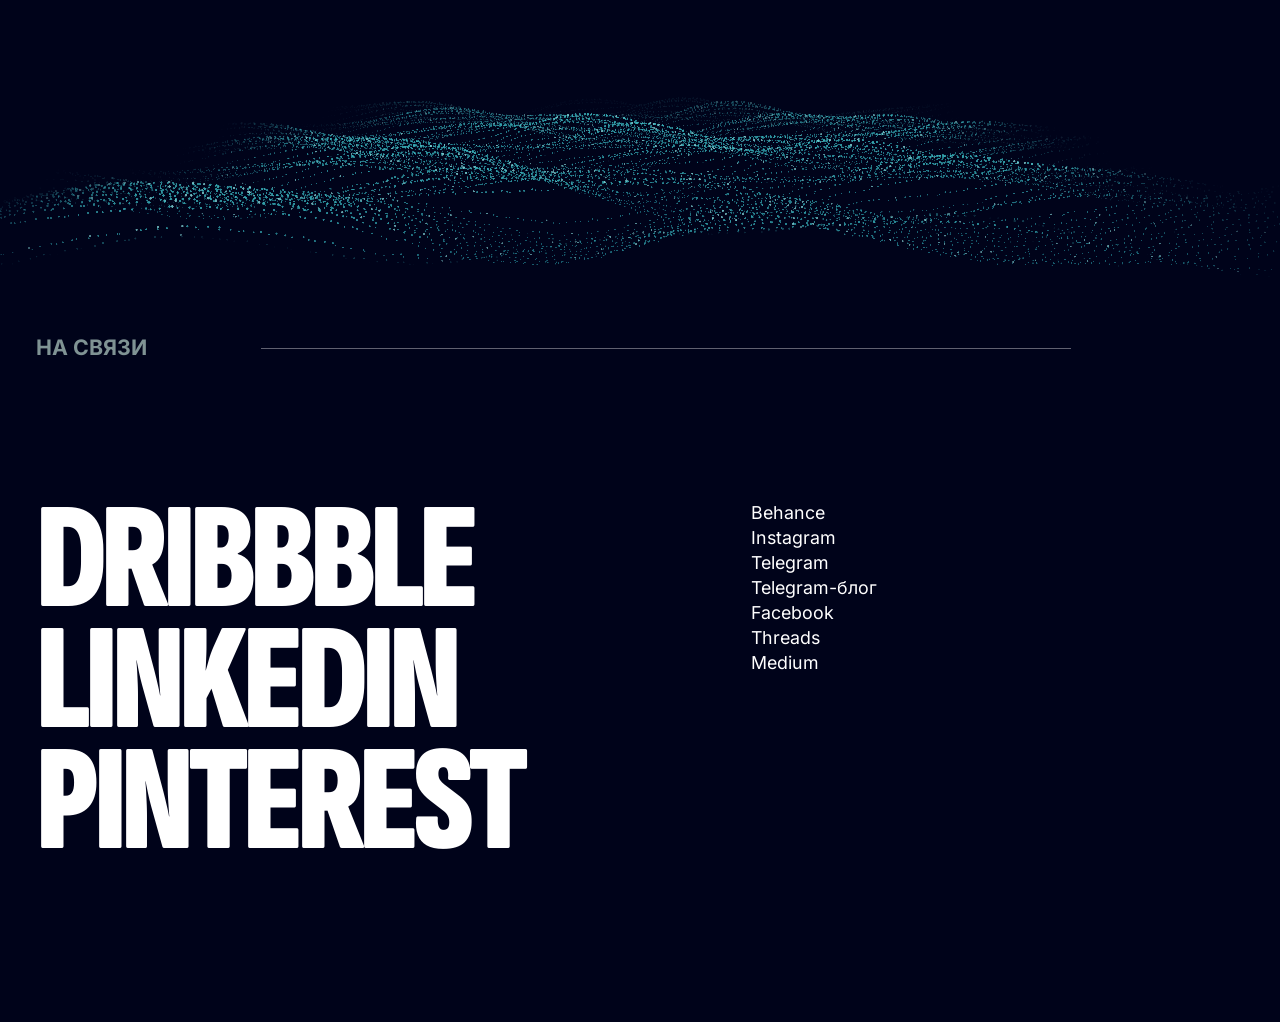
==== commit edaa7008: "Перенести Medium в малые контакты" ====
--- a/ru/index.html
+++ b/ru/index.html
@@ -42,7 +42,7 @@
 <link rel="preload" href="/assets/fonts/inter-latin-400-normal.woff2" as="font" type="font/woff2" crossorigin>
 <link rel="preload" href="/assets/fonts/sofia-sans-extra-condensed-cyrillic-900-normal.woff2" as="font" type="font/woff2" crossorigin>
 <link rel="preload" href="/assets/fonts/inter-cyrillic-400-normal.woff2" as="font" type="font/woff2" crossorigin>
-<link rel="stylesheet" href="/css/style.css?v=6abfc729">
+<link rel="stylesheet" href="/css/style.css?v=dd38f571">
 <script data-3d="/js/figure-data.js?v=261bc2f8 /js/wall-data.js?v=6cd84416 /js/figure.js?v=a5abab51">
 /* the figure: it starts only where a WebGL2 context really opens and the network is not a slow one; there its files start loading at once
    (as preloads; js/boot3d.js runs them) and the slot stays empty until the particles assemble. On a 3G line the wall is left out,
@@ -178,13 +178,13 @@
     "https://dribbble.com/vishnevsky",
     "https://www.linkedin.com/in/olegvishnevsky/",
     "https://www.pinterest.com/vishnevsky/",
-    "https://medium.com/@vishnevsky",
     "https://www.behance.net/olegvishnevsky",
     "https://www.instagram.com/vishnevsky",
     "https://t.me/olegvishnevsky",
     "https://t.me/lovelyandfriendly",
     "https://www.facebook.com/olegvishnevsky",
-    "https://www.threads.com/@vishnevsky"
+    "https://www.threads.com/@vishnevsky",
+    "https://medium.com/@vishnevsky"
    ]
   }
  ]
@@ -396,10 +396,10 @@
     <footer class="contact" id="contact" tabindex="-1">
       <h2 class="contact__label" data-rv="rule"><span class="contact__text" data-i18n="touch" data-rv="lines">На связи</span><span class="contact__line" aria-hidden="true"></span></h2>
       <nav class="contact__big" data-i18n-attr="aria-label:nav_main" aria-label="Основные профили" lang="en">
-        <a class="display display--xxl" href="https://dribbble.com/vishnevsky" target="_blank" rel="noopener me"><span data-rv="chars">Dribbble</span></a><a class="display display--xxl" href="https://www.linkedin.com/in/olegvishnevsky/" target="_blank" rel="noopener me"><span data-rv="chars">LinkedIn</span></a><a class="display display--xxl" href="https://www.pinterest.com/vishnevsky/" target="_blank" rel="noopener me"><span data-rv="chars">Pinterest</span></a><a class="display display--xxl" href="https://medium.com/@vishnevsky" target="_blank" rel="noopener me"><span data-rv="chars">Medium</span></a>
+        <a class="display display--xxl" href="https://dribbble.com/vishnevsky" target="_blank" rel="noopener me"><span data-rv="chars">Dribbble</span></a><a class="display display--xxl" href="https://www.linkedin.com/in/olegvishnevsky/" target="_blank" rel="noopener me"><span data-rv="chars">LinkedIn</span></a><a class="display display--xxl" href="https://www.pinterest.com/vishnevsky/" target="_blank" rel="noopener me"><span data-rv="chars">Pinterest</span></a>
       </nav>
       <nav class="contact__small" data-i18n-attr="aria-label:nav_more" aria-label="Другие профили" data-rv="rows">
-        <a href="https://www.behance.net/olegvishnevsky" target="_blank" rel="noopener me">Behance</a><a href="https://www.instagram.com/vishnevsky" target="_blank" rel="noopener me">Instagram</a><a href="https://t.me/olegvishnevsky" target="_blank" rel="noopener me">Telegram</a><a href="https://t.me/lovelyandfriendly" target="_blank" rel="noopener me" data-i18n="tg_blog">Telegram-блог</a><a href="https://www.facebook.com/olegvishnevsky" target="_blank" rel="noopener me">Facebook</a><a href="https://www.threads.com/@vishnevsky" target="_blank" rel="noopener me">Threads</a>
+        <a href="https://www.behance.net/olegvishnevsky" target="_blank" rel="noopener me">Behance</a><a href="https://www.instagram.com/vishnevsky" target="_blank" rel="noopener me">Instagram</a><a href="https://t.me/olegvishnevsky" target="_blank" rel="noopener me">Telegram</a><a href="https://t.me/lovelyandfriendly" target="_blank" rel="noopener me" data-i18n="tg_blog">Telegram-блог</a><a href="https://www.facebook.com/olegvishnevsky" target="_blank" rel="noopener me">Facebook</a><a href="https://www.threads.com/@vishnevsky" target="_blank" rel="noopener me">Threads</a><a href="https://medium.com/@vishnevsky" target="_blank" rel="noopener me">Medium</a>
       </nav>
       <!--email_off--><a class="contact__mail" href="mailto:vvvvishnevsky@gmail.com" data-rv="row">vvvvishnevsky@gmail.com</a><!--/email_off-->
     </footer>
--- a/css/style.css
+++ b/css/style.css
@@ -531,7 +531,7 @@
   .contact__text { flex: none; }
   .contact__line { flex: 1; }
   .contact__big { margin-top: 12vw; }
-  .contact__small { margin-top: 13vw; display: grid; grid-template-columns: 1fr 1fr; grid-template-rows: repeat(3, auto); grid-auto-flow: column; column-gap: var(--cg); line-height: 2.1; }
+  .contact__small { margin-top: 13vw; display: grid; grid-template-columns: 1fr 1fr; grid-template-rows: repeat(4, auto); grid-auto-flow: column; column-gap: var(--cg); line-height: 2.1; }
   .contact__mail { margin-top: 8vw; line-height: 2.1; }
 }
 
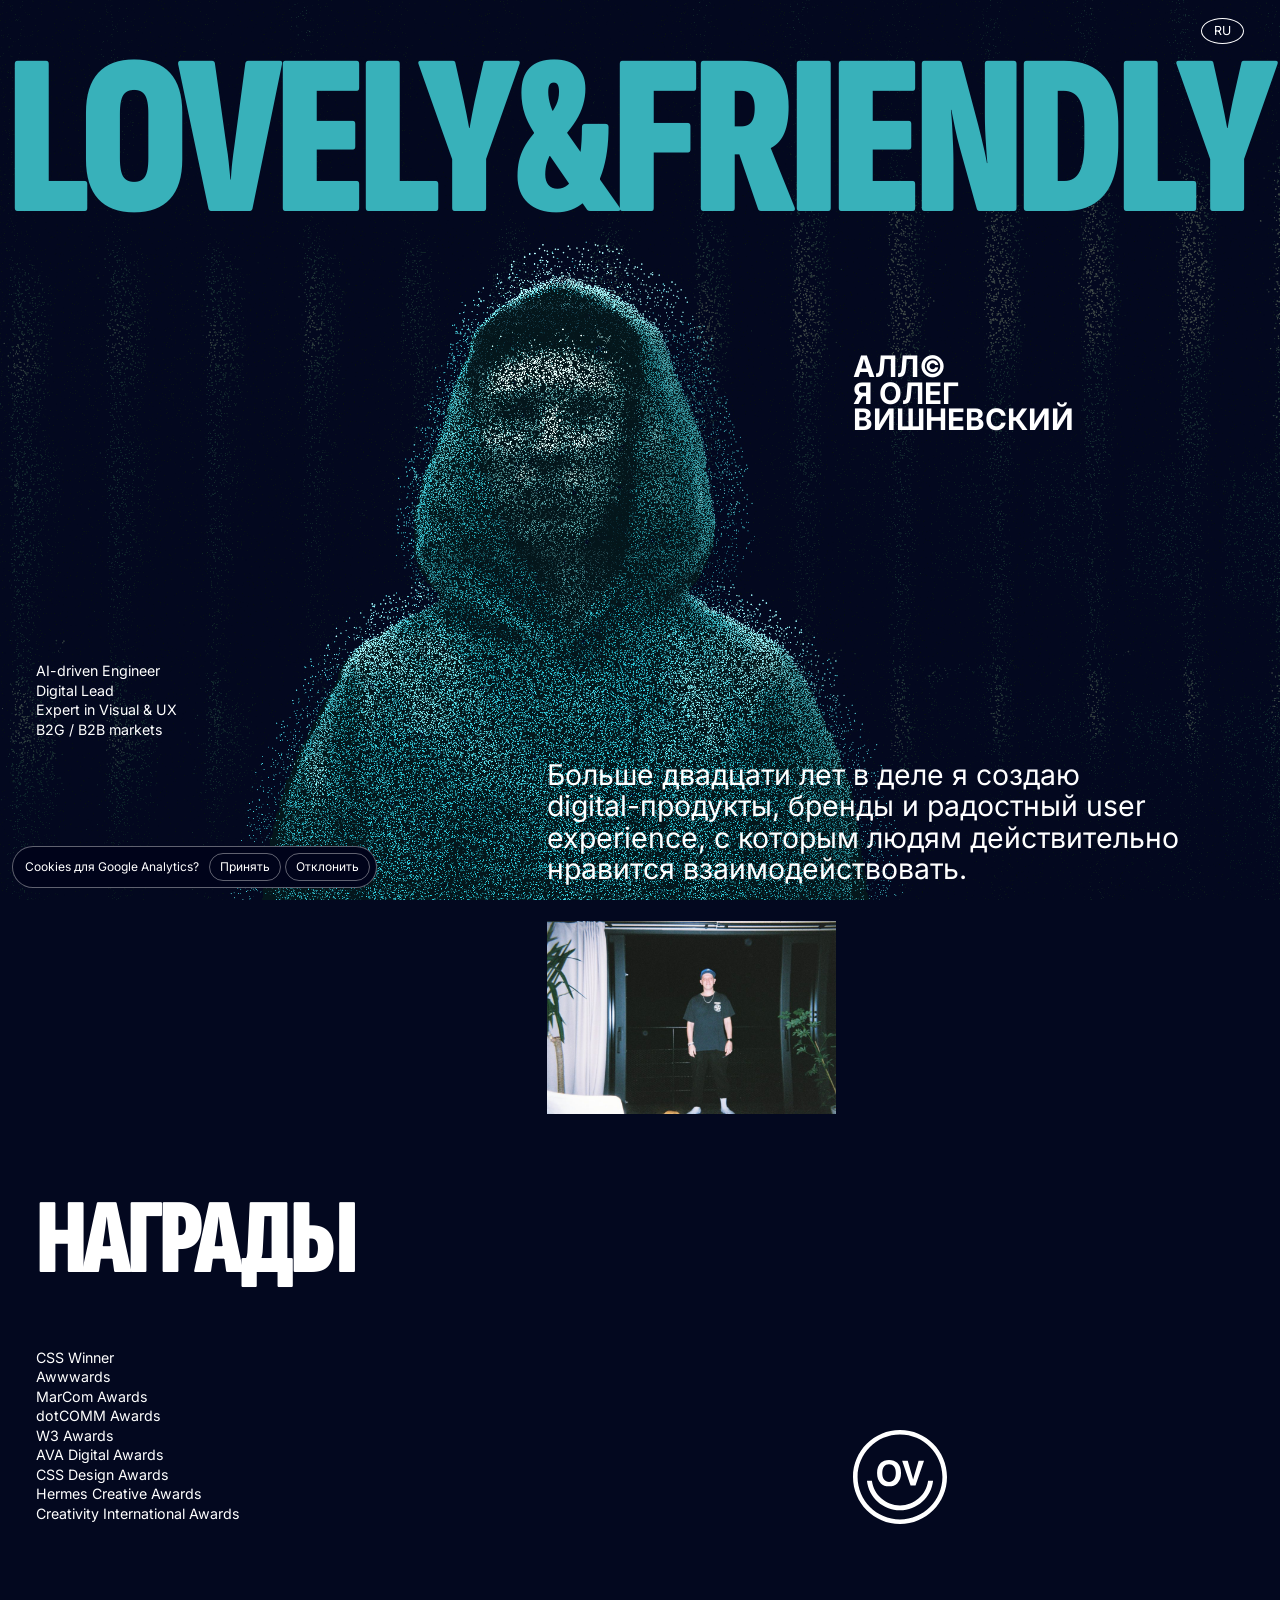
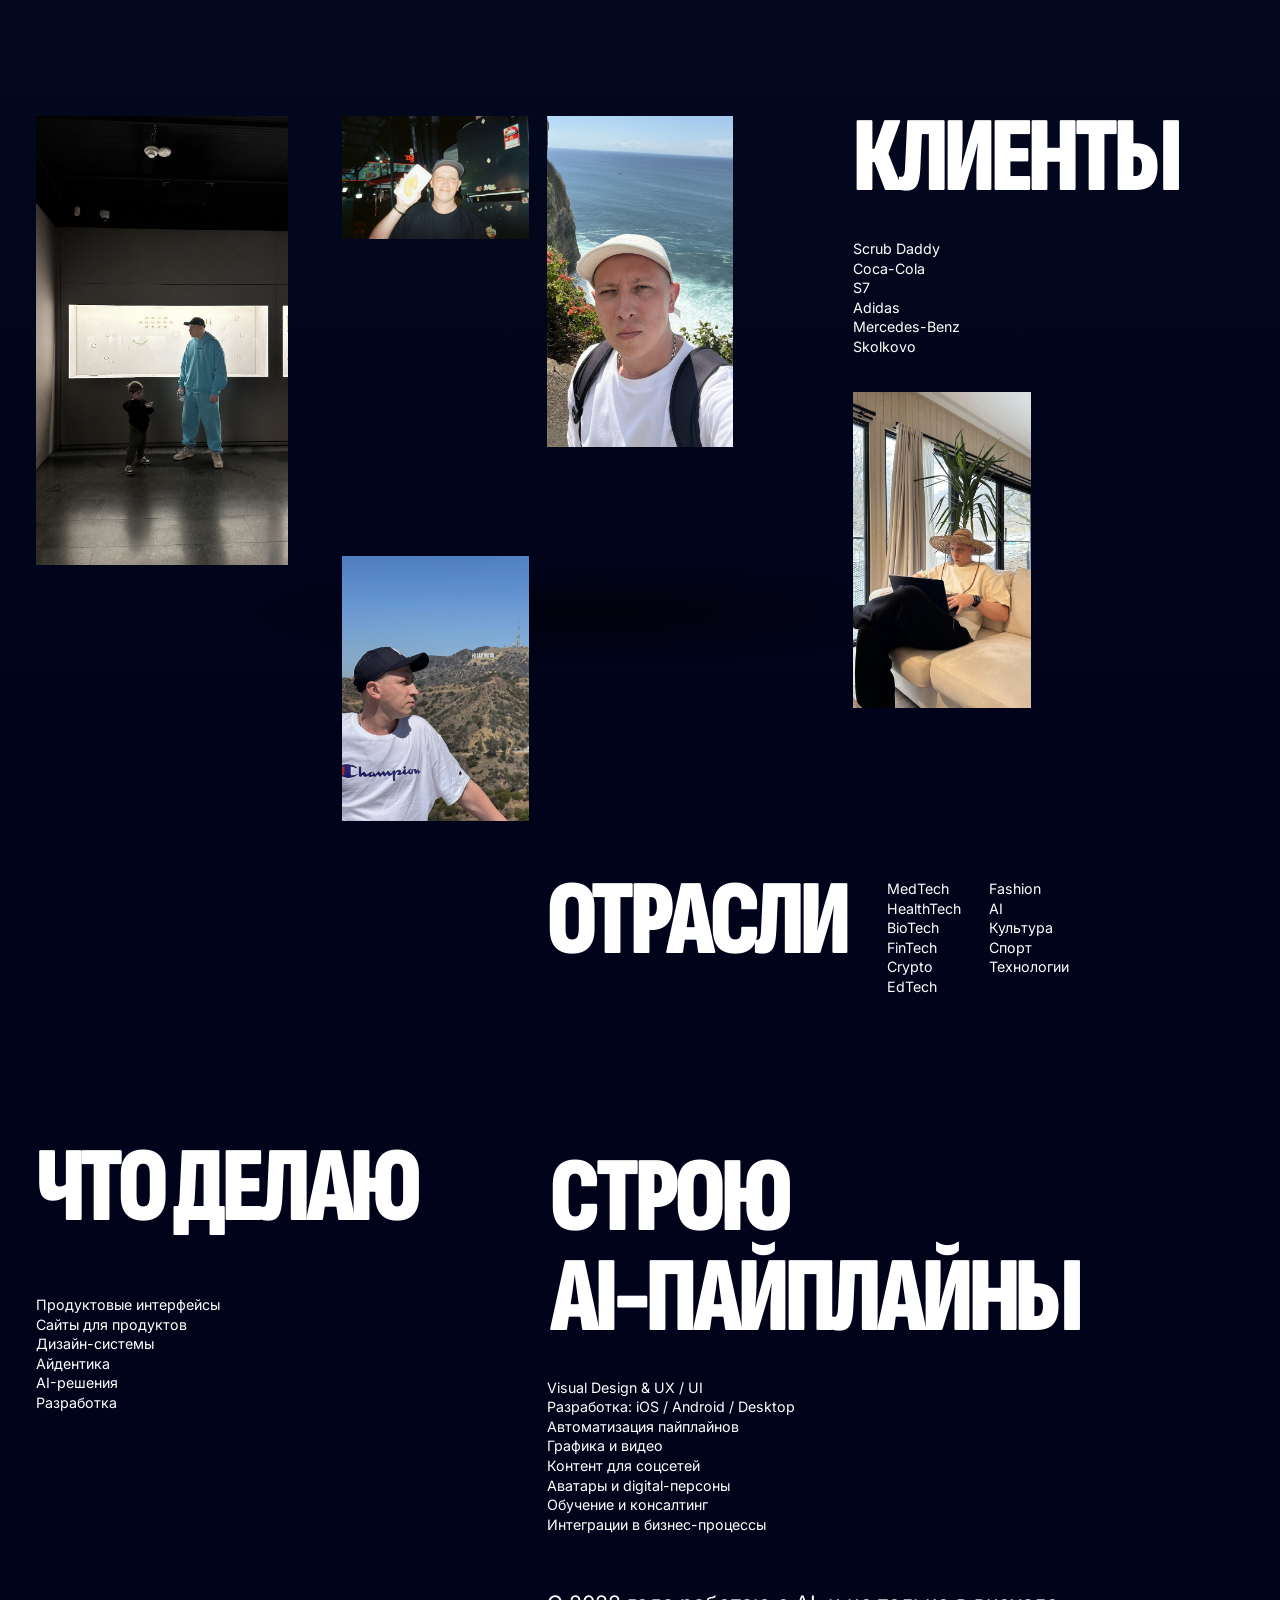
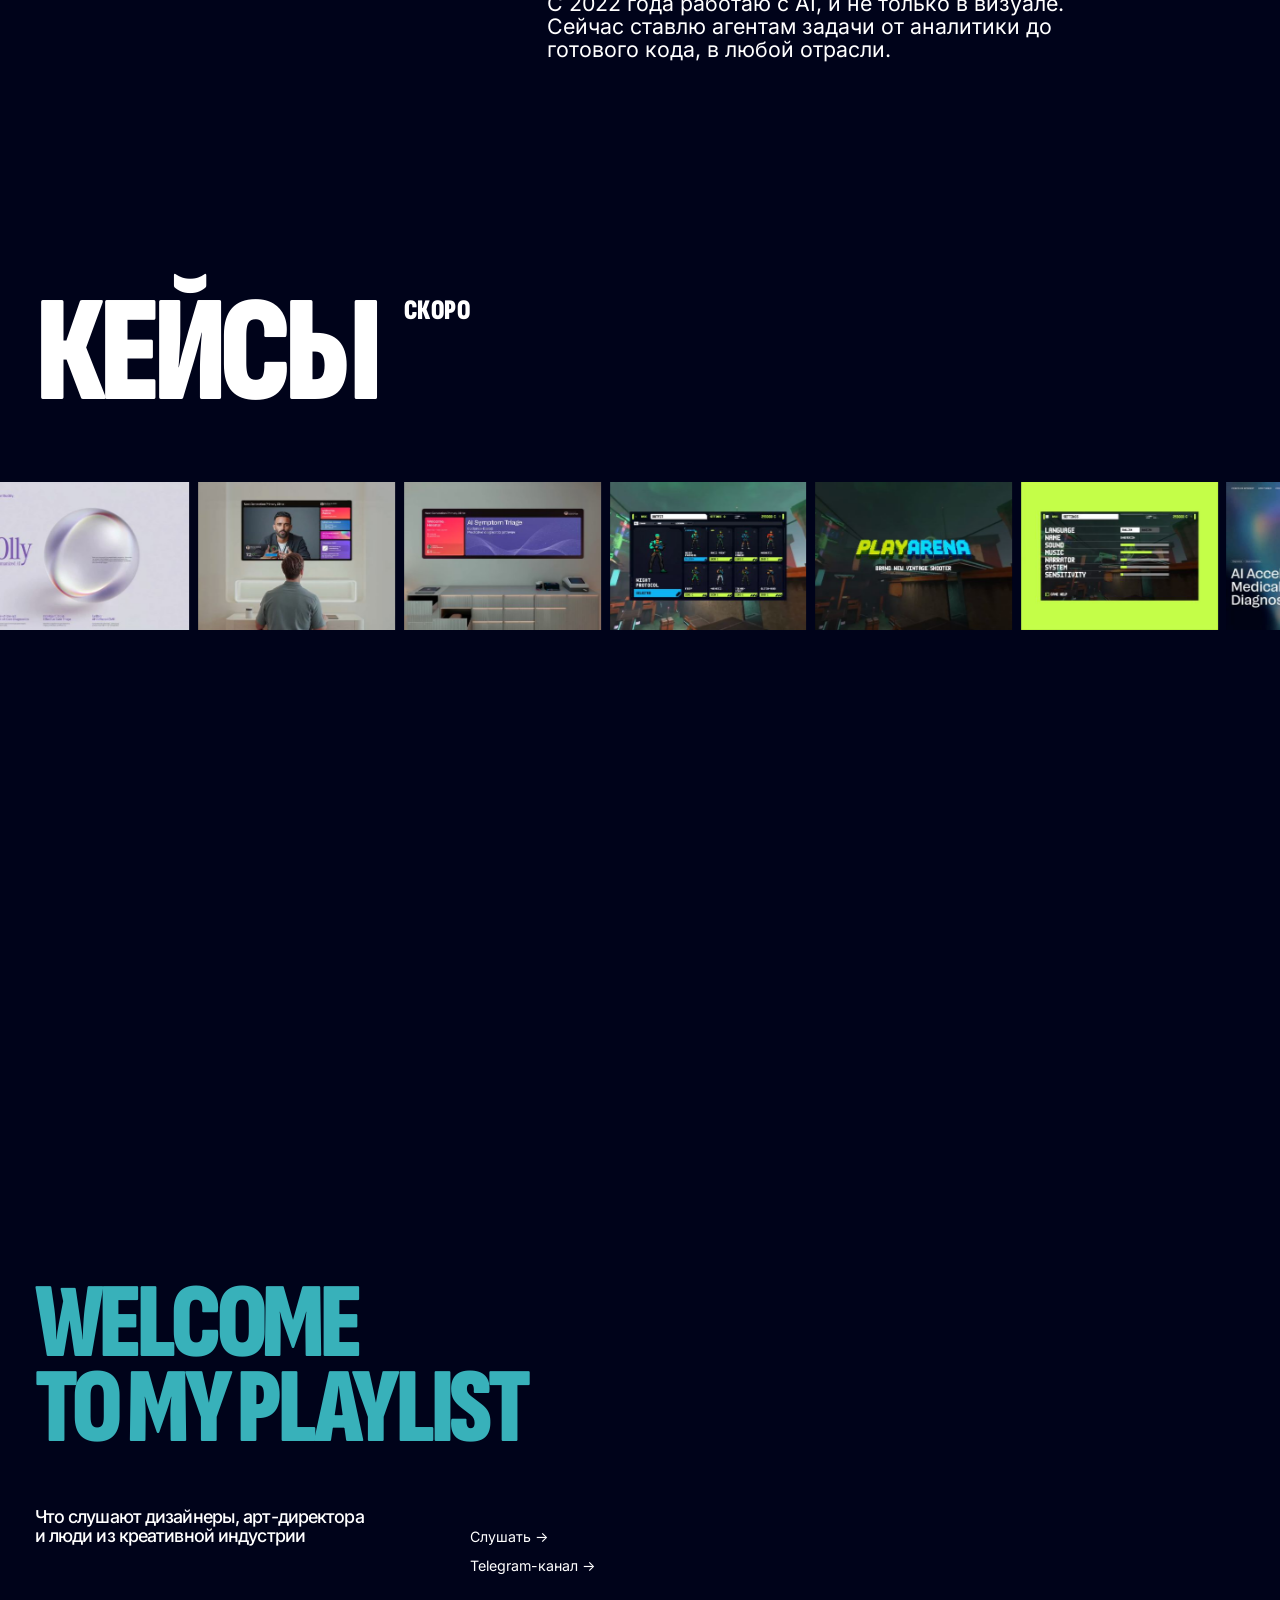
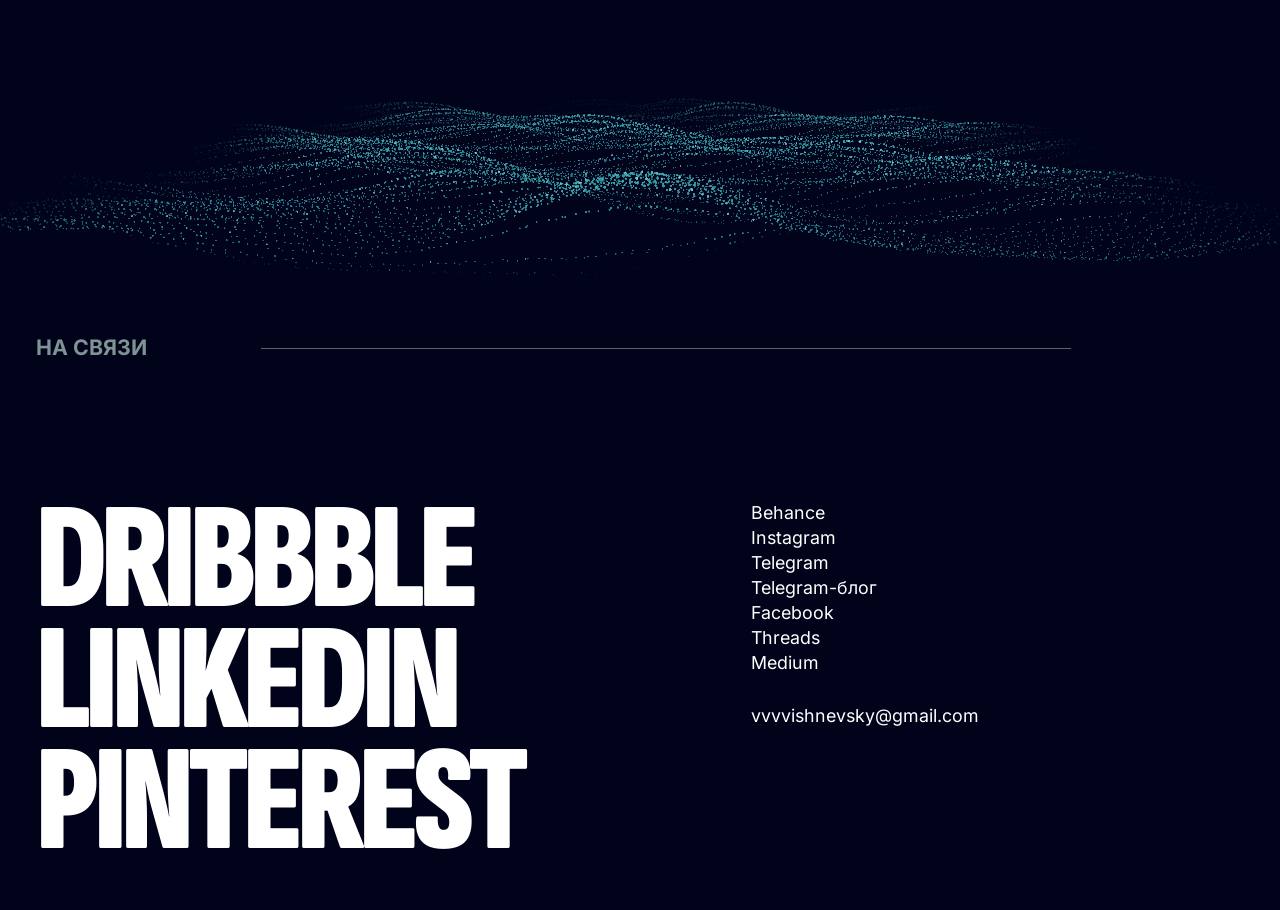
==== commit 5402995f: "Поднять e-mail под контакты и сократить нижний отступ" ====
--- a/ru/index.html
+++ b/ru/index.html
@@ -42,7 +42,7 @@
 <link rel="preload" href="/assets/fonts/inter-latin-400-normal.woff2" as="font" type="font/woff2" crossorigin>
 <link rel="preload" href="/assets/fonts/sofia-sans-extra-condensed-cyrillic-900-normal.woff2" as="font" type="font/woff2" crossorigin>
 <link rel="preload" href="/assets/fonts/inter-cyrillic-400-normal.woff2" as="font" type="font/woff2" crossorigin>
-<link rel="stylesheet" href="/css/style.css?v=dd38f571">
+<link rel="stylesheet" href="/css/style.css?v=b3f7d9e9">
 <script data-3d="/js/figure-data.js?v=261bc2f8 /js/wall-data.js?v=6cd84416 /js/figure.js?v=a5abab51">
 /* the figure: it starts only where a WebGL2 context really opens and the network is not a slow one; there its files start loading at once
    (as preloads; js/boot3d.js runs them) and the slot stays empty until the particles assemble. On a 3G line the wall is left out,
--- a/css/style.css
+++ b/css/style.css
@@ -1,6 +1,6 @@
 /* ==========================================================================
    Lovely&Friendly — Oleg Vishnevsky
-   Source: Figma um3kUuxAgxj4r5mFgmP43F, frames 2775:16 (EN) and 2788:16 (RU), 1440 × 6550
+   Source: Figma um3kUuxAgxj4r5mFgmP43F, frames 2775:16 (EN) and 2788:16 (RU), 1440 × 6424
    Desktop (≥ 1080px): poster layout, every coordinate is the Figma value × --u
    Mobile / tablet (< 1080px): flow layout over the same particle figure
    The particle figure and wall are drawn by js/figure.js into .figure-slot and .plate
@@ -365,7 +365,7 @@
    Desktop poster: Figma coordinates
    ========================================================================== */
 @media (min-width: 1080px) {
-  .poster { height: calc(var(--u) * 6550); }
+  .poster { height: calc(var(--u) * 6424); }
   .poster > section > *,
   .poster > footer > * { position: absolute; }
 
@@ -414,7 +414,7 @@
   .contact__line { position: absolute; left: calc(var(--u) * 253); top: calc(var(--u) * 13); width: calc(var(--u) * 911); }
   .contact__big { left: calc(var(--u) * 41); top: calc(var(--u) * 5964); }
   .contact__small { left: calc(var(--u) * 845); top: calc(var(--u) * 5964); }
-  .contact__mail { left: calc(var(--u) * 845); top: calc(var(--u) * 6470); }
+  .contact__mail { left: calc(var(--u) * 845); top: calc(var(--u) * 6192); }
 }
 
 /* ==========================================================================
@@ -593,7 +593,7 @@
   .contact { grid-template-columns: 58.7fr 41.3fr; column-gap: 0; margin-top: 6vw; }
   .contact__big { grid-column: 1; grid-row: 2 / 4; margin-top: 9vw; }
   .contact__small { grid-column: 2; grid-row: 2; margin-top: 9vw; display: block; line-height: 1.75; }
-  .contact__mail { grid-column: 2; grid-row: 3; align-self: end; margin-top: 0; margin-bottom: 0.9em; line-height: 1.4; }
+  .contact__mail { grid-column: 2; grid-row: 3; align-self: start; margin-top: 2vw; margin-bottom: 0; line-height: 1.4; }
 }
 
 /* narrow tablets: the long rows of the AI list need the whole width, the paragraph steps to the right axis below it */
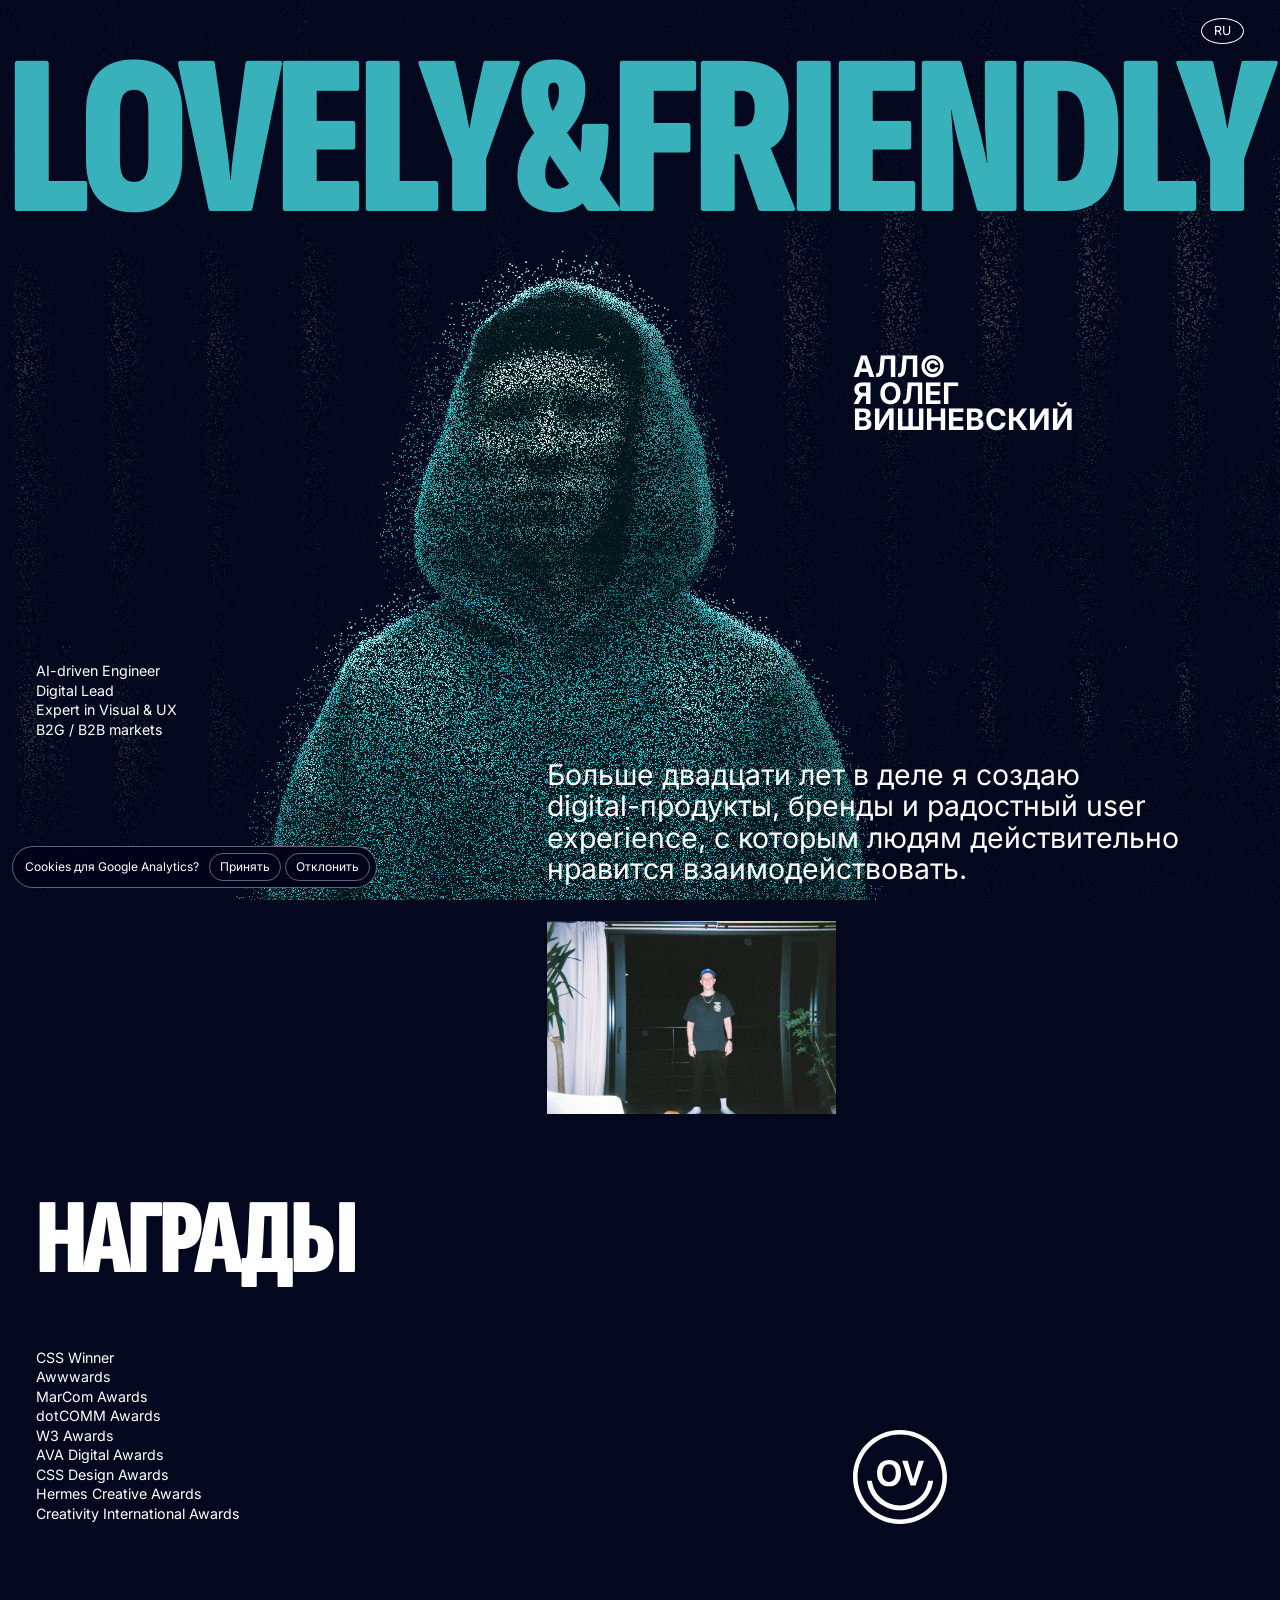
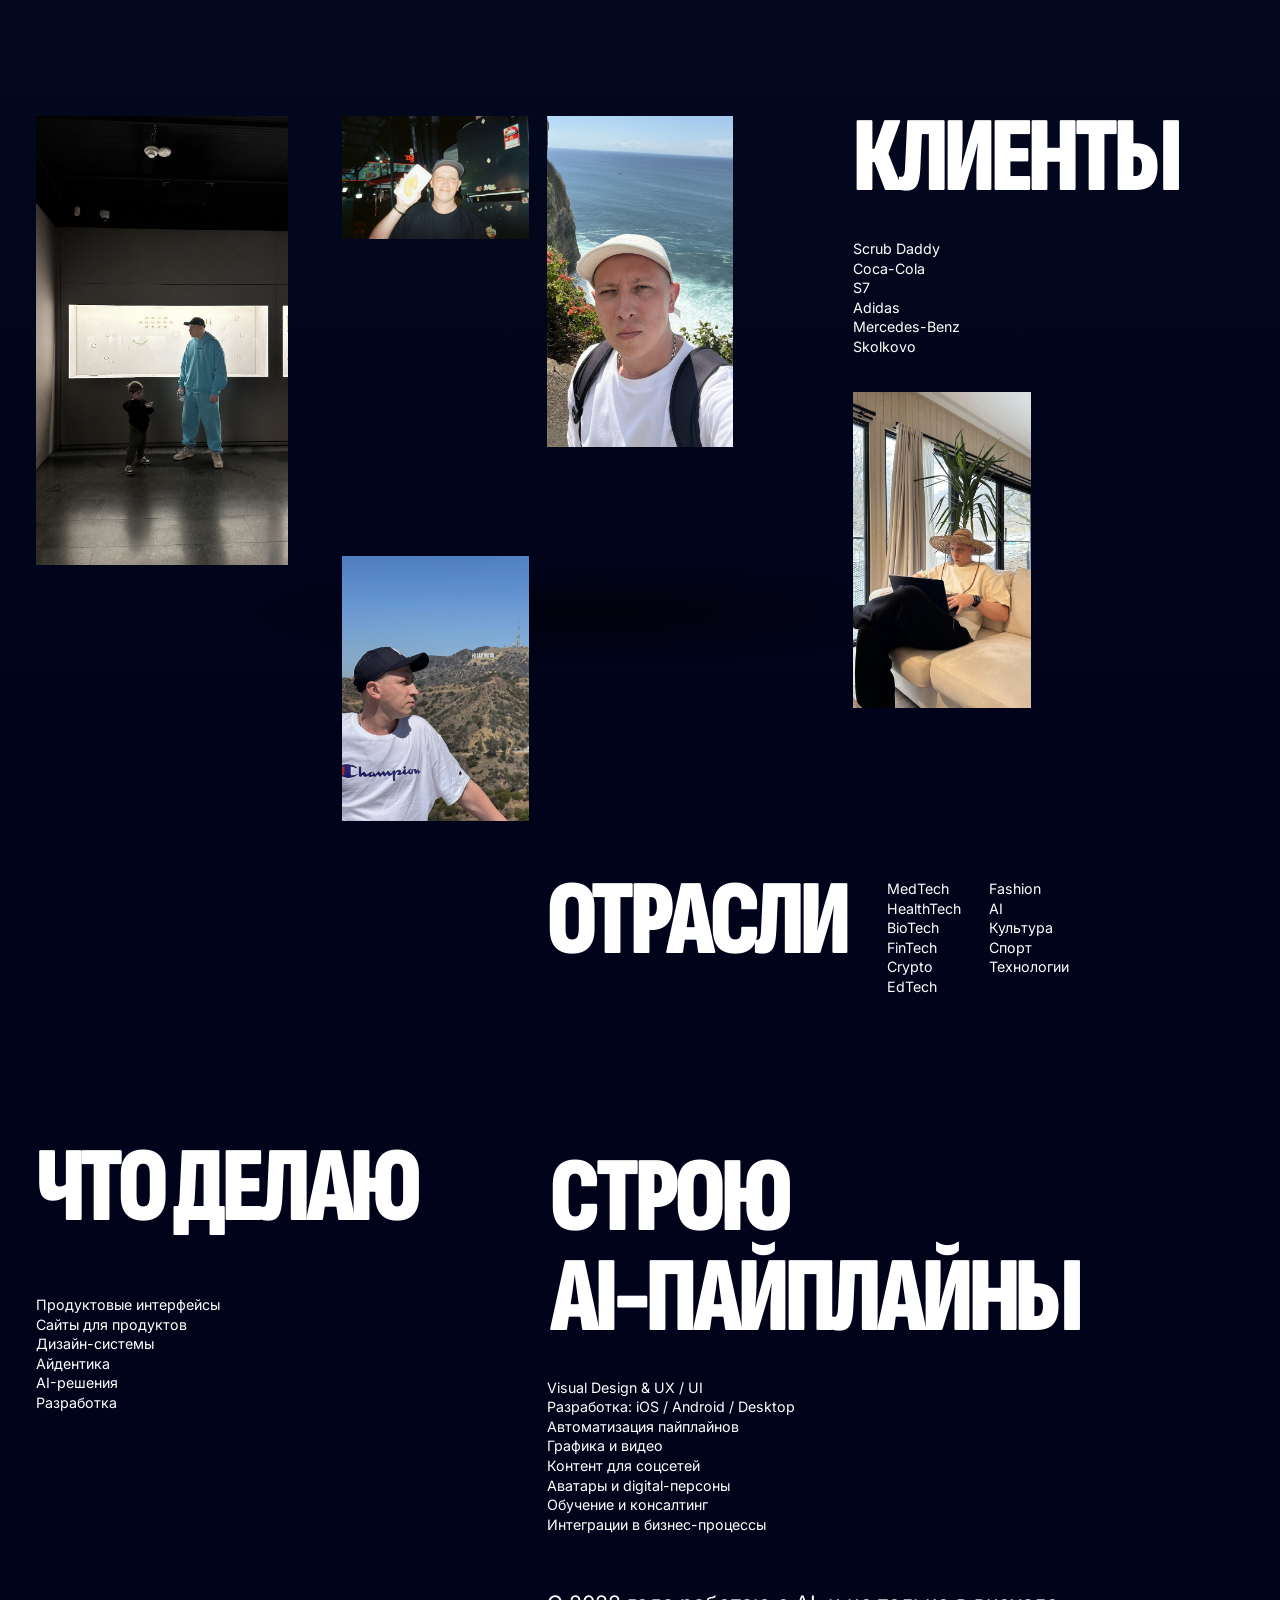
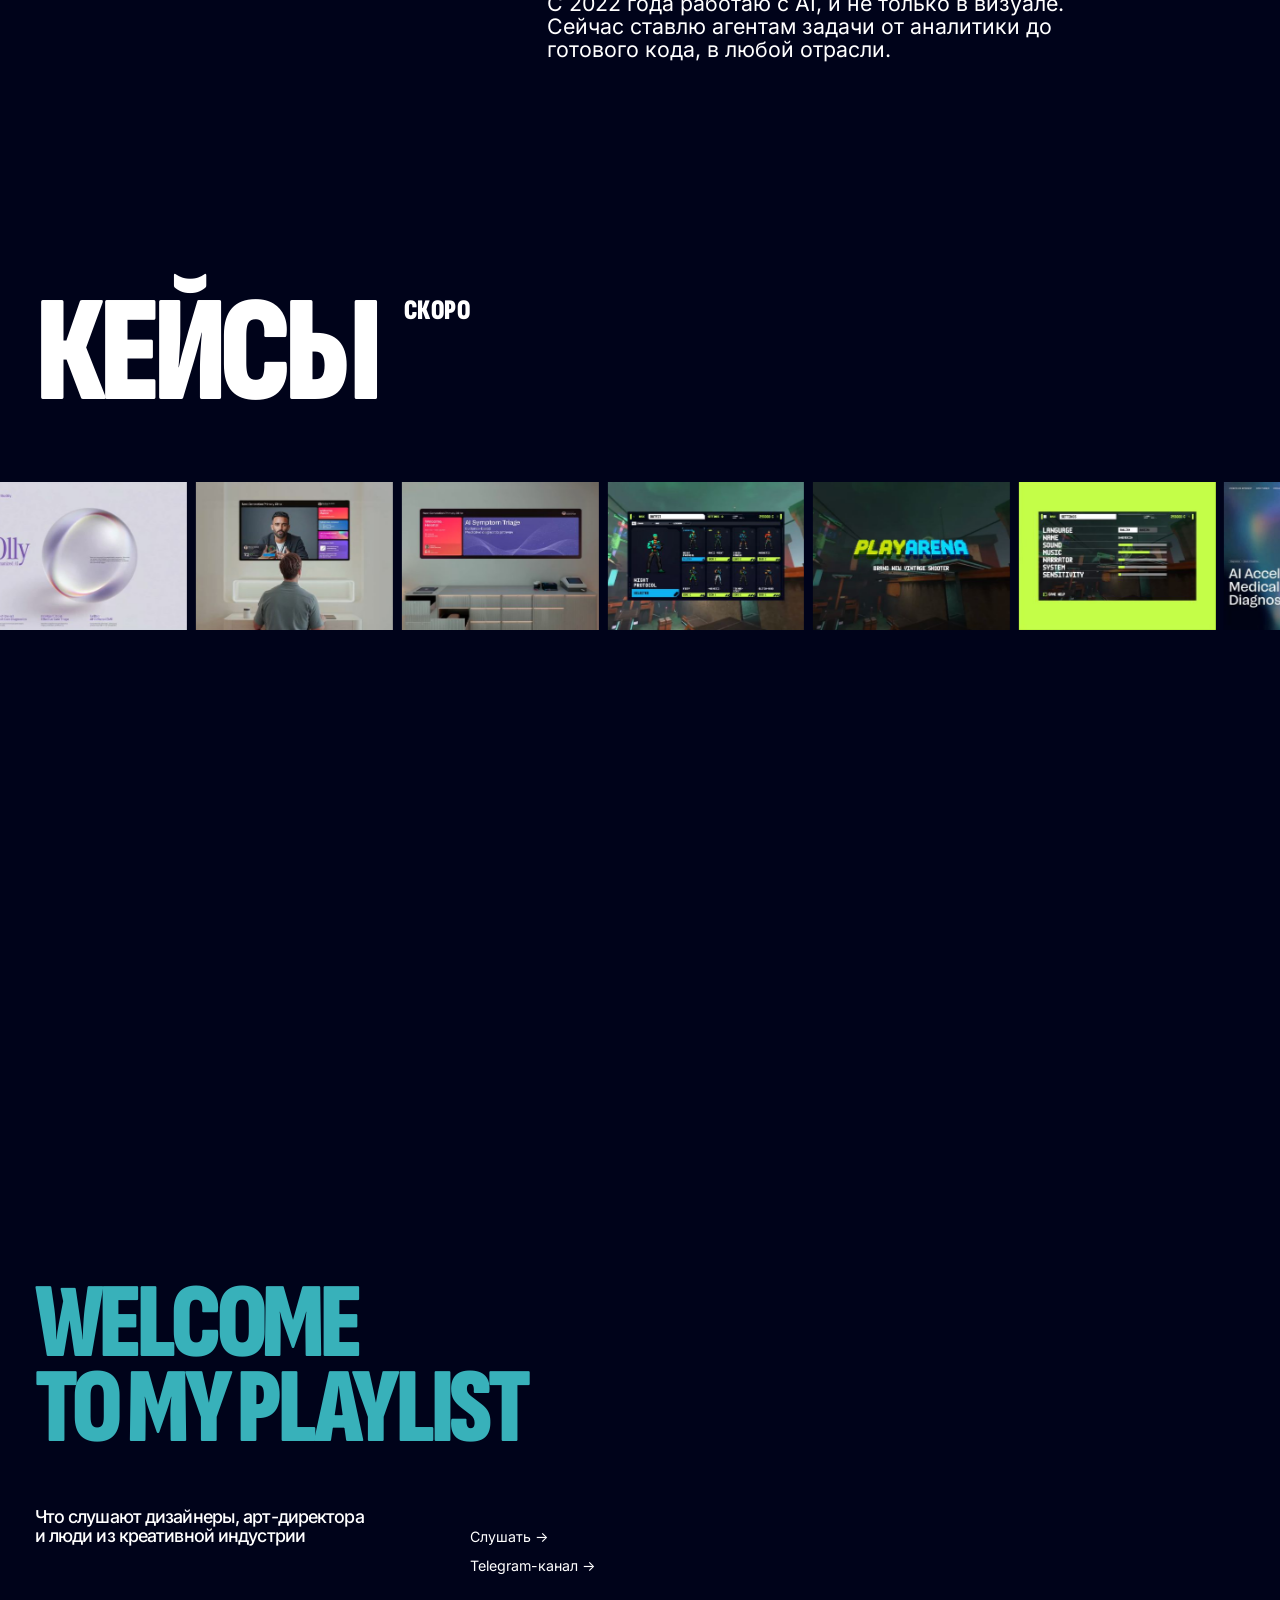
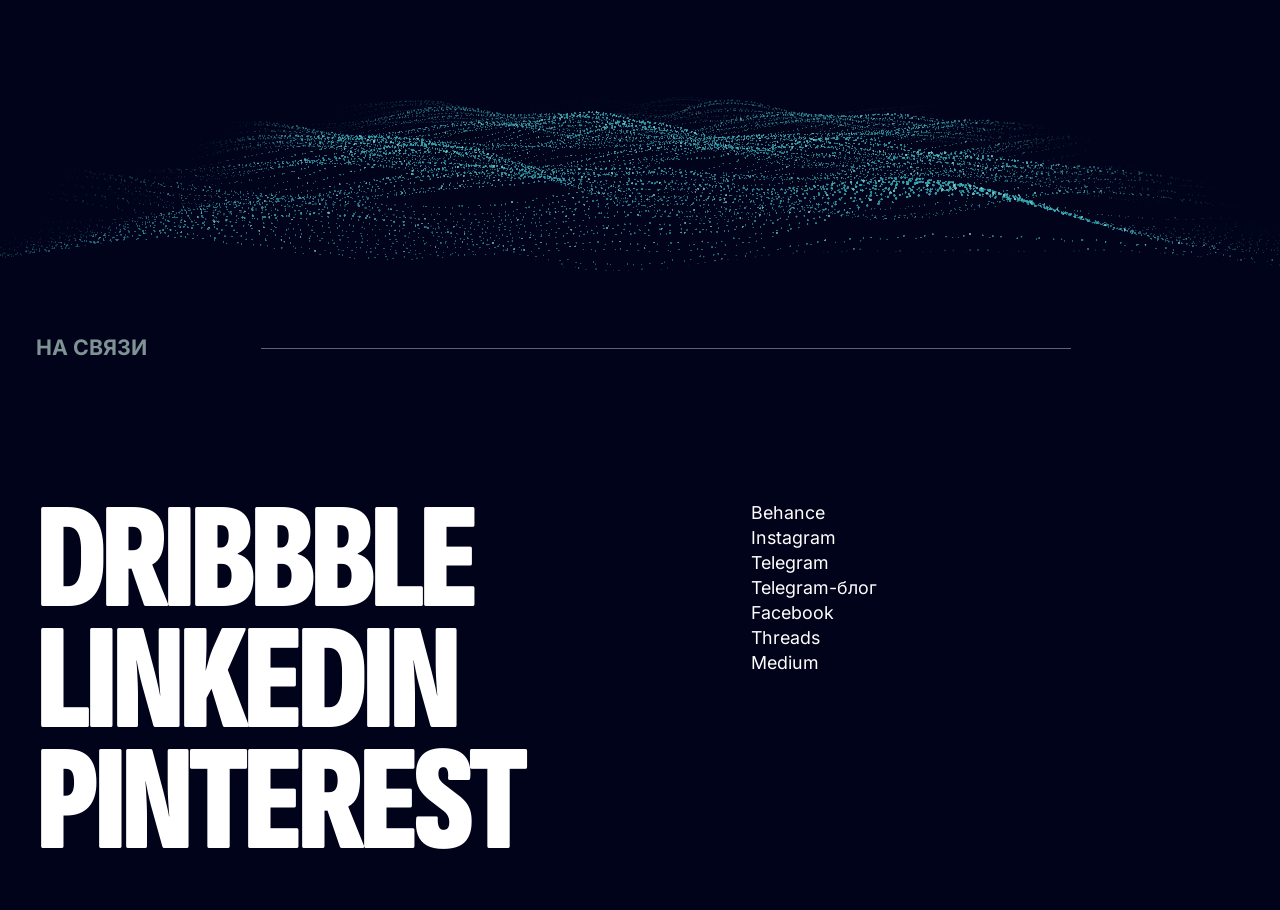
==== commit 2b2fa449: "Выровнять e-mail с Pinterest и сократить нижний отступ" ====
--- a/ru/index.html
+++ b/ru/index.html
@@ -42,7 +42,7 @@
 <link rel="preload" href="/assets/fonts/inter-latin-400-normal.woff2" as="font" type="font/woff2" crossorigin>
 <link rel="preload" href="/assets/fonts/sofia-sans-extra-condensed-cyrillic-900-normal.woff2" as="font" type="font/woff2" crossorigin>
 <link rel="preload" href="/assets/fonts/inter-cyrillic-400-normal.woff2" as="font" type="font/woff2" crossorigin>
-<link rel="stylesheet" href="/css/style.css?v=b3f7d9e9">
+<link rel="stylesheet" href="/css/style.css?v=286037d7">
 <script data-3d="/js/figure-data.js?v=261bc2f8 /js/wall-data.js?v=6cd84416 /js/figure.js?v=a5abab51">
 /* the figure: it starts only where a WebGL2 context really opens and the network is not a slow one; there its files start loading at once
    (as preloads; js/boot3d.js runs them) and the slot stays empty until the particles assemble. On a 3G line the wall is left out,
--- a/css/style.css
+++ b/css/style.css
@@ -414,7 +414,7 @@
   .contact__line { position: absolute; left: calc(var(--u) * 253); top: calc(var(--u) * 13); width: calc(var(--u) * 911); }
   .contact__big { left: calc(var(--u) * 41); top: calc(var(--u) * 5964); }
   .contact__small { left: calc(var(--u) * 845); top: calc(var(--u) * 5964); }
-  .contact__mail { left: calc(var(--u) * 845); top: calc(var(--u) * 6192); }
+  .contact__mail { left: calc(var(--u) * 845); top: calc(var(--u) * 6344); }
 }
 
 /* ==========================================================================
@@ -593,7 +593,7 @@
   .contact { grid-template-columns: 58.7fr 41.3fr; column-gap: 0; margin-top: 6vw; }
   .contact__big { grid-column: 1; grid-row: 2 / 4; margin-top: 9vw; }
   .contact__small { grid-column: 2; grid-row: 2; margin-top: 9vw; display: block; line-height: 1.75; }
-  .contact__mail { grid-column: 2; grid-row: 3; align-self: start; margin-top: 2vw; margin-bottom: 0; line-height: 1.4; }
+  .contact__mail { grid-column: 2; grid-row: 3; align-self: end; margin-top: 0; margin-bottom: 0; line-height: 1.4; }
 }
 
 /* narrow tablets: the long rows of the AI list need the whole width, the paragraph steps to the right axis below it */
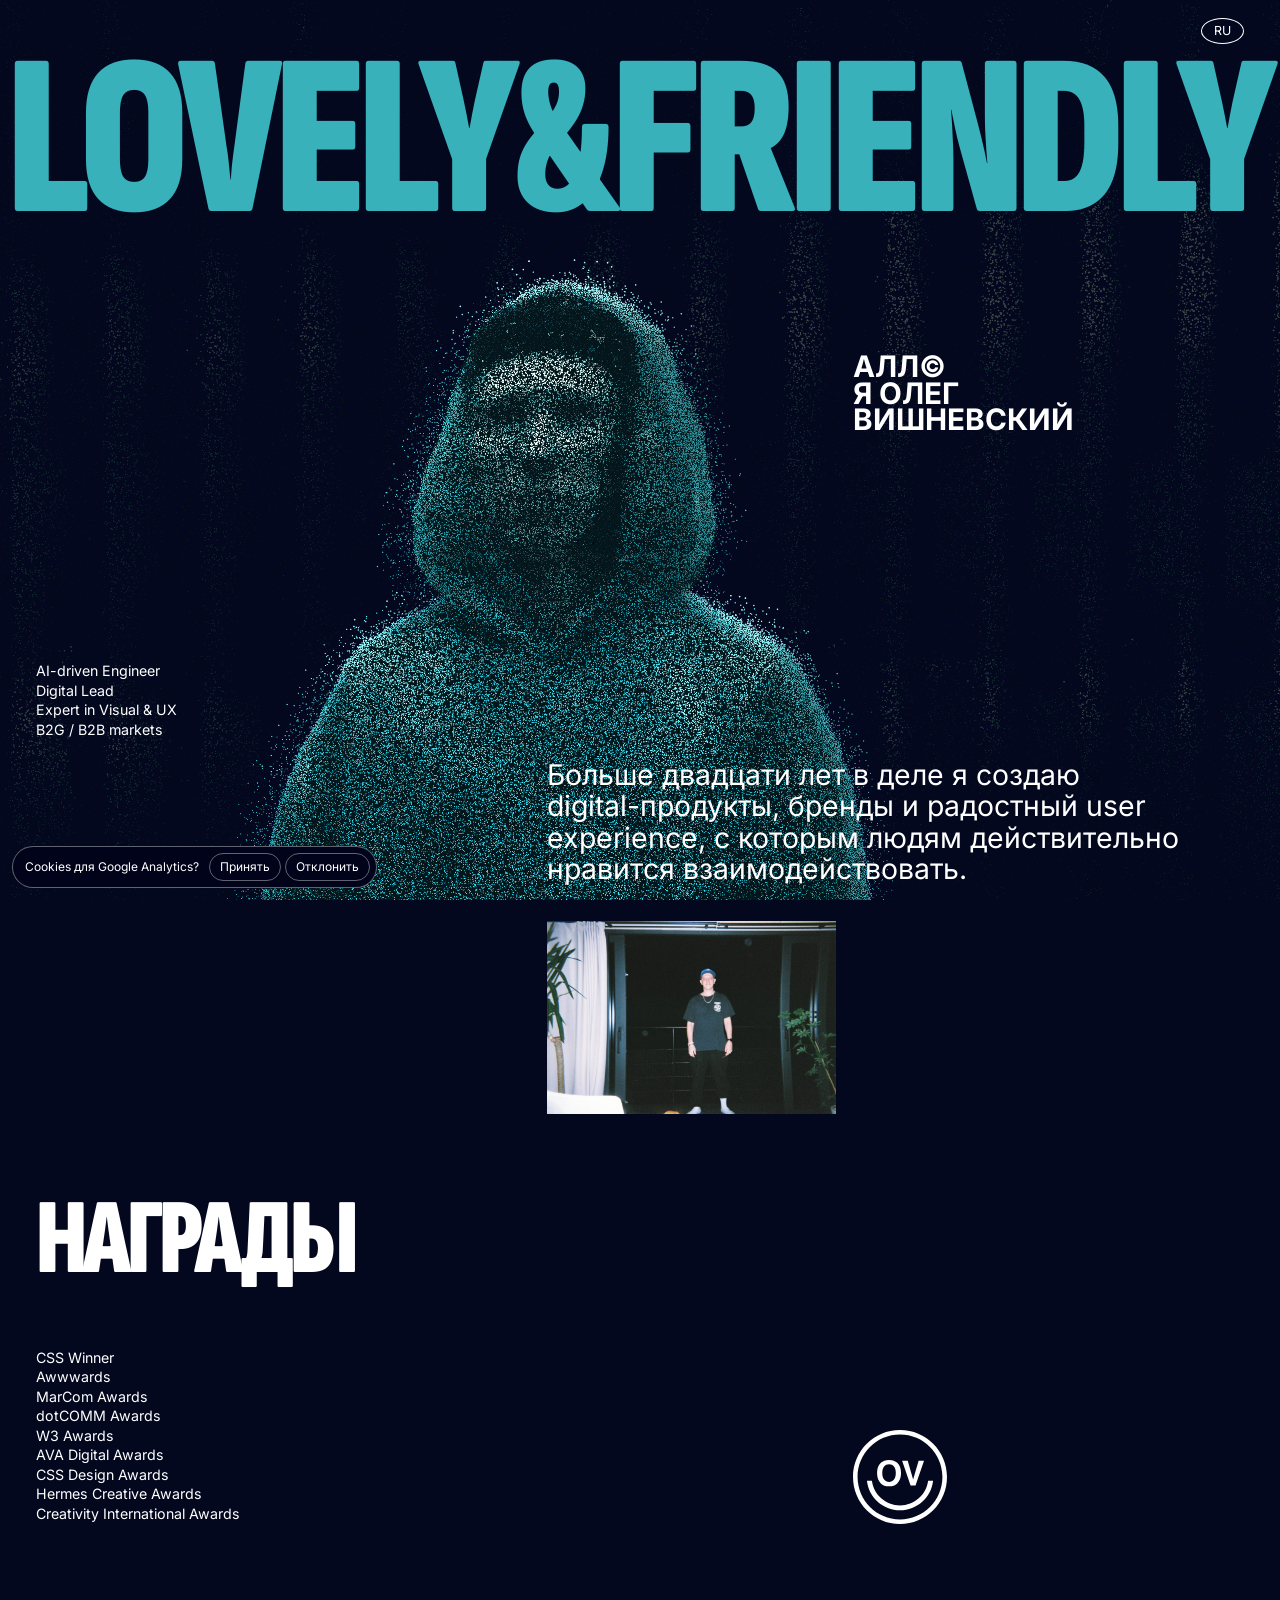
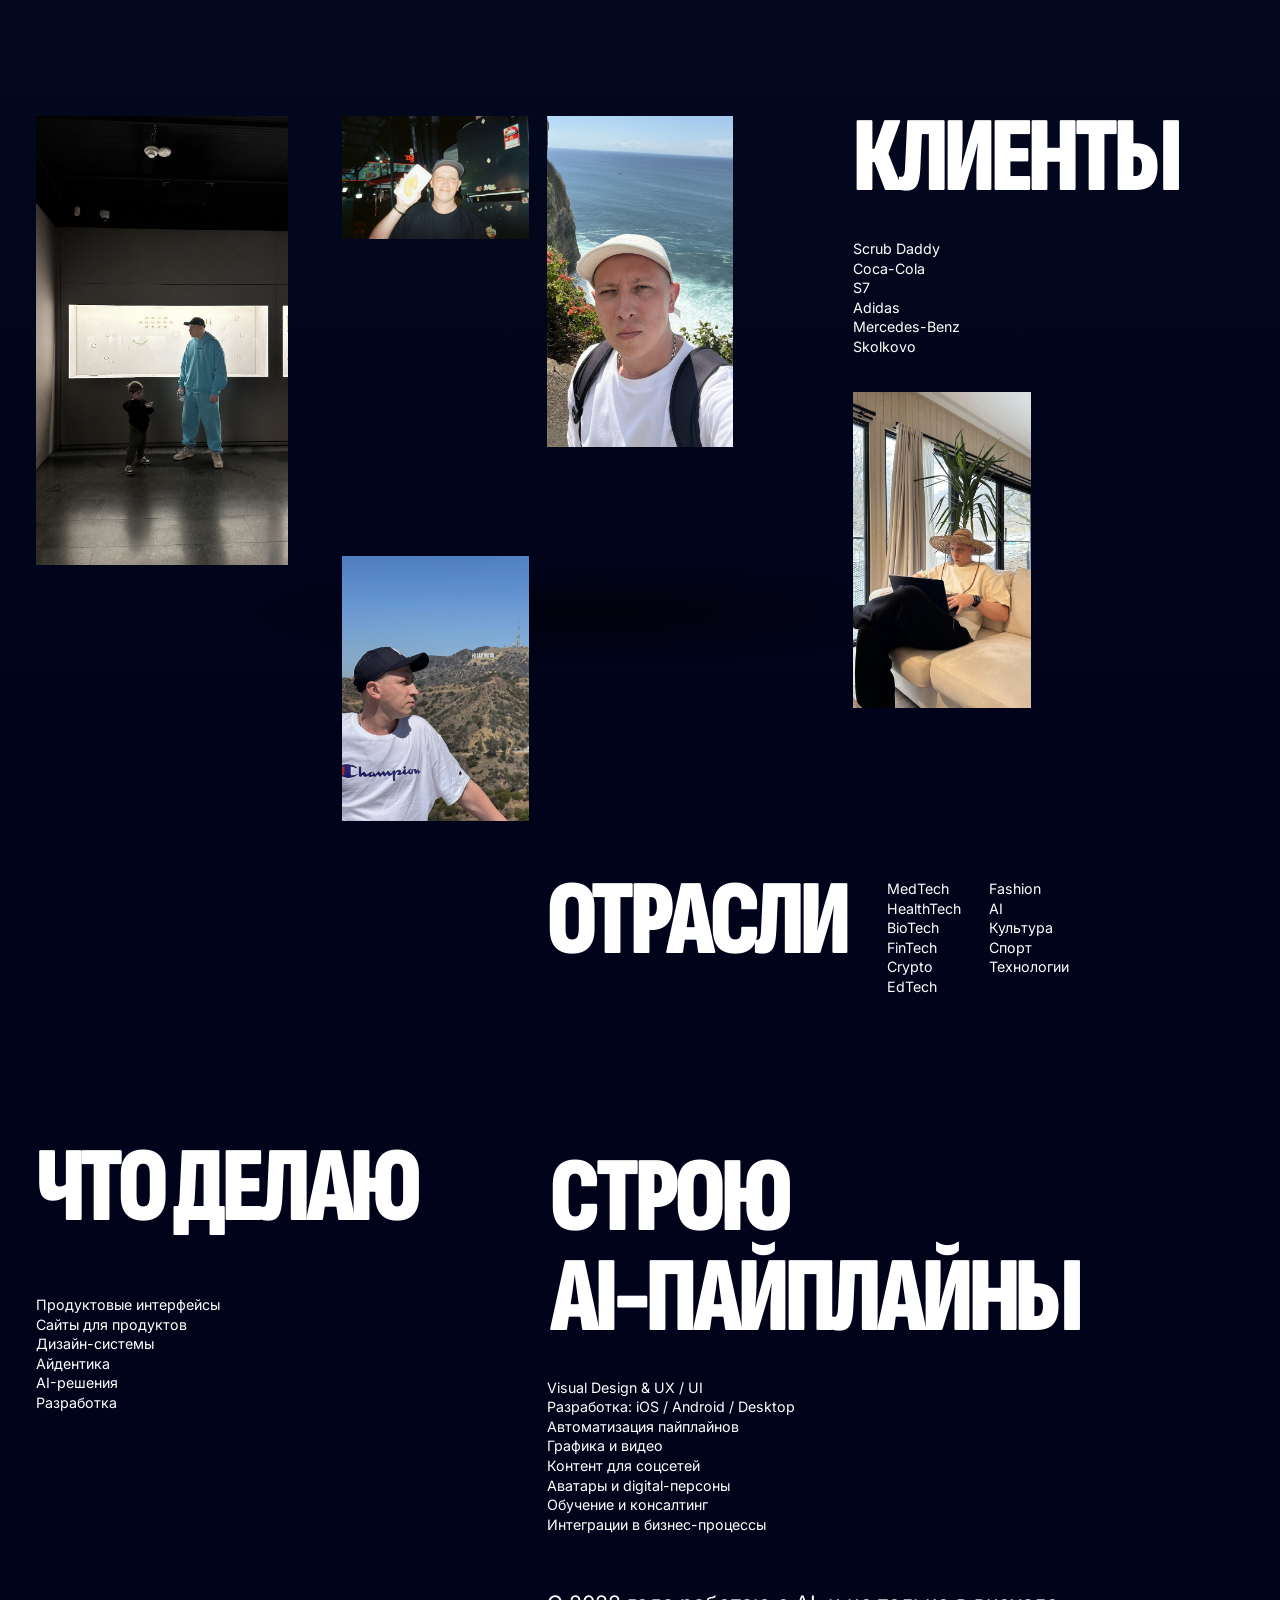
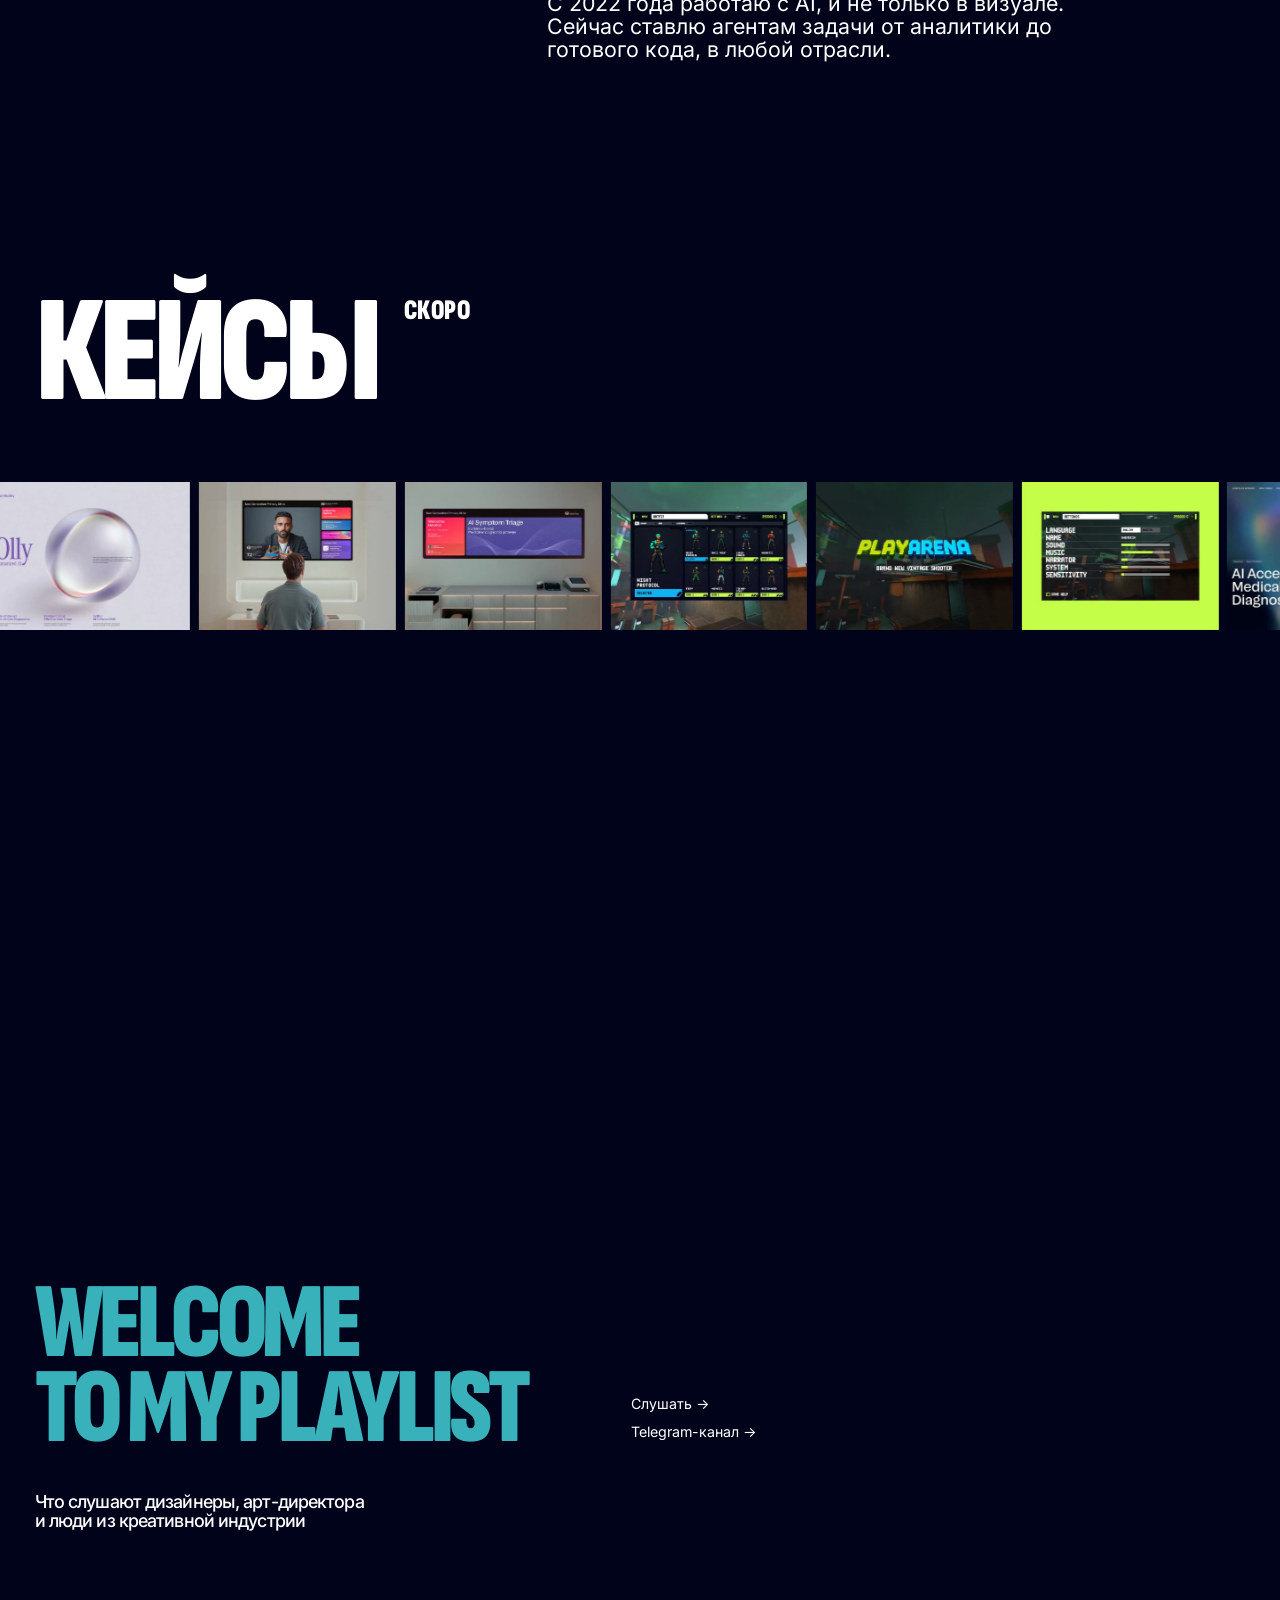
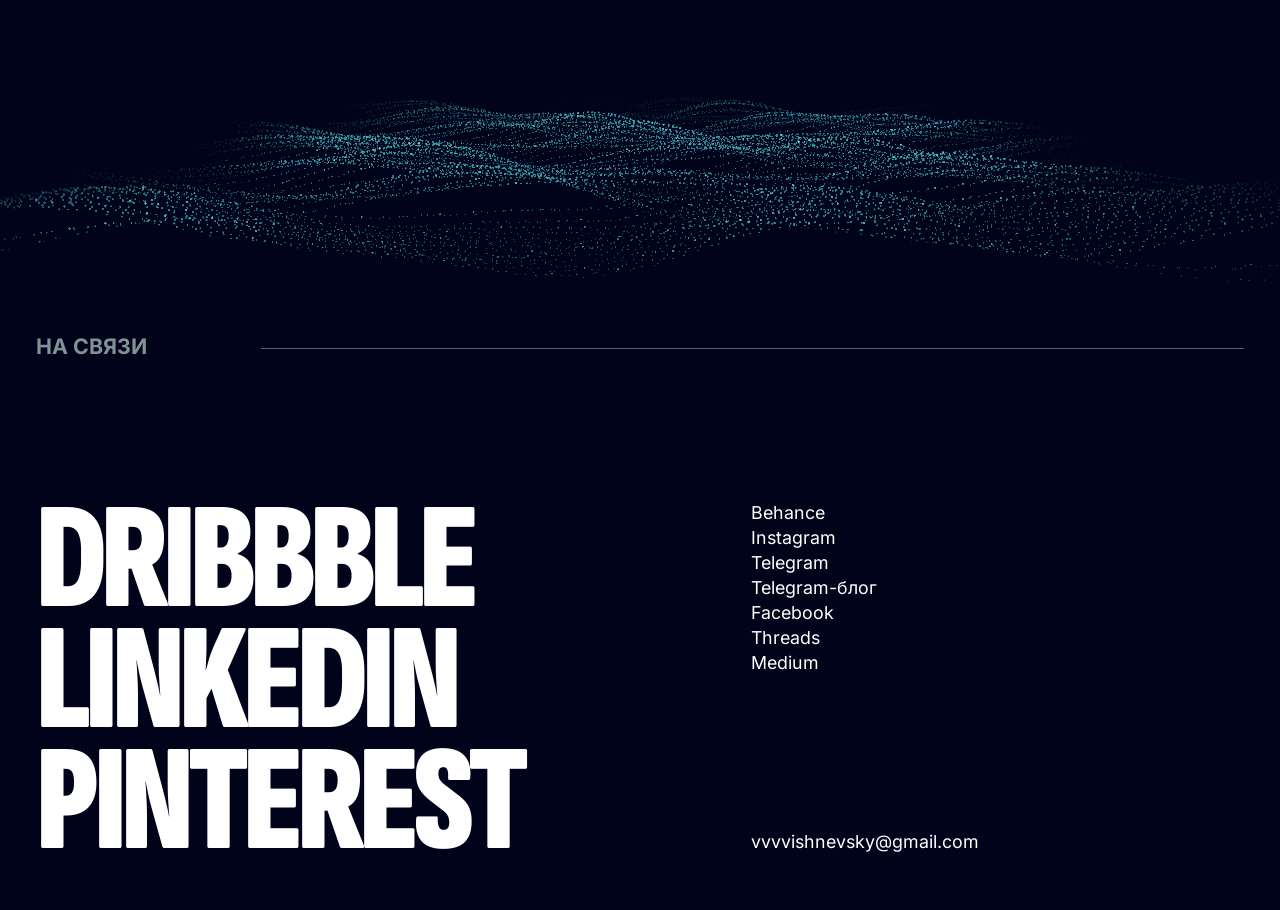
==== commit 99e79182: "Синхронизировать плейлист и контакты с обновленной Figma" ====
--- a/ru/index.html
+++ b/ru/index.html
@@ -42,7 +42,7 @@
 <link rel="preload" href="/assets/fonts/inter-latin-400-normal.woff2" as="font" type="font/woff2" crossorigin>
 <link rel="preload" href="/assets/fonts/sofia-sans-extra-condensed-cyrillic-900-normal.woff2" as="font" type="font/woff2" crossorigin>
 <link rel="preload" href="/assets/fonts/inter-cyrillic-400-normal.woff2" as="font" type="font/woff2" crossorigin>
-<link rel="stylesheet" href="/css/style.css?v=286037d7">
+<link rel="stylesheet" href="/css/style.css?v=59c81881">
 <script data-3d="/js/figure-data.js?v=261bc2f8 /js/wall-data.js?v=6cd84416 /js/figure.js?v=a5abab51">
 /* the figure: it starts only where a WebGL2 context really opens and the network is not a slow one; there its files start loading at once
    (as preloads; js/boot3d.js runs them) and the slot stays empty until the particles assemble. On a 3G line the wall is left out,
--- a/css/style.css
+++ b/css/style.css
@@ -406,15 +406,15 @@
 
   .pl__canvas { left: 50%; top: calc(var(--u) * 5290); width: 100vw; margin-left: -50vw; height: calc(var(--u) * 470); }
   .pl__h { left: calc(var(--u) * 39); top: calc(var(--u) * 5042); }
-  .pl__desc { left: calc(var(--u) * 39); top: calc(var(--u) * 5295); }
-  .pl__listen { left: calc(var(--u) * 529); top: calc(var(--u) * 5318); }
-  .pl__tg { left: calc(var(--u) * 529); top: calc(var(--u) * 5350); }
-
-  .contact__label { left: calc(var(--u) * 41); top: calc(var(--u) * 5778); width: calc(var(--u) * 1164); }
-  .contact__line { position: absolute; left: calc(var(--u) * 253); top: calc(var(--u) * 13); width: calc(var(--u) * 911); }
+  .pl__desc { left: calc(var(--u) * 39); top: calc(var(--u) * 5278); }
+  .pl__listen { left: calc(var(--u) * 710); top: calc(var(--u) * 5168); }
+  .pl__tg { left: calc(var(--u) * 710); top: calc(var(--u) * 5200); }
+
+  .contact__label { left: calc(var(--u) * 41); top: calc(var(--u) * 5777); width: calc(var(--u) * 1359); }
+  .contact__line { position: absolute; left: calc(var(--u) * 253); top: calc(var(--u) * 15); width: calc(var(--u) * 1106); }
   .contact__big { left: calc(var(--u) * 41); top: calc(var(--u) * 5964); }
   .contact__small { left: calc(var(--u) * 845); top: calc(var(--u) * 5964); }
-  .contact__mail { left: calc(var(--u) * 845); top: calc(var(--u) * 6344); }
+  .contact__mail { left: calc(var(--u) * 845); top: calc(var(--u) * 6334); }
 }
 
 /* ==========================================================================
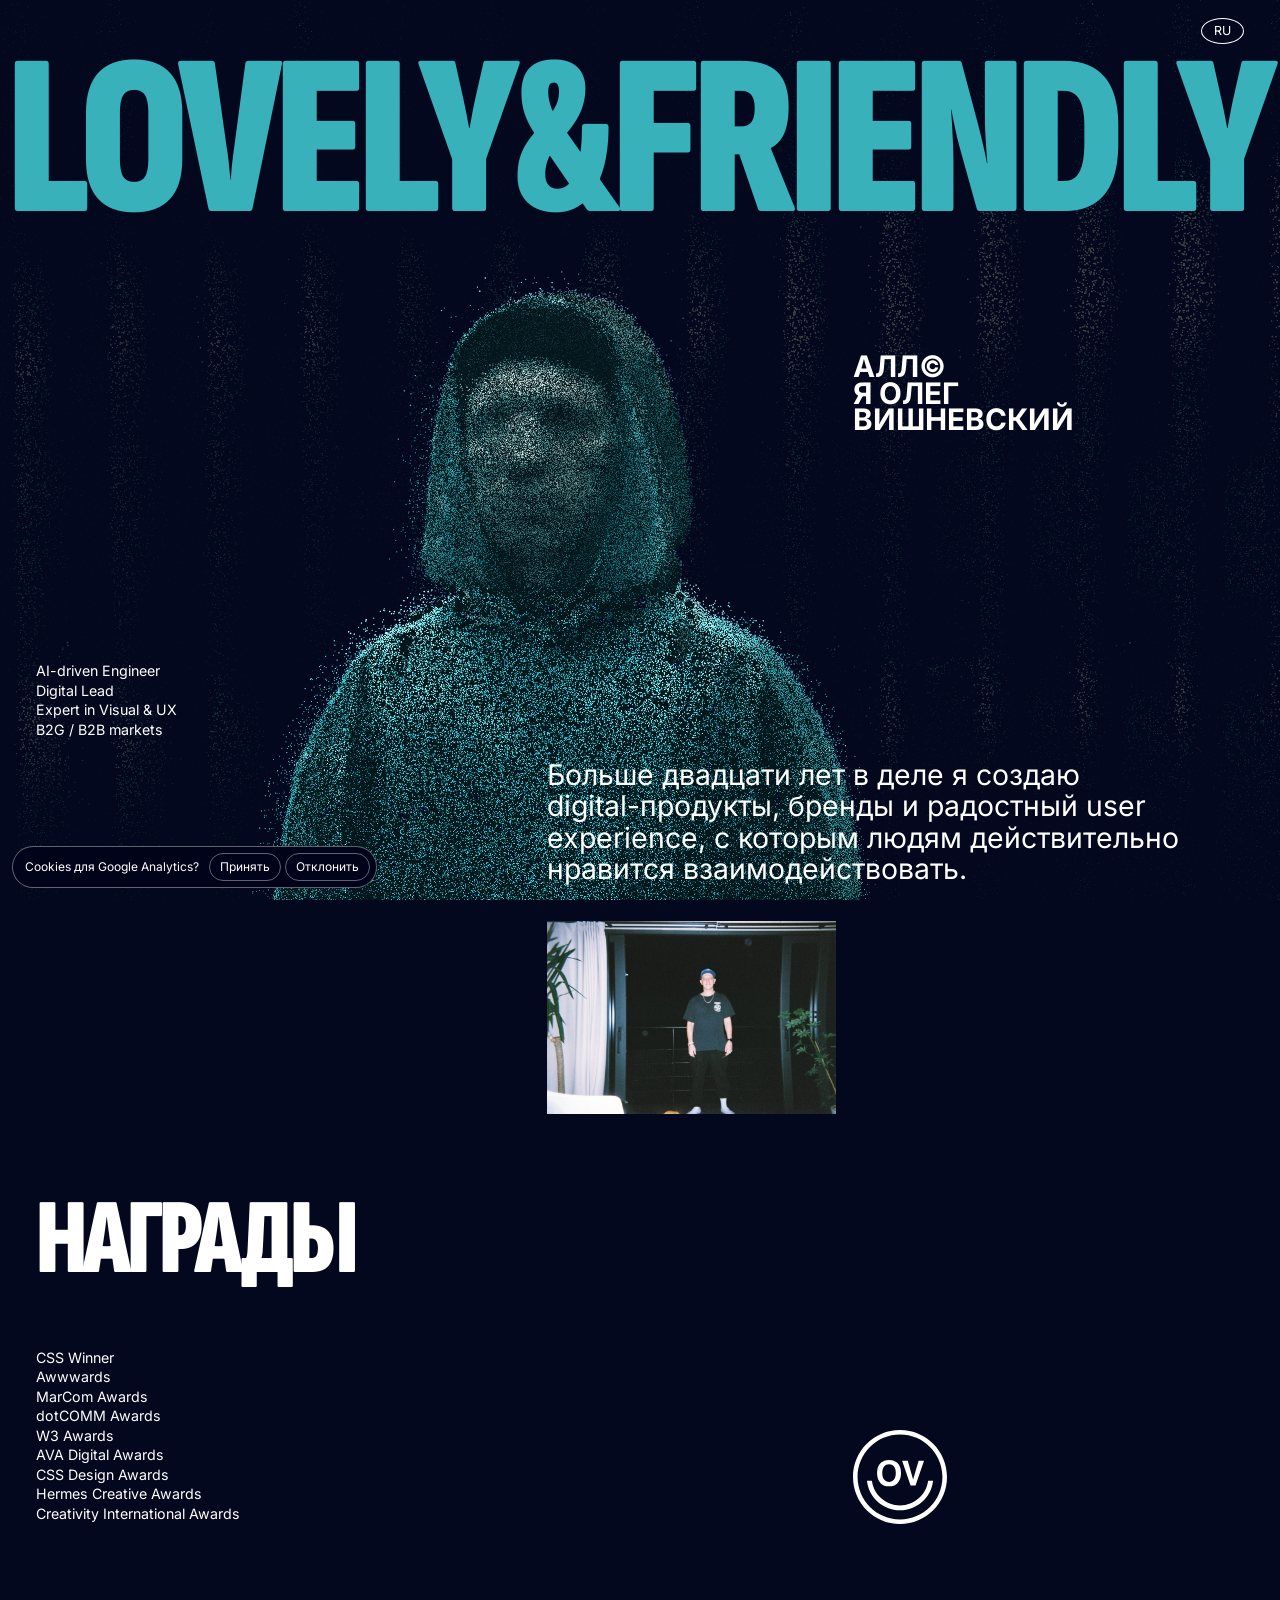
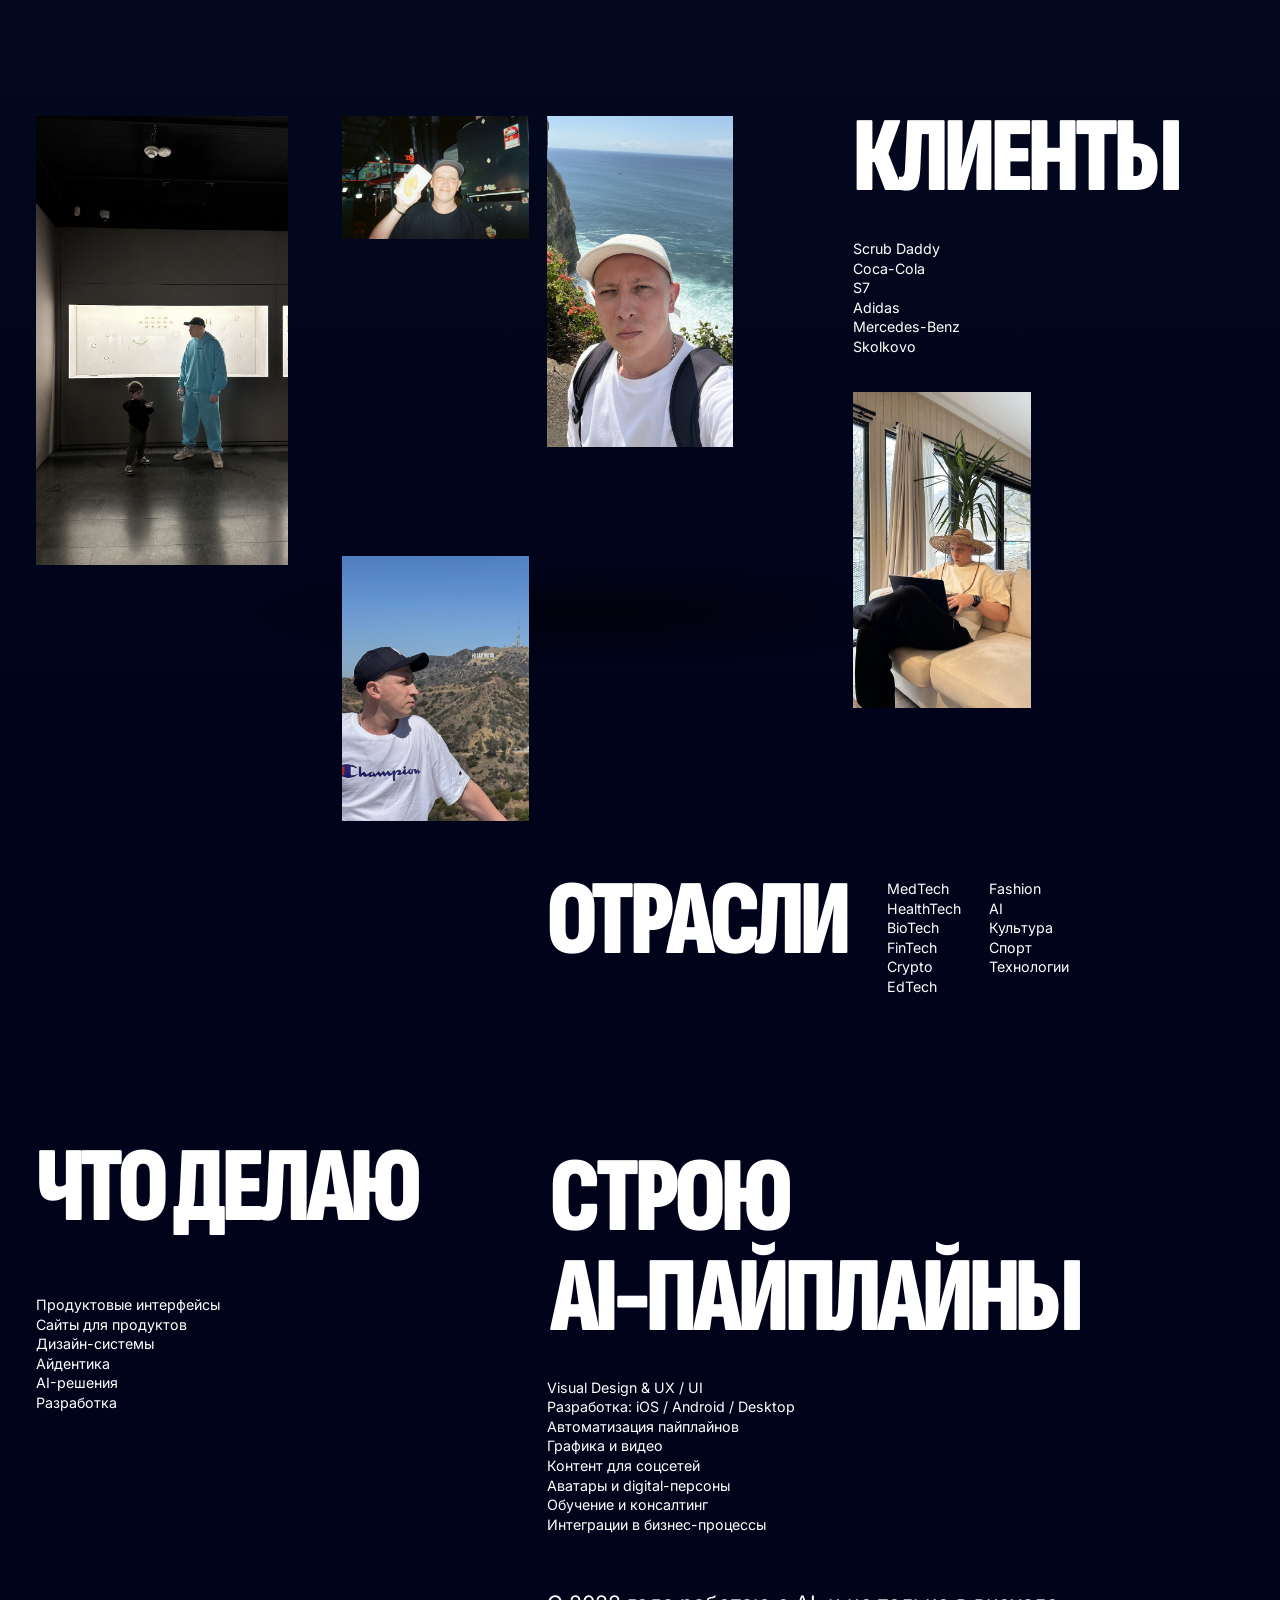
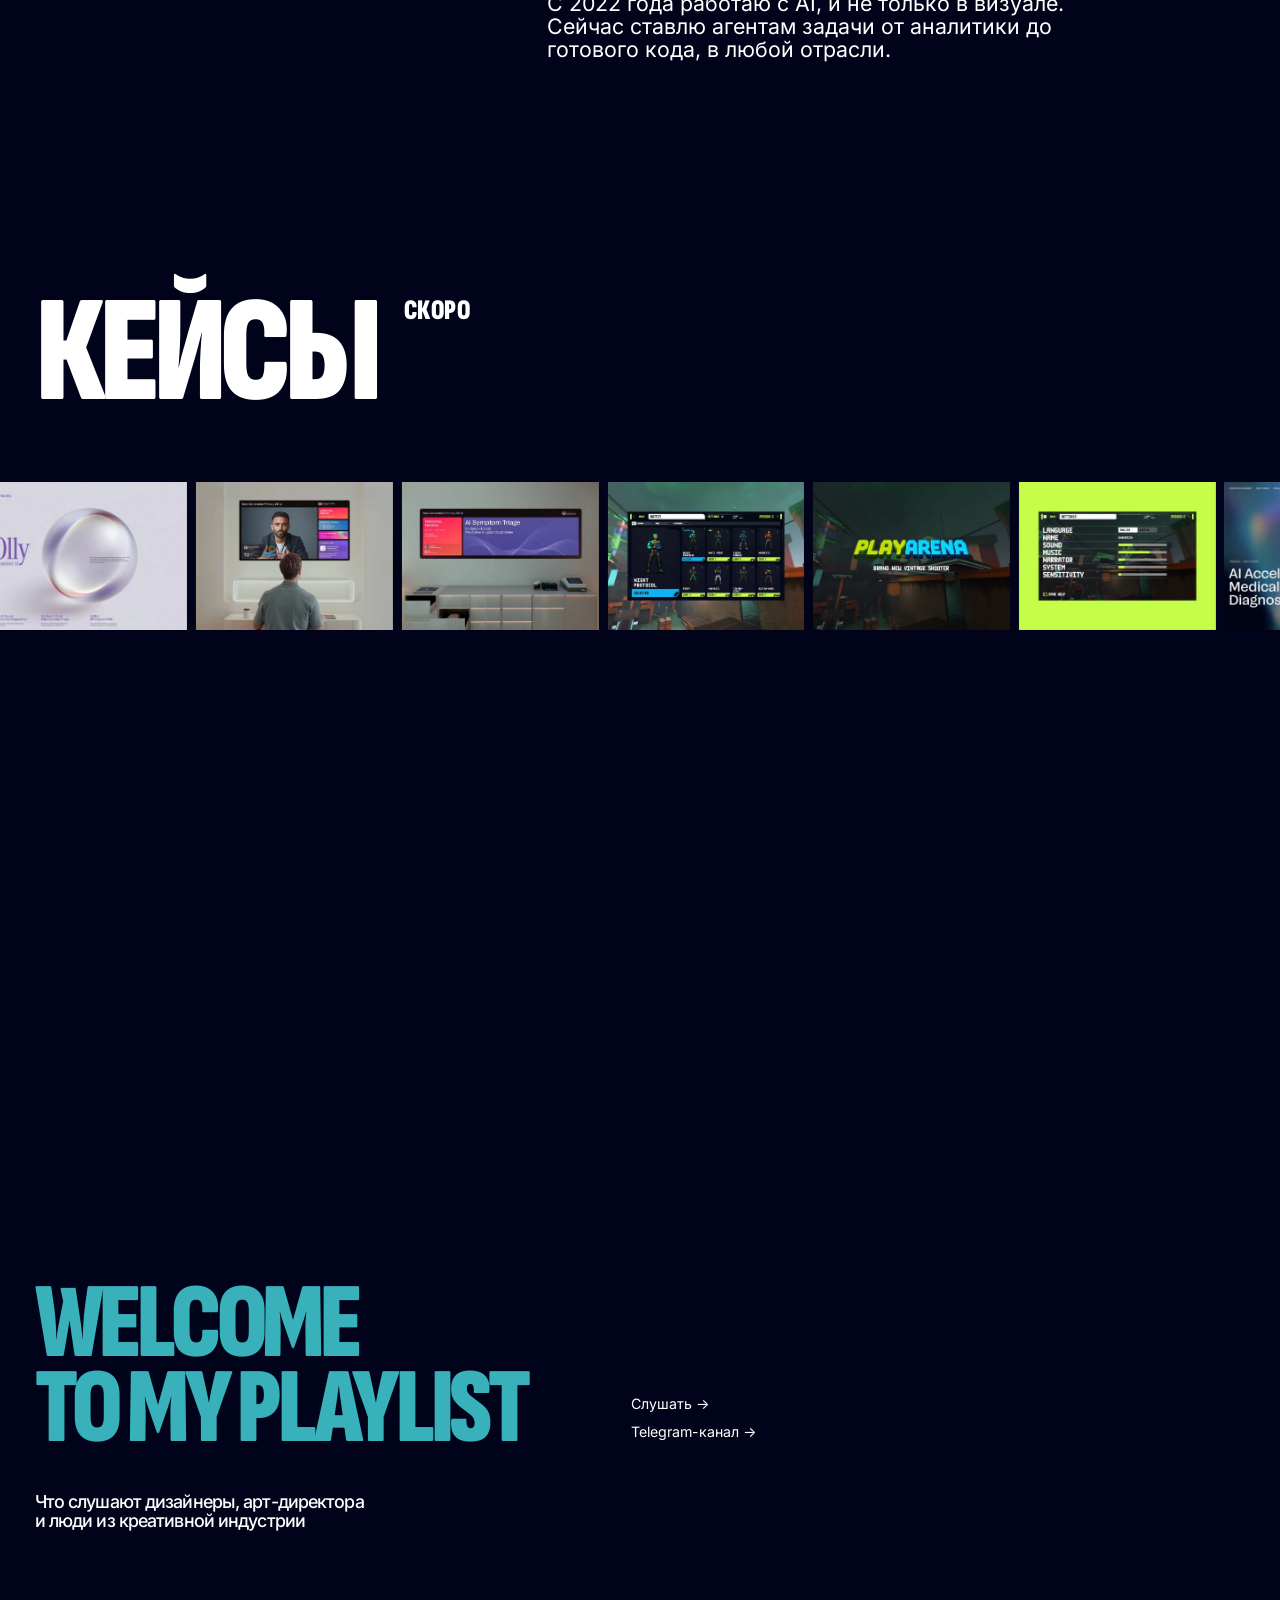
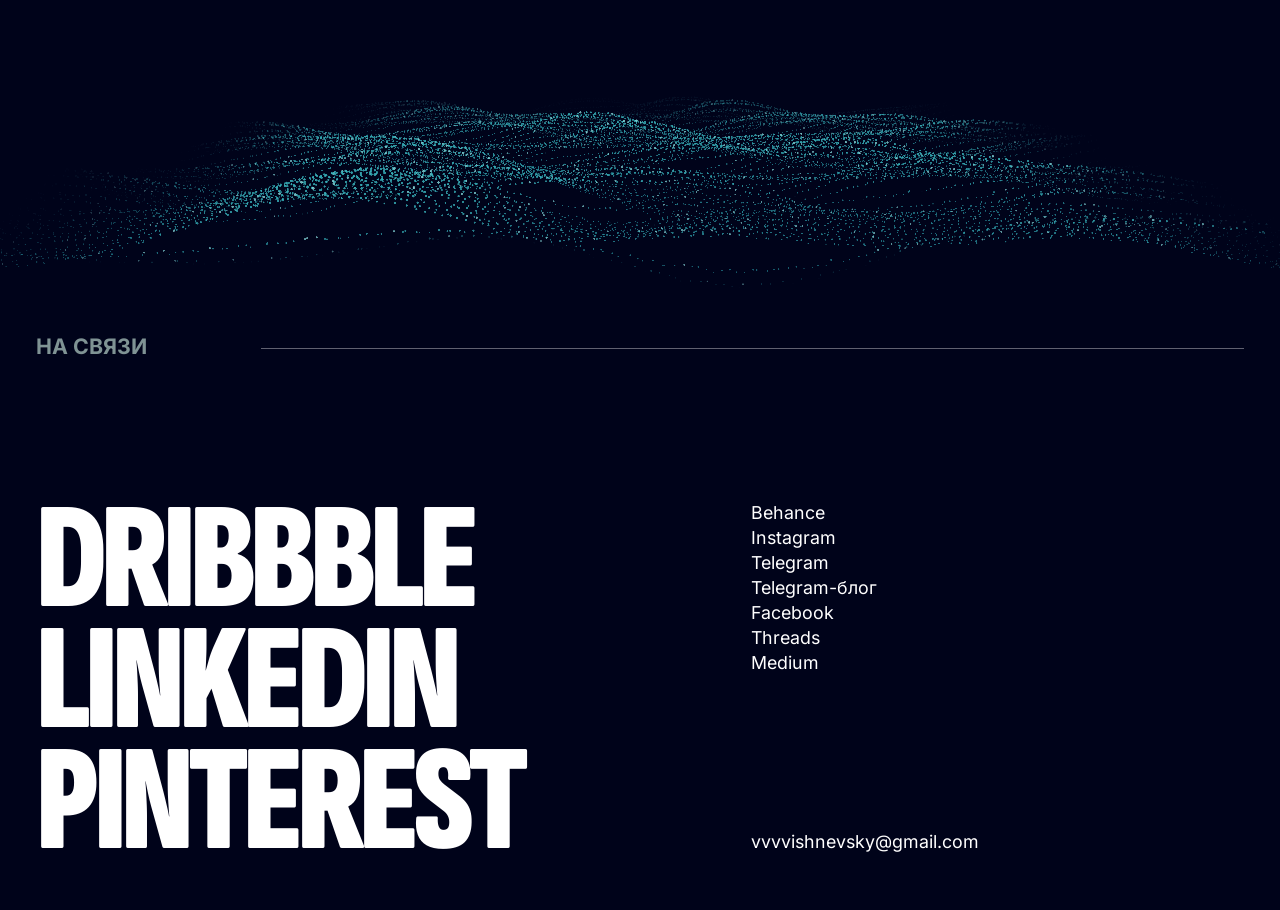
==== commit 757246c2: "v44: фигура v34d (по ракурсам ChatGPT, 4.1 МБ), тексты v41 без изменений" ====
--- a/ru/index.html
+++ b/ru/index.html
@@ -43,7 +43,7 @@
 <link rel="preload" href="/assets/fonts/sofia-sans-extra-condensed-cyrillic-900-normal.woff2" as="font" type="font/woff2" crossorigin>
 <link rel="preload" href="/assets/fonts/inter-cyrillic-400-normal.woff2" as="font" type="font/woff2" crossorigin>
 <link rel="stylesheet" href="/css/style.css?v=59c81881">
-<script data-3d="/js/figure-data.js?v=261bc2f8 /js/wall-data.js?v=6cd84416 /js/figure.js?v=a5abab51">
+<script data-3d="/js/figure-data.js?v=d6fe3db7 /js/wall-data.js?v=6cd84416 /js/figure.js?v=eb1f398d">
 /* the figure: it starts only where a WebGL2 context really opens and the network is not a slow one; there its files start loading at once
    (as preloads; js/boot3d.js runs them) and the slot stays empty until the particles assemble. On a 3G line the wall is left out,
    on 2G or with Save-Data the three files are not loaded at all and the cut-out image of the figure stays */
@@ -412,6 +412,6 @@
 <script src="/js/site.js?v=02a9b09a" defer fetchpriority="high"></script>
 <script src="/js/feed.js?v=7aca40b1" defer></script>
 <script src="/js/playlist.js?v=9899432e" defer></script>
-<script src="/js/boot3d.js?v=a16dd1bc" defer data-3d="/js/figure-data.js?v=261bc2f8 /js/wall-data.js?v=6cd84416 /js/figure.js?v=a5abab51"></script>
+<script src="/js/boot3d.js?v=a16dd1bc" defer data-3d="/js/figure-data.js?v=d6fe3db7 /js/wall-data.js?v=6cd84416 /js/figure.js?v=eb1f398d"></script>
 </body>
 </html>
